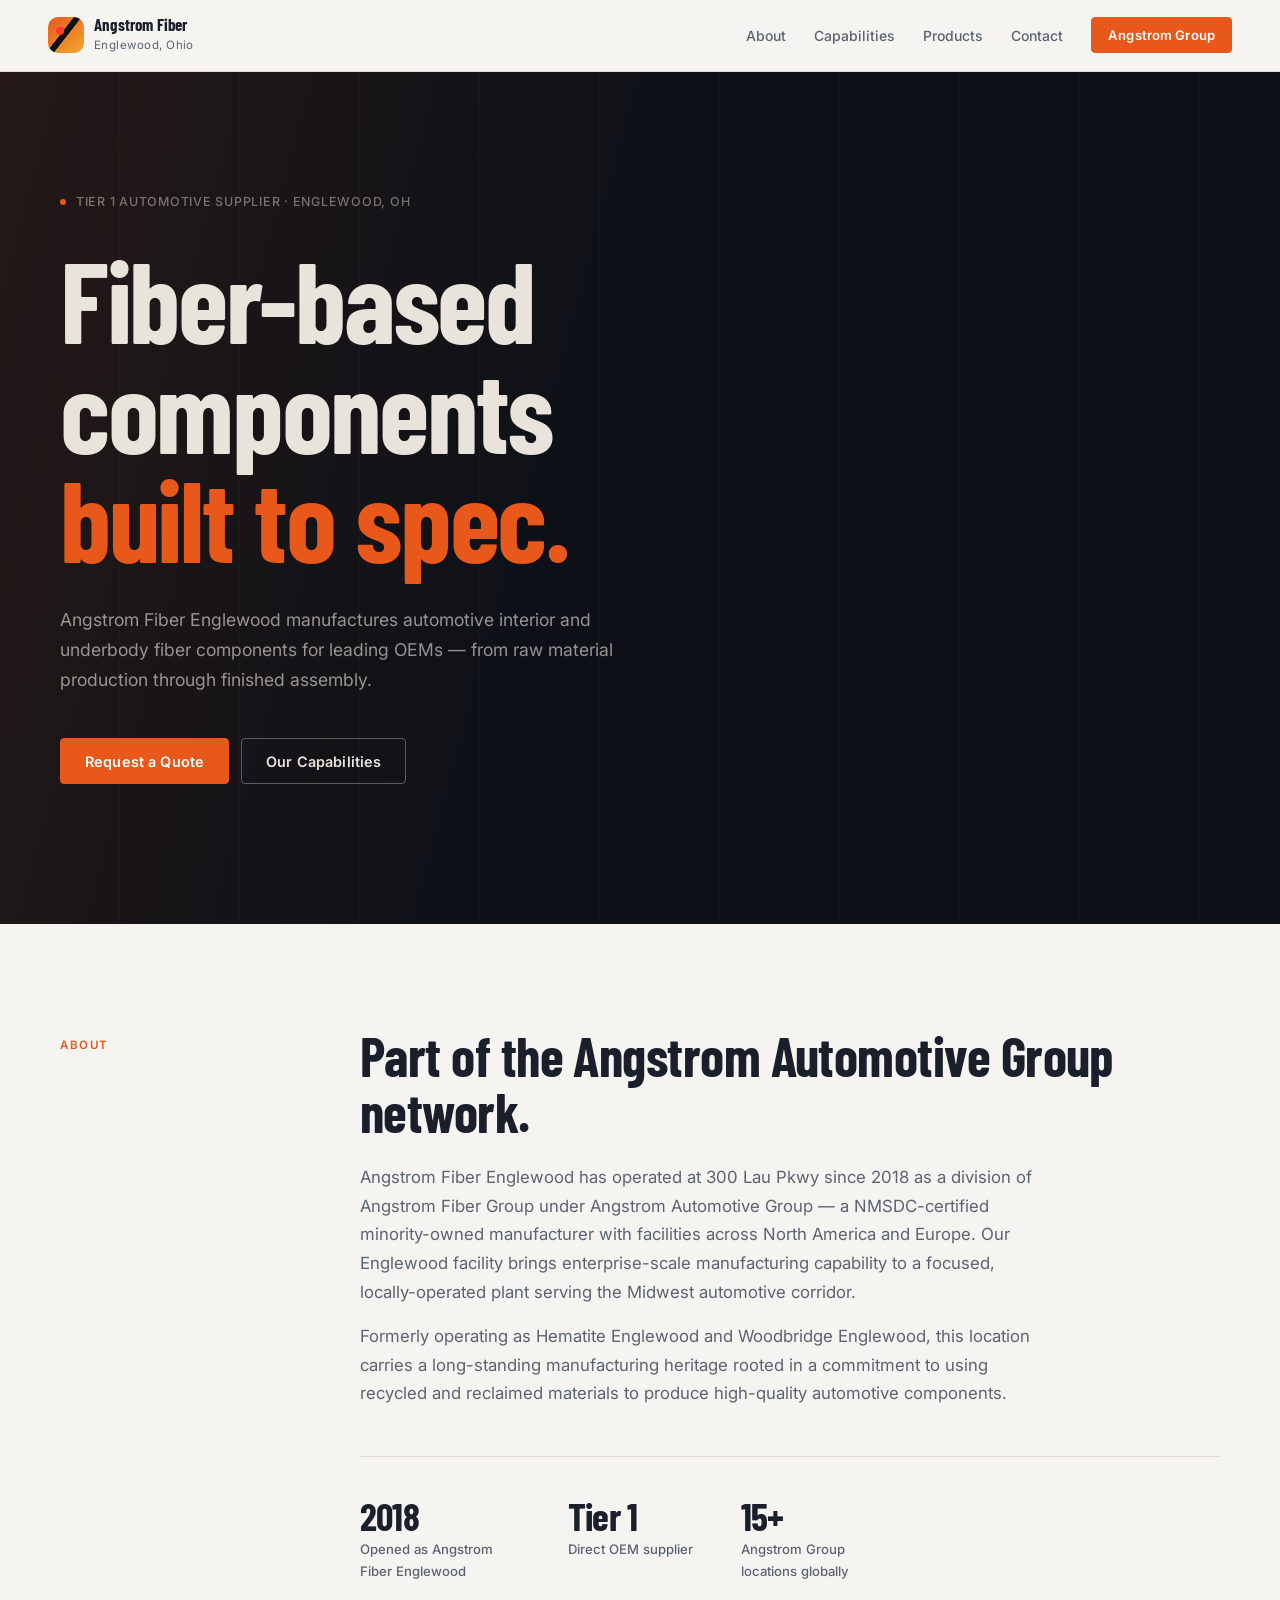
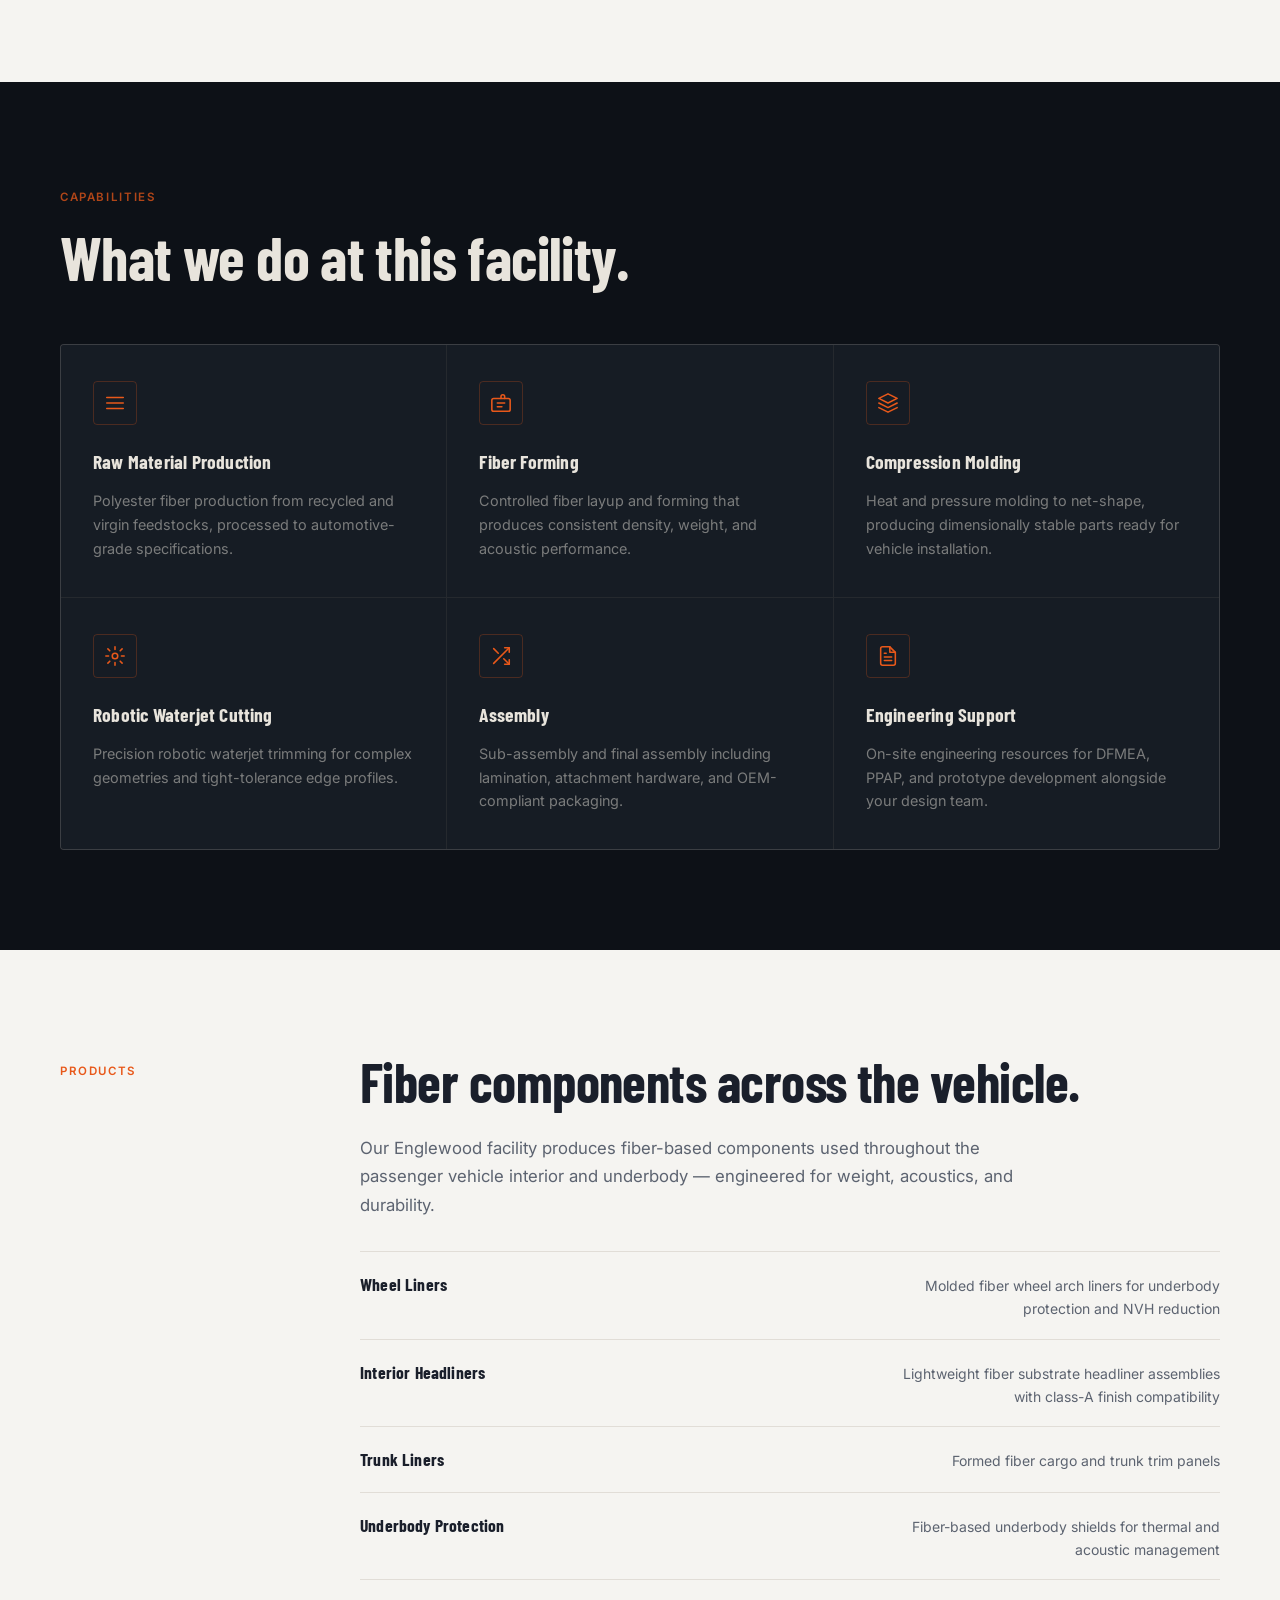
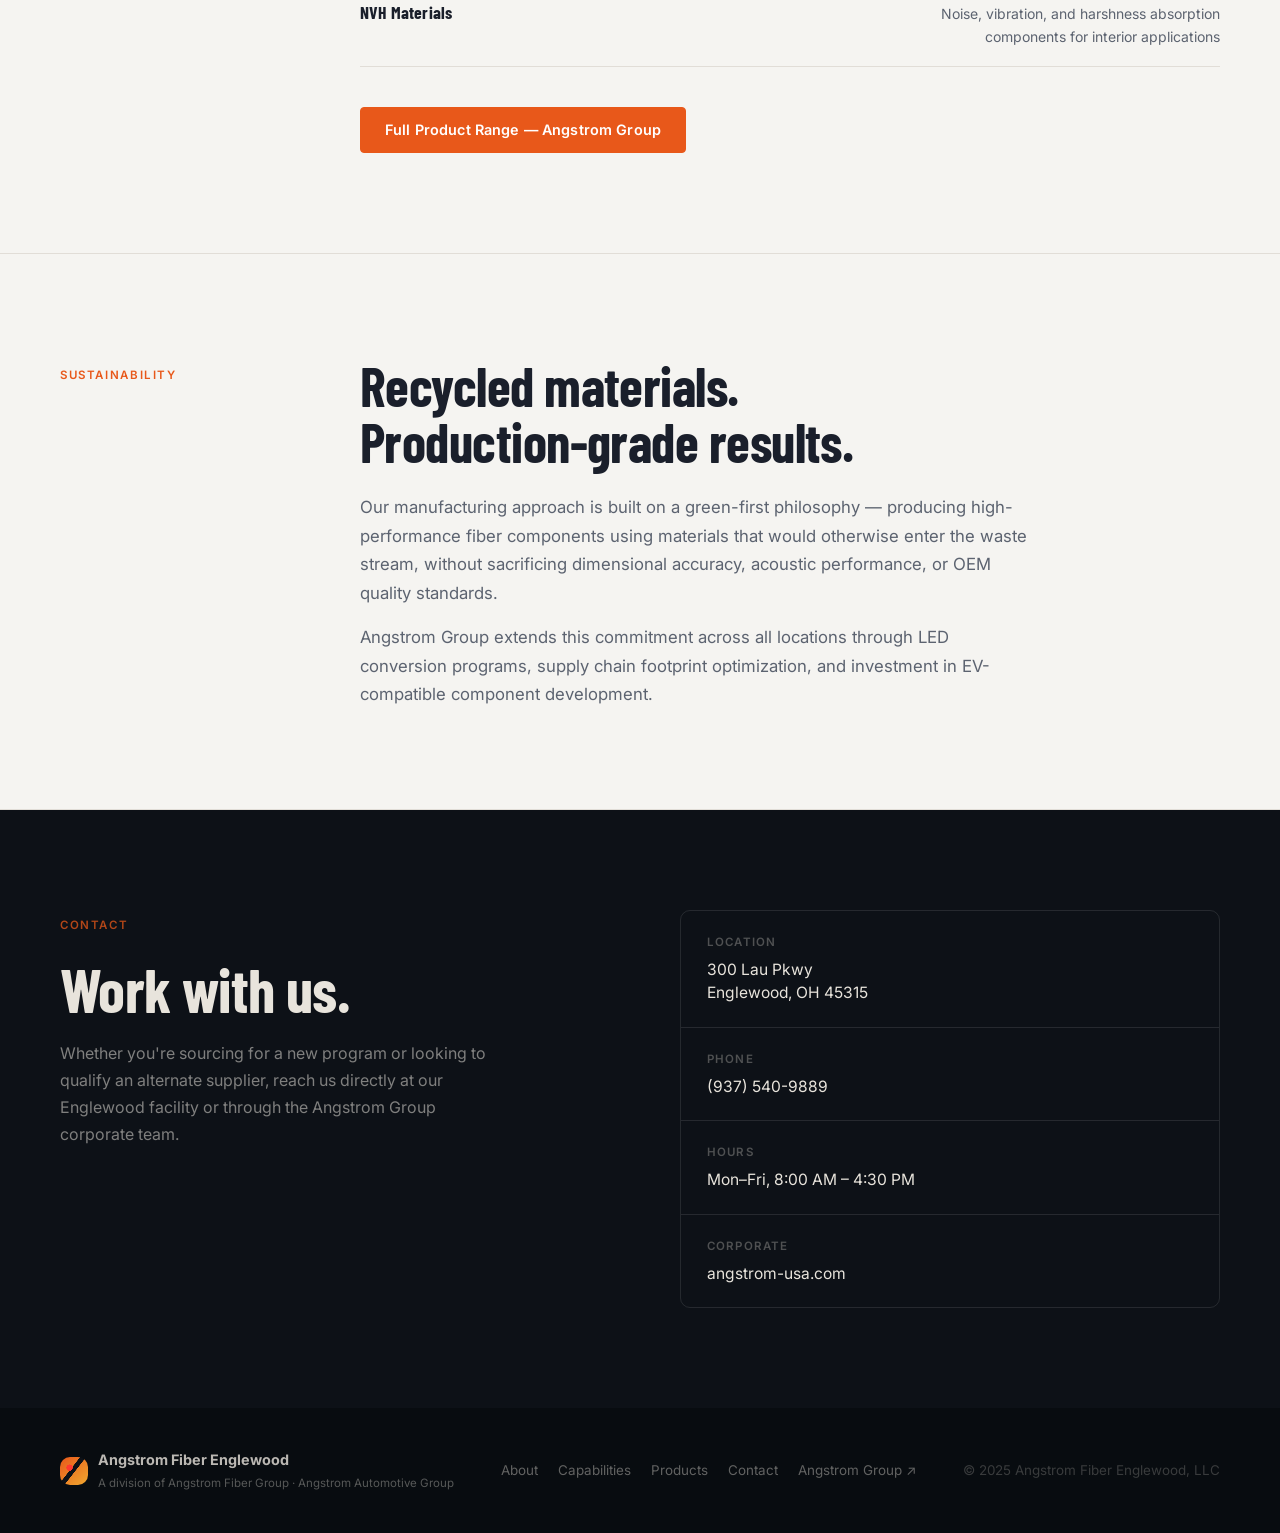
==== index.html @ e408c15c "Init" ====
<!doctype html>
<html lang="en">
<head>
  <meta charset="utf-8">
  <meta name="viewport" content="width=device-width, initial-scale=1">
  <title>Angstrom Fiber Englewood — Tier 1 Automotive Supplier</title>
  <meta name="description" content="Angstrom Fiber Englewood manufactures fiber-based automotive components — wheel liners, headliners, underbody protection, and NVH materials — from our facility in Englewood, Ohio.">
  <link rel="preconnect" href="https://fonts.googleapis.com">
  <link rel="preconnect" href="https://fonts.gstatic.com" crossorigin>
  <link href="https://fonts.googleapis.com/css2?family=Barlow+Condensed:wght@500;700&family=Inter:wght@400;500;600&display=swap" rel="stylesheet">
  <link rel="stylesheet" href="assets/css/styles.css">
  <script defer src="assets/js/main.js"></script>
</head>
<body data-page="home">

  <header class="site-header">
    <a class="brand" href="/" aria-label="Angstrom Fiber Englewood home">
      <span class="brand-mark" aria-hidden="true"></span>
      <span>
        <strong>Angstrom Fiber</strong>
        <small>Englewood, Ohio</small>
      </span>
    </a>
    <button class="nav-toggle" type="button" data-nav-toggle aria-label="Open navigation" aria-expanded="false">
      <span></span><span></span><span></span>
    </button>
    <nav class="site-nav" data-nav>
      <a href="#about">About</a>
      <a href="#capabilities">Capabilities</a>
      <a href="#products">Products</a>
      <a href="#contact">Contact</a>
      <a class="button button-small" href="https://angstrom-usa.com" target="_blank" rel="noopener noreferrer">Angstrom Group</a>
    </nav>
  </header>

  <main>

    <!-- HERO -->
    <section class="hero">
      <div class="container hero-inner">
        <div class="hero-label">
          <span class="rule-dot"></span>
          <span>Tier 1 Automotive Supplier · Englewood, OH</span>
        </div>
        <h1>Fiber-based<br>components<br><em>built to spec.</em></h1>
        <p class="hero-sub">Angstrom Fiber Englewood manufactures automotive interior and underbody fiber components for leading OEMs — from raw material production through finished assembly.</p>
        <div class="hero-actions">
          <a class="button" href="#contact">Request a Quote</a>
          <a class="button button-outline" href="#capabilities">Our Capabilities</a>
        </div>
      </div>
      <div class="hero-stripe" aria-hidden="true"></div>
    </section>

    <!-- ABOUT -->
    <section id="about" class="section">
      <div class="container split">
        <div class="split-label">
          <span class="eyebrow">About</span>
        </div>
        <div class="split-body">
          <h2>Part of the Angstrom Automotive Group network.</h2>
          <p>Angstrom Fiber Englewood has operated at 300 Lau Pkwy since 2018 as a division of Angstrom Fiber Group under Angstrom Automotive Group — a NMSDC-certified minority-owned manufacturer with facilities across North America and Europe. Our Englewood facility brings enterprise-scale manufacturing capability to a focused, locally-operated plant serving the Midwest automotive corridor.</p>
          <p>Formerly operating as Hematite Englewood and Woodbridge Englewood, this location carries a long-standing manufacturing heritage rooted in a commitment to using recycled and reclaimed materials to produce high-quality automotive components.</p>
          <div class="stat-row">
            <div class="stat">
              <strong>2018</strong>
              <span>Opened as Angstrom Fiber Englewood</span>
            </div>
            <div class="stat">
              <strong>Tier 1</strong>
              <span>Direct OEM supplier</span>
            </div>
            <div class="stat">
              <strong>15+</strong>
              <span>Angstrom Group locations globally</span>
            </div>
          </div>
        </div>
      </div>
    </section>

    <!-- CAPABILITIES -->
    <section id="capabilities" class="section section-dark">
      <div class="container">
        <div class="section-head">
          <span class="eyebrow eyebrow-light">Capabilities</span>
          <h2>What we do at this facility.</h2>
        </div>
        <div class="cap-grid">
          <article class="cap-card">
            <div class="cap-icon" aria-hidden="true">
              <svg width="22" height="22" viewBox="0 0 24 24" fill="none" stroke="currentColor" stroke-width="1.7" stroke-linecap="round" stroke-linejoin="round"><path d="M3 6h18M3 12h18M3 18h18"/></svg>
            </div>
            <h3>Raw Material Production</h3>
            <p>Polyester fiber production from recycled and virgin feedstocks, processed to automotive-grade specifications.</p>
          </article>
          <article class="cap-card">
            <div class="cap-icon" aria-hidden="true">
              <svg width="22" height="22" viewBox="0 0 24 24" fill="none" stroke="currentColor" stroke-width="1.7" stroke-linecap="round" stroke-linejoin="round"><rect x="2" y="7" width="20" height="14" rx="2"/><path d="M16 7V5a2 2 0 0 0-4 0v2M8 12h8M8 16h5"/></svg>
            </div>
            <h3>Fiber Forming</h3>
            <p>Controlled fiber layup and forming that produces consistent density, weight, and acoustic performance.</p>
          </article>
          <article class="cap-card">
            <div class="cap-icon" aria-hidden="true">
              <svg width="22" height="22" viewBox="0 0 24 24" fill="none" stroke="currentColor" stroke-width="1.7" stroke-linecap="round" stroke-linejoin="round"><path d="M12 2L2 7l10 5 10-5-10-5zM2 17l10 5 10-5M2 12l10 5 10-5"/></svg>
            </div>
            <h3>Compression Molding</h3>
            <p>Heat and pressure molding to net-shape, producing dimensionally stable parts ready for vehicle installation.</p>
          </article>
          <article class="cap-card">
            <div class="cap-icon" aria-hidden="true">
              <svg width="22" height="22" viewBox="0 0 24 24" fill="none" stroke="currentColor" stroke-width="1.7" stroke-linecap="round" stroke-linejoin="round"><circle cx="12" cy="12" r="3"/><path d="M12 2v3M12 19v3M4.22 4.22l2.12 2.12M17.66 17.66l2.12 2.12M2 12h3M19 12h3M4.22 19.78l2.12-2.12M17.66 6.34l2.12-2.12"/></svg>
            </div>
            <h3>Robotic Waterjet Cutting</h3>
            <p>Precision robotic waterjet trimming for complex geometries and tight-tolerance edge profiles.</p>
          </article>
          <article class="cap-card">
            <div class="cap-icon" aria-hidden="true">
              <svg width="22" height="22" viewBox="0 0 24 24" fill="none" stroke="currentColor" stroke-width="1.7" stroke-linecap="round" stroke-linejoin="round"><polyline points="16 3 21 3 21 8"/><line x1="4" y1="20" x2="21" y2="3"/><polyline points="21 16 21 21 16 21"/><line x1="15" y1="15" x2="21" y2="21"/><line x1="4" y1="4" x2="9" y2="9"/></svg>
            </div>
            <h3>Assembly</h3>
            <p>Sub-assembly and final assembly including lamination, attachment hardware, and OEM-compliant packaging.</p>
          </article>
          <article class="cap-card">
            <div class="cap-icon" aria-hidden="true">
              <svg width="22" height="22" viewBox="0 0 24 24" fill="none" stroke="currentColor" stroke-width="1.7" stroke-linecap="round" stroke-linejoin="round"><path d="M14 2H6a2 2 0 0 0-2 2v16a2 2 0 0 0 2 2h12a2 2 0 0 0 2-2V8z"/><polyline points="14 2 14 8 20 8"/><line x1="16" y1="13" x2="8" y2="13"/><line x1="16" y1="17" x2="8" y2="17"/><polyline points="10 9 9 9 8 9"/></svg>
            </div>
            <h3>Engineering Support</h3>
            <p>On-site engineering resources for DFMEA, PPAP, and prototype development alongside your design team.</p>
          </article>
        </div>
      </div>
    </section>

    <!-- PRODUCTS -->
    <section id="products" class="section">
      <div class="container split">
        <div class="split-label">
          <span class="eyebrow">Products</span>
        </div>
        <div class="split-body">
          <h2>Fiber components across the vehicle.</h2>
          <p>Our Englewood facility produces fiber-based components used throughout the passenger vehicle interior and underbody — engineered for weight, acoustics, and durability.</p>
          <ul class="product-list">
            <li>
              <span class="product-name">Wheel Liners</span>
              <span class="product-desc">Molded fiber wheel arch liners for underbody protection and NVH reduction</span>
            </li>
            <li>
              <span class="product-name">Interior Headliners</span>
              <span class="product-desc">Lightweight fiber substrate headliner assemblies with class-A finish compatibility</span>
            </li>
            <li>
              <span class="product-name">Trunk Liners</span>
              <span class="product-desc">Formed fiber cargo and trunk trim panels</span>
            </li>
            <li>
              <span class="product-name">Underbody Protection</span>
              <span class="product-desc">Fiber-based underbody shields for thermal and acoustic management</span>
            </li>
            <li>
              <span class="product-name">NVH Materials</span>
              <span class="product-desc">Noise, vibration, and harshness absorption components for interior applications</span>
            </li>
          </ul>
          <a class="button" href="https://angstrom-usa.com/products/" target="_blank" rel="noopener noreferrer">Full Product Range — Angstrom Group</a>
        </div>
      </div>
    </section>

    <!-- SUSTAINABILITY -->
    <section class="section section-ruled">
      <div class="container split">
        <div class="split-label">
          <span class="eyebrow">Sustainability</span>
        </div>
        <div class="split-body">
          <h2>Recycled materials.<br>Production-grade results.</h2>
          <p>Our manufacturing approach is built on a green-first philosophy — producing high-performance fiber components using materials that would otherwise enter the waste stream, without sacrificing dimensional accuracy, acoustic performance, or OEM quality standards.</p>
          <p>Angstrom Group extends this commitment across all locations through LED conversion programs, supply chain footprint optimization, and investment in EV-compatible component development.</p>
        </div>
      </div>
    </section>

    <!-- CONTACT -->
    <section id="contact" class="section section-dark">
      <div class="container contact-block">
        <div class="contact-copy">
          <span class="eyebrow eyebrow-light">Contact</span>
          <h2>Work with us.</h2>
          <p>Whether you're sourcing for a new program or looking to qualify an alternate supplier, reach us directly at our Englewood facility or through the Angstrom Group corporate team.</p>
        </div>
        <div class="contact-details">
          <div class="contact-item">
            <span class="contact-label">Location</span>
            <a href="https://maps.google.com/?q=300+Lau+Pkwy+Englewood+OH+45315" target="_blank" rel="noopener noreferrer">
              300 Lau Pkwy<br>Englewood, OH 45315
            </a>
          </div>
          <div class="contact-item">
            <span class="contact-label">Phone</span>
            <a href="tel:+19375409889">(937) 540-9889</a>
          </div>
          <div class="contact-item">
            <span class="contact-label">Hours</span>
            <span>Mon–Fri, 8:00 AM – 4:30 PM</span>
          </div>
          <div class="contact-item">
            <span class="contact-label">Corporate</span>
            <a href="https://angstrom-usa.com" target="_blank" rel="noopener noreferrer">angstrom-usa.com</a>
          </div>
        </div>
      </div>
    </section>

  </main>

  <footer class="site-footer">
    <div class="container footer-inner">
      <div class="footer-brand">
        <span class="brand-mark brand-mark-sm" aria-hidden="true"></span>
        <div>
          <strong>Angstrom Fiber Englewood</strong>
          <span>A division of Angstrom Fiber Group · Angstrom Automotive Group</span>
        </div>
      </div>
      <div class="footer-links">
        <a href="#about">About</a>
        <a href="#capabilities">Capabilities</a>
        <a href="#products">Products</a>
        <a href="#contact">Contact</a>
        <a href="https://angstrom-usa.com" target="_blank" rel="noopener noreferrer">Angstrom Group ↗</a>
      </div>
      <p class="footer-copy">&copy; 2025 Angstrom Fiber Englewood, LLC</p>
    </div>
  </footer>

</body>
</html>
---- assets/css/styles.css ----
/* ─── Tokens ─────────────────────────────────────────── */
:root {
  --bg:          #f5f4f1;
  --surface:     #ffffff;
  --surface-soft:#f0eeea;
  --dark:        #0d1117;
  --dark-2:      #161c24;
  --text:        #1a1f2b;
  --muted:       #5c6370;
  --line:        #e1ddd7;
  --line-dark:   rgba(255,255,255,.1);
  --accent:      #e8581a;
  --accent-dim:  rgba(232,88,26,.15);
  --success:     #18a058;
  --radius:      4px;
  --radius-md:   10px;
  --radius-lg:   18px;
  --container:   1160px;
  --shadow:      0 20px 60px rgba(0,0,0,.1);
  --shadow-soft: 0 8px 30px rgba(0,0,0,.07);
  --font-display:'Barlow Condensed', ui-sans-serif, sans-serif;
  --font-body:   'Inter', ui-sans-serif, system-ui, sans-serif;
}

/* ─── Reset ──────────────────────────────────────────── */
*, *::before, *::after { box-sizing: border-box; }
html { scroll-behavior: smooth; }
body {
  margin: 0;
  background: var(--bg);
  color: var(--text);
  font-family: var(--font-body);
  font-size: 1rem;
  line-height: 1.65;
  -webkit-font-smoothing: antialiased;
}
a { color: inherit; text-decoration: none; }
p { margin: 0; }
h1, h2, h3, h4 { margin: 0; }
ul { margin: 0; padding: 0; list-style: none; }
img { display: block; max-width: 100%; }
button, input { font: inherit; }

/* ─── Container ──────────────────────────────────────── */
.container {
  width: min(var(--container), calc(100% - 48px));
  margin: 0 auto;
}

/* ─── Brand mark ─────────────────────────────────────── */
.brand-mark {
  flex-shrink: 0;
  width: 36px;
  height: 36px;
  border-radius: var(--radius-md);
  background:
    radial-gradient(circle at 34% 38%, #ff3a2e 0 12%, transparent 13%),
    linear-gradient(128deg, transparent 0 40%, #0d1117 41% 52%, transparent 53%),
    linear-gradient(140deg, #e8581a, #f0a830);
}
.brand-mark-sm {
  width: 28px;
  height: 28px;
}

/* ─── Header ─────────────────────────────────────────── */
.site-header {
  position: sticky;
  top: 0;
  z-index: 100;
  display: flex;
  align-items: center;
  justify-content: space-between;
  gap: 24px;
  padding: 16px clamp(20px, 4vw, 48px);
  background: rgba(245, 244, 241, .93);
  border-bottom: 1px solid var(--line);
  backdrop-filter: blur(16px);
}

.brand {
  display: inline-flex;
  align-items: center;
  gap: 10px;
}
.brand strong {
  display: block;
  font-family: var(--font-display);
  font-size: 1.05rem;
  font-weight: 700;
  letter-spacing: .01em;
  line-height: 1;
}
.brand small {
  display: block;
  color: var(--muted);
  font-size: .72rem;
  letter-spacing: .04em;
  margin-top: 3px;
}

.site-nav {
  display: flex;
  align-items: center;
  gap: 28px;
  font-size: .875rem;
  font-weight: 500;
  color: var(--muted);
}
.site-nav a:not(.button):hover { color: var(--text); }

.nav-toggle {
  display: none;
  width: 40px;
  height: 40px;
  padding: 0;
  border: 1px solid var(--line);
  border-radius: var(--radius-md);
  background: transparent;
  cursor: pointer;
}
.nav-toggle span {
  display: block;
  width: 16px;
  height: 1.5px;
  margin: 3.5px auto;
  background: var(--text);
  border-radius: 2px;
}

/* ─── Buttons ────────────────────────────────────────── */
.button {
  display: inline-flex;
  align-items: center;
  justify-content: center;
  height: 46px;
  padding: 0 24px;
  border: 1.5px solid var(--accent);
  border-radius: var(--radius);
  background: var(--accent);
  color: #fff;
  font-family: var(--font-body);
  font-size: .9rem;
  font-weight: 600;
  letter-spacing: .01em;
  cursor: pointer;
  transition: background .15s, border-color .15s, transform .12s;
  white-space: nowrap;
}
.button:hover {
  background: #c94910;
  border-color: #c94910;
  transform: translateY(-1px);
}

/* Outline variant — for use on DARK backgrounds */
.button-outline {
  background: transparent;
  color: #e8e4dc;
  border-color: rgba(232,228,220,.35);
}
.button-outline:hover {
  background: rgba(255,255,255,.08);
  border-color: rgba(232,228,220,.6);
  transform: translateY(-1px);
}

/* Secondary — for use on LIGHT backgrounds */
.button-secondary {
  background: var(--surface);
  color: var(--text);
  border-color: var(--line);
}
.button-secondary:hover {
  background: var(--surface-soft);
  border-color: #ccc;
  transform: translateY(-1px);
}

.button-small {
  height: 36px;
  padding: 0 16px;
  font-size: .82rem;
}

/* ─── Eyebrow ────────────────────────────────────────── */
.eyebrow {
  display: inline-block;
  margin-bottom: 16px;
  color: var(--accent);
  font-size: .72rem;
  font-weight: 600;
  letter-spacing: .14em;
  text-transform: uppercase;
}
.eyebrow-light { color: rgba(232,88,26,.75); }

/* ─── Section baseline ───────────────────────────────── */
.section {
  padding: 100px 0;
}
.section-dark {
  background: var(--dark);
  color: #e8e4dc;
}
.section-soft {
  background: var(--surface);
}
.section-ruled {
  border-top: 1px solid var(--line);
  border-bottom: 1px solid var(--line);
}

/* ─── Section headings ───────────────────────────────── */
.section-head {
  max-width: 680px;
  margin-bottom: 56px;
}
.section-head h2 {
  font-family: var(--font-display);
  font-size: clamp(2.4rem, 5vw, 3.8rem);
  font-weight: 700;
  line-height: 1.0;
  letter-spacing: -.01em;
  color: #e8e4dc;
  margin-top: 4px;
}

/* ─── Split layout ───────────────────────────────────── */
.split {
  display: grid;
  grid-template-columns: 220px 1fr;
  gap: 0 80px;
  align-items: start;
}
.split-label { padding-top: 6px; }
.split-body h2 {
  font-family: var(--font-display);
  font-size: clamp(2.2rem, 4.5vw, 3.4rem);
  font-weight: 700;
  line-height: 1.02;
  letter-spacing: -.01em;
  margin-bottom: 24px;
  margin-top: 4px;
}
.split-body p {
  color: var(--muted);
  font-size: 1.05rem;
  line-height: 1.7;
  max-width: 680px;
}
.split-body p + p { margin-top: 16px; }

/* ─── Hero ───────────────────────────────────────────── */
.hero {
  position: relative;
  background: var(--dark);
  color: #e8e4dc;
  overflow: hidden;
  padding: 120px 0 140px;
}
.hero-stripe {
  position: absolute;
  inset: 0;
  background:
    linear-gradient(105deg, rgba(232,88,26,.11) 0%, transparent 45%),
    repeating-linear-gradient(
      90deg,
      transparent 0,
      transparent 119px,
      rgba(255,255,255,.022) 119px,
      rgba(255,255,255,.022) 120px
    );
  pointer-events: none;
}
.hero-inner {
  position: relative;
  z-index: 1;
}
.hero-label {
  display: flex;
  align-items: center;
  gap: 10px;
  color: rgba(232,228,220,.45);
  font-size: .78rem;
  font-weight: 500;
  letter-spacing: .06em;
  text-transform: uppercase;
  margin-bottom: 32px;
}
.rule-dot {
  width: 6px;
  height: 6px;
  border-radius: 50%;
  background: var(--accent);
  flex-shrink: 0;
}
.hero h1 {
  font-family: var(--font-display);
  font-size: clamp(3.8rem, 9vw, 8rem);
  font-weight: 700;
  line-height: .95;
  letter-spacing: -.02em;
  max-width: 820px;
}
.hero h1 em {
  font-style: normal;
  color: var(--accent);
}
.hero-sub {
  margin-top: 32px;
  max-width: 560px;
  color: rgba(232,228,220,.62);
  font-size: 1.1rem;
  line-height: 1.7;
}
.hero-actions {
  display: flex;
  flex-wrap: wrap;
  gap: 12px;
  margin-top: 44px;
}

/* ─── VPN page hero variant ──────────────────────────── */
.vpn-hero {
  background: var(--dark) !important;
}
/* Legacy hero-grid for vpn page */
.hero-grid {
  display: grid;
  grid-template-columns: minmax(0, 1.1fr) minmax(280px, .65fr);
  gap: 44px;
  align-items: center;
}
.hero-copy { max-width: 680px; }
.hero-text {
  max-width: 560px;
  margin-top: 20px;
  color: rgba(232,228,220,.6);
  font-size: 1.05rem;
  line-height: 1.7;
}
.hero-copy h1 {
  font-family: var(--font-display);
  font-size: clamp(2.4rem, 5vw, 4rem);
  font-weight: 700;
  line-height: 1.0;
  letter-spacing: -.02em;
}
.glass-card, .hero-card {
  padding: 30px;
  border: 1px solid rgba(255,255,255,.12);
  border-radius: var(--radius-lg);
  background: rgba(22,28,36,.85);
  box-shadow: var(--shadow);
  backdrop-filter: blur(20px);
}
.hero-card h2 {
  font-family: var(--font-display);
  font-size: 2rem;
  font-weight: 700;
  margin-top: 18px;
}
.hero-card p {
  margin-top: 12px;
  color: rgba(232,228,220,.55);
}
.status-row {
  display: flex;
  align-items: center;
  gap: 10px;
  color: rgba(232,228,220,.6);
  font-size: .85rem;
  font-weight: 500;
}
.status-dot {
  width: 8px; height: 8px;
  border-radius: 50%;
  background: var(--success);
  box-shadow: 0 0 0 5px rgba(24,160,88,.18);
}

/* ─── Stats ──────────────────────────────────────────── */
.stat-row {
  display: flex;
  gap: 48px;
  margin-top: 48px;
  padding-top: 40px;
  border-top: 1px solid var(--line);
  flex-wrap: wrap;
}
.stat strong {
  display: block;
  font-family: var(--font-display);
  font-size: 2.4rem;
  font-weight: 700;
  letter-spacing: -.02em;
  line-height: 1;
  color: var(--text);
}
.stat span {
  display: block;
  margin-top: 4px;
  color: var(--muted);
  font-size: .82rem;
  font-weight: 500;
  max-width: 160px;
}

/* ─── Capabilities grid ──────────────────────────────── */
.cap-grid {
  display: grid;
  grid-template-columns: repeat(3, 1fr);
  gap: 1px;
  background: var(--line-dark);
  border: 1px solid var(--line-dark);
  border-radius: var(--radius);
  overflow: hidden;
}
.cap-card {
  padding: 36px 32px;
  background: var(--dark-2);
  transition: background .15s;
}
.cap-card:hover { background: #1d2530; }
.cap-icon {
  width: 44px; height: 44px;
  display: flex;
  align-items: center;
  justify-content: center;
  color: var(--accent);
  margin-bottom: 20px;
  border: 1px solid rgba(232,88,26,.25);
  border-radius: var(--radius);
}
.cap-card h3 {
  font-family: var(--font-display);
  font-size: 1.22rem;
  font-weight: 700;
  letter-spacing: .01em;
  color: #e8e4dc;
  margin-bottom: 12px;
}
.cap-card p {
  color: rgba(232,228,220,.48);
  font-size: .9rem;
  line-height: 1.65;
}

/* ─── Product list ───────────────────────────────────── */
.product-list {
  margin: 32px 0 40px;
  border-top: 1px solid var(--line);
}
.product-list li {
  display: flex;
  align-items: baseline;
  justify-content: space-between;
  gap: 24px;
  padding: 18px 0;
  border-bottom: 1px solid var(--line);
}
.product-name {
  font-family: var(--font-display);
  font-size: 1.1rem;
  font-weight: 700;
  letter-spacing: .01em;
  flex-shrink: 0;
}
.product-desc {
  color: var(--muted);
  font-size: .875rem;
  text-align: right;
  max-width: 340px;
}

/* ─── Contact block ──────────────────────────────────── */
.contact-block {
  display: grid;
  grid-template-columns: 1fr 1fr;
  gap: 80px;
  align-items: start;
}
.contact-copy h2 {
  font-family: var(--font-display);
  font-size: clamp(2.4rem, 5vw, 3.8rem);
  font-weight: 700;
  line-height: 1.0;
  letter-spacing: -.01em;
  color: #e8e4dc;
  margin: 8px 0 20px;
}
.contact-copy p {
  color: rgba(232,228,220,.52);
  font-size: 1rem;
  line-height: 1.7;
  max-width: 440px;
}
.contact-details {
  border: 1px solid var(--line-dark);
  border-radius: var(--radius-md);
  overflow: hidden;
  align-self: center;
}
.contact-item {
  padding: 22px 26px;
  border-bottom: 1px solid var(--line-dark);
  display: flex;
  flex-direction: column;
  gap: 6px;
}
.contact-item:last-child { border-bottom: 0; }
.contact-label {
  font-size: .72rem;
  font-weight: 600;
  letter-spacing: .1em;
  text-transform: uppercase;
  color: rgba(232,228,220,.3);
}
.contact-item a,
.contact-item span:not(.contact-label) {
  color: #e8e4dc;
  font-size: .975rem;
  line-height: 1.5;
}
.contact-item a:hover { color: var(--accent); }

/* ─── VPN / Guide styles ─────────────────────────────── */
.section-heading {
  max-width: 680px;
  margin-bottom: 44px;
}
.section-heading h2 {
  font-family: var(--font-display);
  font-size: clamp(2rem, 4vw, 3rem);
  font-weight: 700;
  letter-spacing: -.01em;
  margin-top: 4px;
}
.section-heading p:last-child {
  margin-top: 12px;
  color: var(--muted);
  font-size: 1rem;
}

.copy-box {
  display: flex;
  align-items: center;
  justify-content: space-between;
  gap: 12px;
  padding: 12px 16px;
  border: 1px solid var(--line);
  border-radius: var(--radius-md);
  background: var(--surface-soft);
}
.copy-box code {
  color: var(--text);
  font-size: 1.1rem;
  font-weight: 700;
  font-family: monospace;
}
.copy-box button {
  min-width: 68px;
  height: 34px;
  padding: 0 12px;
  border: 0;
  border-radius: var(--radius);
  background: var(--dark);
  color: #fff;
  font-weight: 600;
  font-size: .82rem;
  cursor: pointer;
}
.inline-copy { max-width: 340px; margin: 14px 0; }

.check-list { display: grid; gap: 10px; margin-top: 20px; }
.check-list span {
  position: relative;
  padding-left: 22px;
  color: rgba(232,228,220,.6);
  font-size: .9rem;
}
.check-list span::before {
  content: "";
  position: absolute;
  left: 0; top: .42em;
  width: 10px; height: 10px;
  border-radius: 50%;
  background: var(--success);
}

.steps-grid { display: grid; gap: 16px; }
.steps-grid.compact { grid-template-columns: repeat(4, 1fr); }
.step-card {
  padding: 24px;
  border: 1px solid var(--line);
  border-radius: var(--radius-md);
  background: var(--surface);
  box-shadow: var(--shadow-soft);
}
.step-card span {
  display: inline-flex;
  align-items: center;
  justify-content: center;
  width: 32px; height: 32px;
  margin-bottom: 14px;
  border-radius: var(--radius);
  background: var(--accent);
  color: #fff;
  font-weight: 700;
  font-size: .9rem;
}
.step-card p { color: var(--muted); font-size: .9rem; margin-top: 0; }
.step-card p strong { color: var(--text); }

.guide-layout, .faq-layout {
  display: grid;
  grid-template-columns: 300px minmax(0, 1fr);
  gap: 56px;
  align-items: start;
}
.guide-sidebar {
  position: sticky;
  top: 110px;
}
.guide-sidebar h2 {
  font-family: var(--font-display);
  font-size: 2rem;
  font-weight: 700;
  letter-spacing: -.01em;
  margin: 4px 0 12px;
}
.guide-sidebar p { color: var(--muted); font-size: .95rem; }
.guide-steps { display: grid; gap: 16px; }

.instruction {
  display: grid;
  grid-template-columns: 56px 1fr;
  gap: 20px;
  padding: 26px;
  border: 1px solid var(--line);
  border-radius: var(--radius-md);
  background: var(--surface);
  box-shadow: var(--shadow-soft);
}
.instruction > span {
  display: inline-flex;
  align-items: center;
  justify-content: center;
  width: 48px; height: 48px;
  border-radius: var(--radius-md);
  background: var(--surface-soft);
  color: var(--accent);
  font-weight: 700;
  font-size: .95rem;
  flex-shrink: 0;
}
.instruction h3 {
  font-size: 1rem;
  font-weight: 600;
  margin-bottom: 8px;
}
.instruction p { color: var(--muted); font-size: .9rem; margin-top: 8px; }
.text-link { color: var(--accent); font-weight: 600; }
.text-link:hover { text-decoration: underline; }

.notice-grid {
  display: grid;
  grid-template-columns: repeat(3, 1fr);
  gap: 20px;
}
.notice-card {
  padding: 26px;
  border: 1px solid var(--line);
  border-radius: var(--radius-md);
  background: var(--surface);
  box-shadow: var(--shadow-soft);
}
.notice-card h3 { font-size: 1rem; font-weight: 600; margin-bottom: 10px; }
.notice-card p { color: var(--muted); font-size: .9rem; }

.faq-layout > div:first-child h2 {
  font-family: var(--font-display);
  font-size: 2rem;
  font-weight: 700;
  letter-spacing: -.01em;
  margin: 4px 0 0;
}
.faq-list { display: grid; gap: 10px; }
details {
  border: 1px solid var(--line);
  border-radius: var(--radius-md);
  background: var(--surface);
  box-shadow: var(--shadow-soft);
}
summary {
  padding: 18px 22px;
  cursor: pointer;
  font-weight: 600;
  font-size: .95rem;
  list-style: none;
}
summary::-webkit-details-marker { display: none; }
details p { padding: 0 22px 20px; color: var(--muted); font-size: .9rem; }

.cta-section { padding-top: 0; }
.cta-card {
  display: flex;
  align-items: center;
  justify-content: space-between;
  gap: 28px;
  padding: 44px;
  border-radius: var(--radius-md);
  background: linear-gradient(135deg, var(--dark-2), #1a2535);
  border: 1px solid var(--line-dark);
  color: #e8e4dc;
}
.cta-card h2 {
  font-family: var(--font-display);
  font-size: 2rem;
  font-weight: 700;
  letter-spacing: -.01em;
  margin: 6px 0 10px;
}
.cta-card p:not(.eyebrow) {
  color: rgba(232,228,220,.55);
  font-size: .95rem;
  max-width: 540px;
}

/* ─── 404 page ───────────────────────────────────────── */
.not-found {
  min-height: 70vh;
  display: grid;
  place-items: center;
  text-align: center;
  padding: 60px 0;
}
.not-found-card {
  max-width: 560px;
  padding: 48px;
  border: 1px solid var(--line);
  border-radius: var(--radius-md);
  background: var(--surface);
  box-shadow: var(--shadow);
}
.not-found-card h1 {
  font-family: var(--font-display);
  font-size: 3rem;
  font-weight: 700;
  letter-spacing: -.01em;
  margin: 8px 0 16px;
}
.not-found-card p {
  color: var(--muted);
  margin-bottom: 28px;
}

/* ─── Footer ─────────────────────────────────────────── */
.site-footer {
  padding: 40px 0;
  background: #080c10;
  color: rgba(232,228,220,.4);
  font-size: .84rem;
}
/* Legacy footer-grid for vpn page compat */
.footer-grid {
  display: flex;
  align-items: center;
  justify-content: space-between;
  gap: 24px;
  flex-wrap: wrap;
}
.footer-grid > div:last-child {
  display: flex;
  flex-wrap: wrap;
  gap: 18px;
}
.footer-grid strong { color: rgba(232,228,220,.75); font-size: .9rem; }
.footer-grid p, .footer-grid a { color: rgba(232,228,220,.4); font-size: .84rem; }
.footer-grid a:hover { color: rgba(232,228,220,.8); }

.footer-inner {
  display: flex;
  align-items: center;
  justify-content: space-between;
  gap: 24px;
  flex-wrap: wrap;
}
.footer-brand {
  display: flex;
  align-items: center;
  gap: 10px;
}
.footer-brand strong {
  display: block;
  color: rgba(232,228,220,.8);
  font-size: .9rem;
}
.footer-brand span {
  display: block;
  color: rgba(232,228,220,.35);
  font-size: .72rem;
  margin-top: 2px;
}
.footer-links {
  display: flex;
  flex-wrap: wrap;
  gap: 20px;
}
.footer-links a:hover { color: rgba(232,228,220,.8); }
.footer-copy { color: rgba(232,228,220,.22); }

/* ─── Responsive ─────────────────────────────────────── */
@media (max-width: 960px) {
  .site-header { align-items: flex-start; }
  .nav-toggle { display: block; }
  .site-nav {
    position: absolute;
    left: 20px; right: 20px; top: 72px;
    display: none;
    flex-direction: column;
    align-items: stretch;
    gap: 0;
    padding: 12px;
    border: 1px solid var(--line);
    border-radius: var(--radius-md);
    background: var(--surface);
    box-shadow: var(--shadow);
  }
  .site-nav.is-open { display: flex; }
  .site-nav a { padding: 11px 12px; color: var(--text); }
  .split { grid-template-columns: 1fr; gap: 0; }
  .split-label { margin-bottom: 8px; }
  .contact-block { grid-template-columns: 1fr; gap: 48px; }
  .cap-grid { grid-template-columns: 1fr 1fr; }
  .stat-row { gap: 32px; }
  .hero-grid { grid-template-columns: 1fr; }
  .guide-layout, .faq-layout { grid-template-columns: 1fr; gap: 32px; }
  .guide-sidebar { position: static; }
  .steps-grid.compact { grid-template-columns: repeat(2, 1fr); }
  .notice-grid { grid-template-columns: 1fr 1fr; }
  .cta-card { flex-direction: column; align-items: flex-start; }
  .footer-grid { flex-direction: column; align-items: flex-start; }
}

@media (max-width: 640px) {
  .container { width: min(100% - 32px, var(--container)); }
  .section { padding: 72px 0; }
  .hero { padding: 88px 0 100px; }
  .cap-grid { grid-template-columns: 1fr; }
  .notice-grid { grid-template-columns: 1fr; }
  .steps-grid.compact { grid-template-columns: 1fr; }
  .product-list li { flex-direction: column; gap: 4px; }
  .product-desc { text-align: left; }
  .hero-actions { flex-direction: column; }
  .hero-actions .button { width: 100%; text-align: center; }
  .footer-inner { flex-direction: column; align-items: flex-start; gap: 28px; }
  .stat-row { flex-direction: column; gap: 24px; }
  .instruction { grid-template-columns: 1fr; }
  .cta-card { padding: 28px; }
  .not-found-card { padding: 28px; }
}

@media (prefers-reduced-motion: reduce) {
  html { scroll-behavior: auto; }
  .button { transition: none; }
}
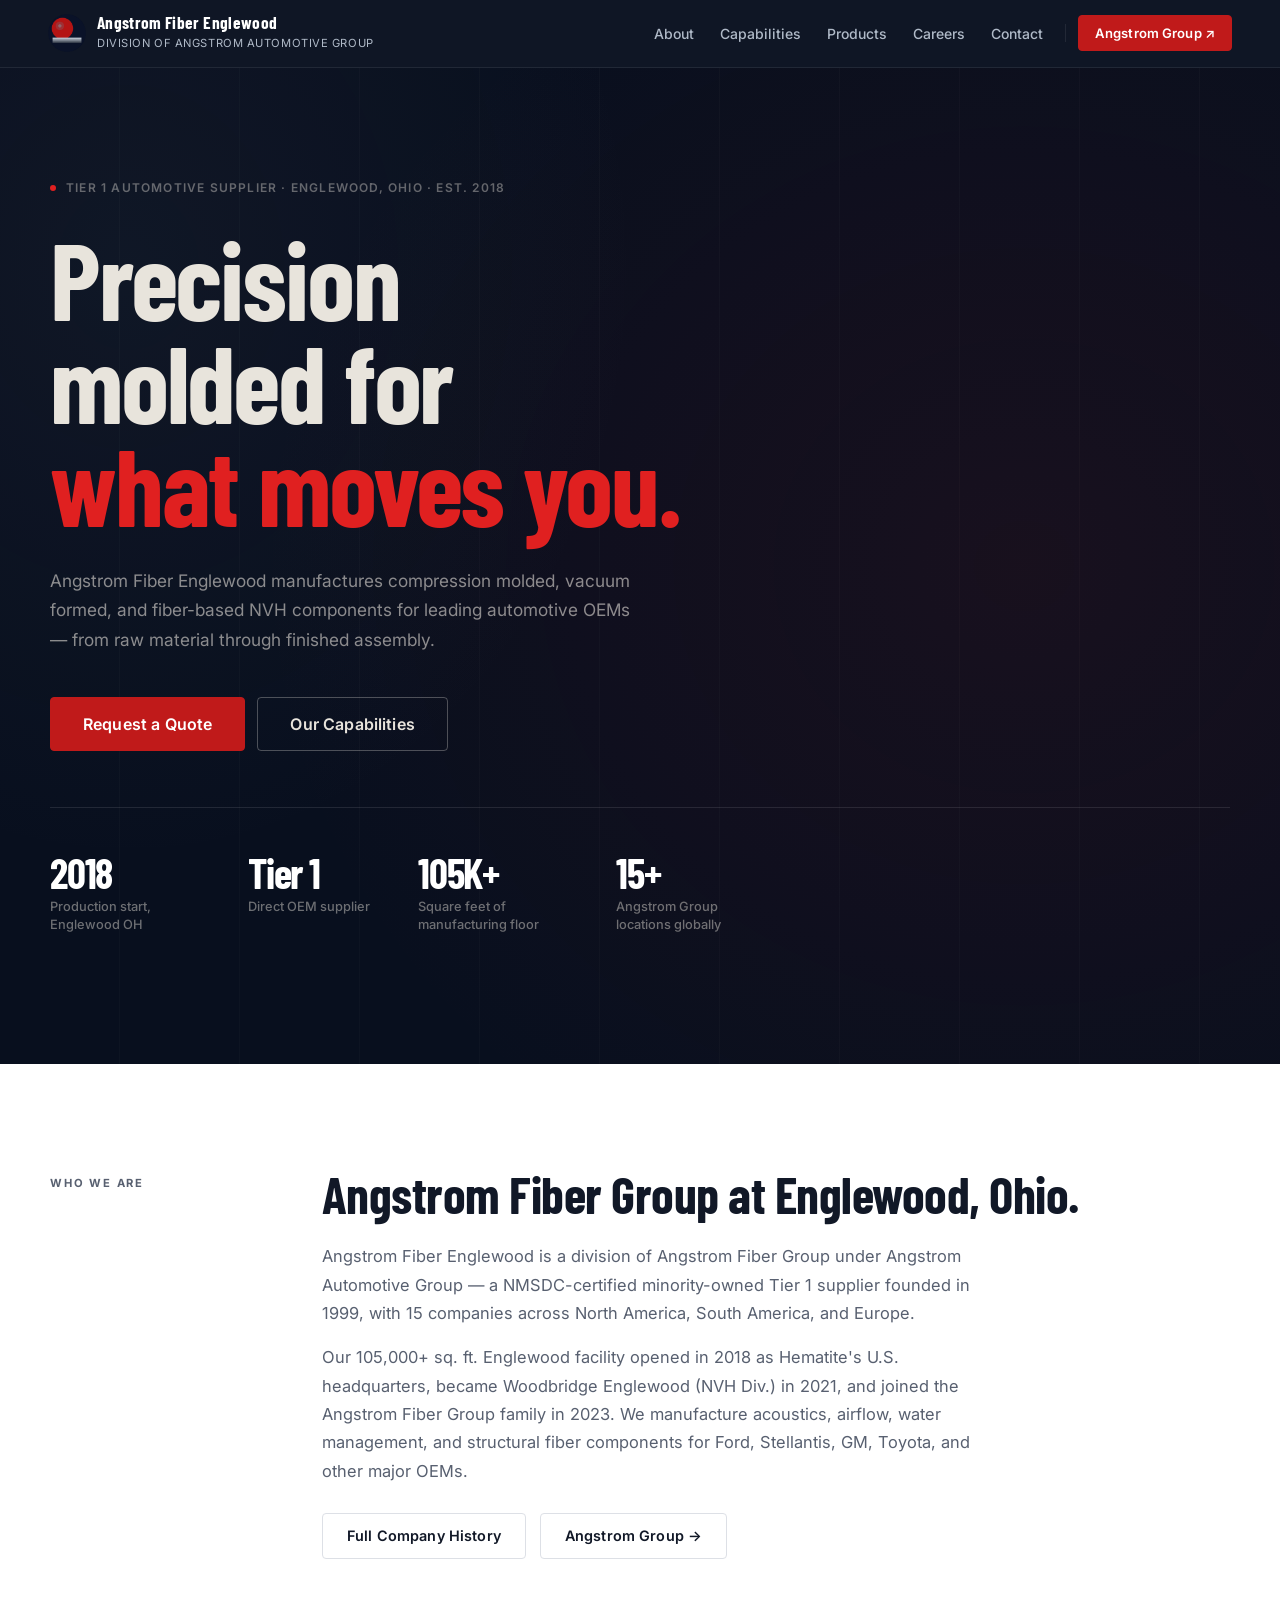
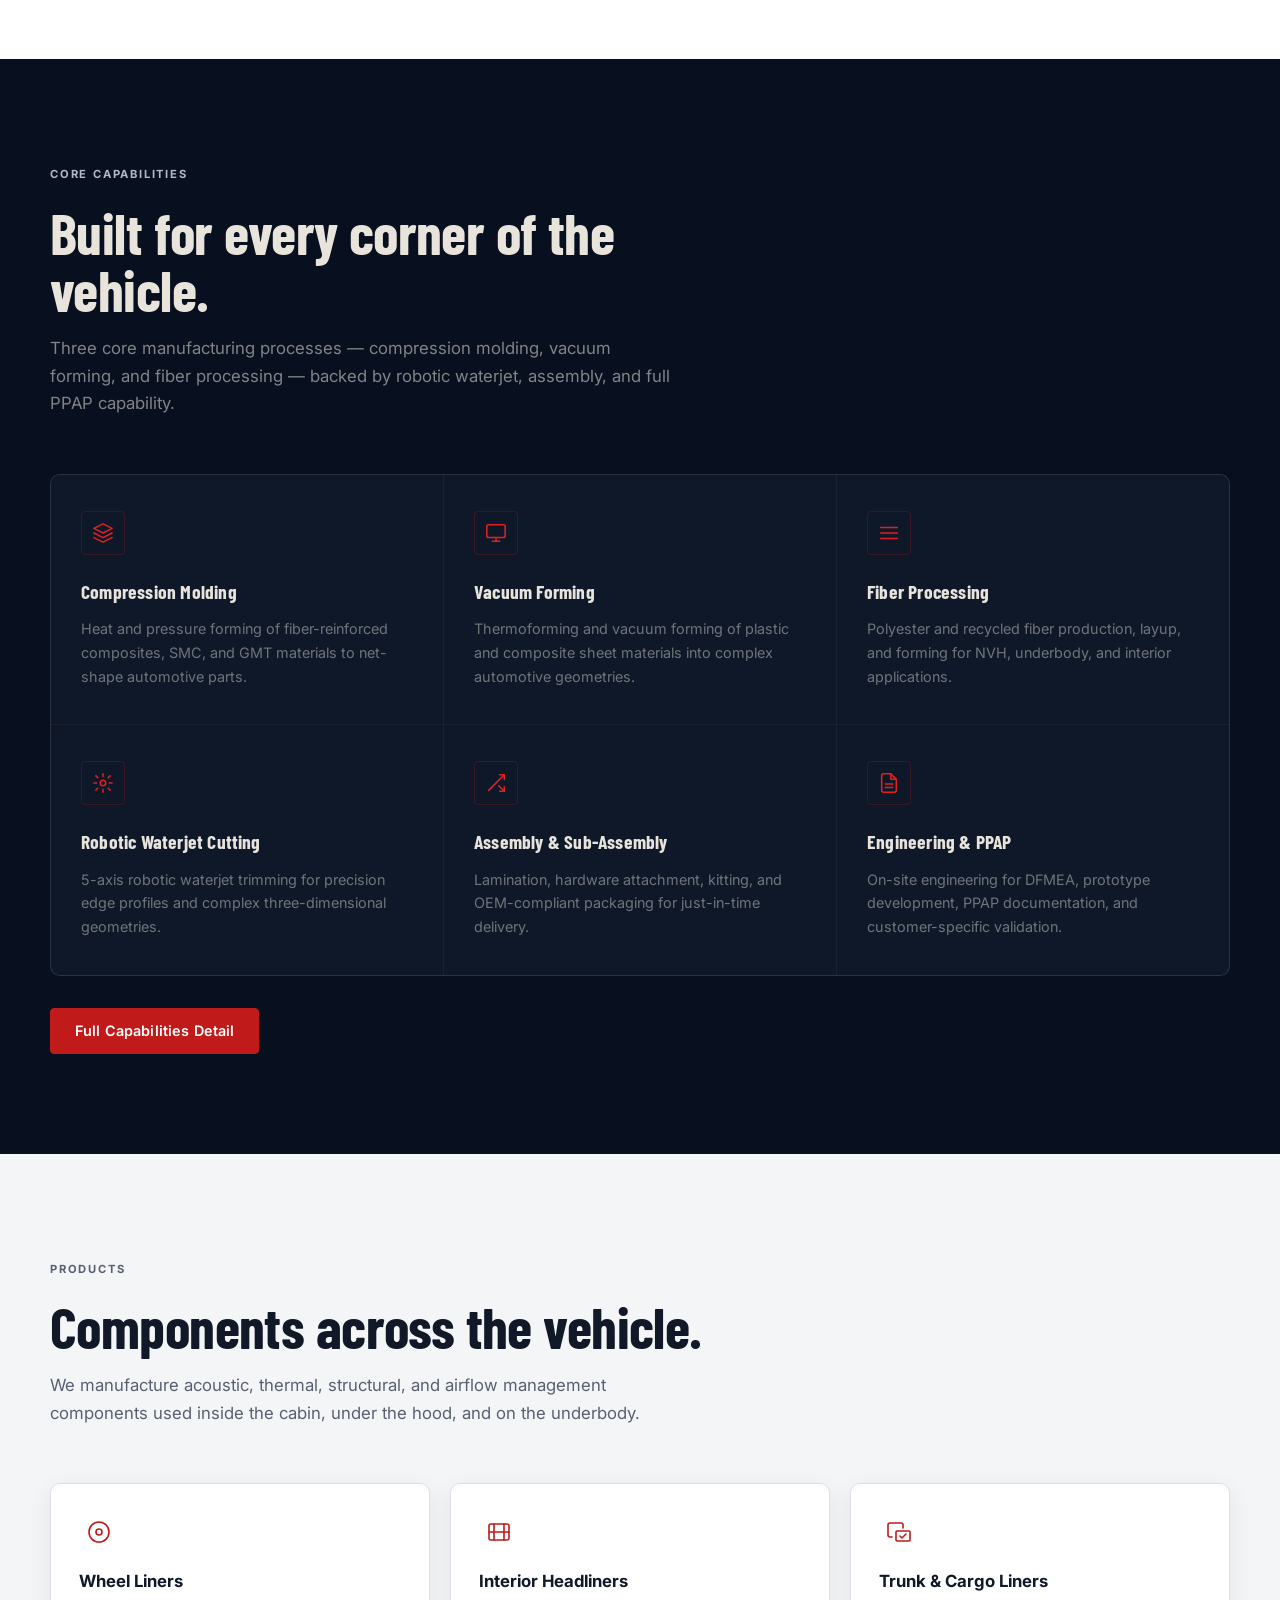
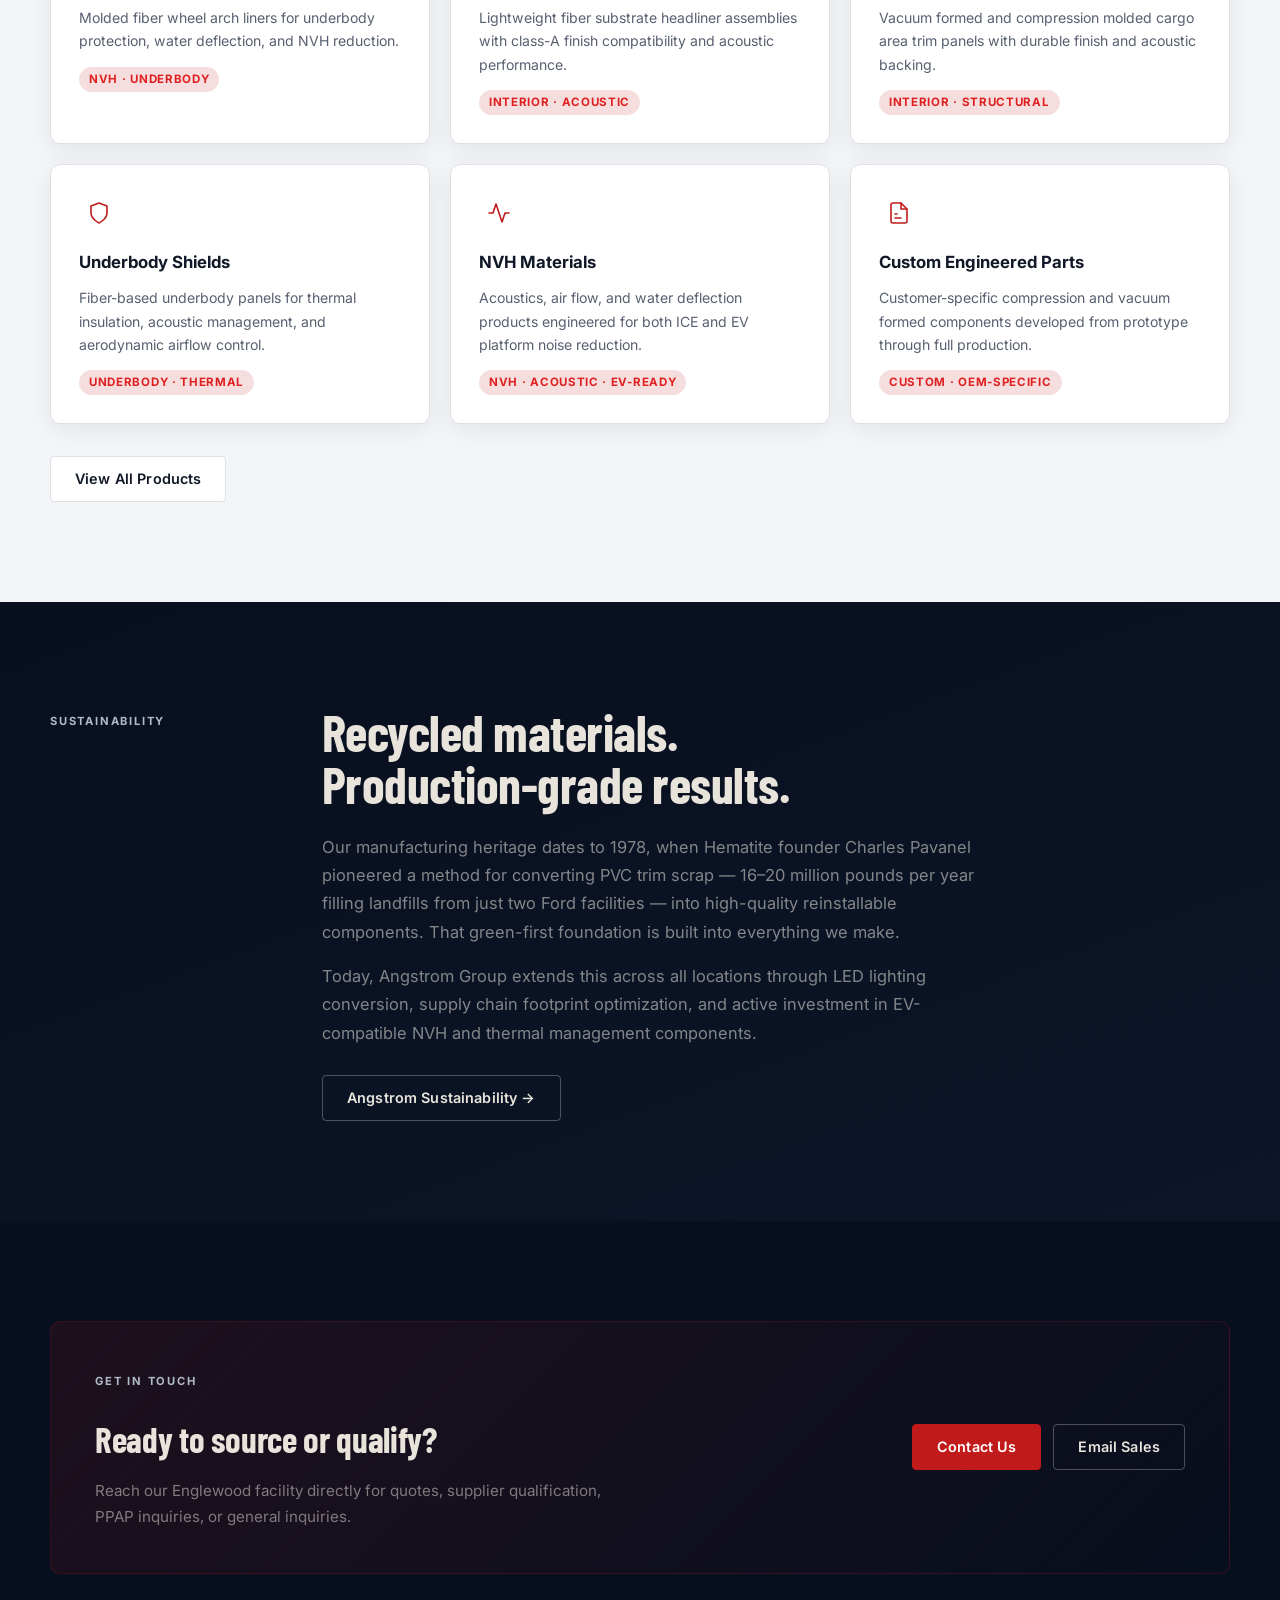
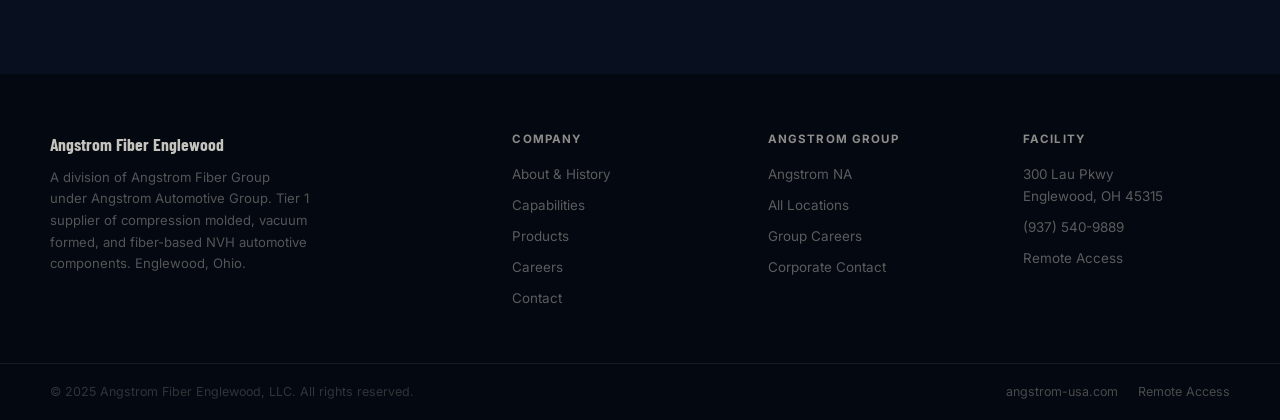
==== commit 3ee08762: "Init" ====
--- a/index.html
+++ b/index.html
@@ -3,237 +3,256 @@
 <head>
   <meta charset="utf-8">
   <meta name="viewport" content="width=device-width, initial-scale=1">
-  <title>Angstrom Fiber Englewood — Tier 1 Automotive Supplier</title>
-  <meta name="description" content="Angstrom Fiber Englewood manufactures fiber-based automotive components — wheel liners, headliners, underbody protection, and NVH materials — from our facility in Englewood, Ohio.">
+  <title>Angstrom Fiber Englewood — Tier 1 Automotive Supplier | Englewood, Ohio</title>
+  <meta name="description" content="Angstrom Fiber Englewood is a Tier 1 automotive supplier specializing in compression molding, vacuum forming, and NVH fiber components. Located in Englewood, Ohio. Division of Angstrom Automotive Group.">
+  <link rel="icon" href="/favicon.ico" sizes="any">
+  <link rel="icon" href="/assets/icons/favicon-32.png" type="image/png">
+  <link rel="apple-touch-icon" href="/assets/icons/favicon-180.png">
   <link rel="preconnect" href="https://fonts.googleapis.com">
   <link rel="preconnect" href="https://fonts.gstatic.com" crossorigin>
   <link href="https://fonts.googleapis.com/css2?family=Barlow+Condensed:wght@500;700&family=Inter:wght@400;500;600&display=swap" rel="stylesheet">
-  <link rel="stylesheet" href="assets/css/styles.css">
-  <script defer src="assets/js/main.js"></script>
+  <link rel="stylesheet" href="/assets/css/styles.css">
+  <script defer src="/assets/js/main.js"></script>
 </head>
 <body data-page="home">
 
   <header class="site-header">
     <a class="brand" href="/" aria-label="Angstrom Fiber Englewood home">
-      <span class="brand-mark" aria-hidden="true"></span>
-      <span>
-        <strong>Angstrom Fiber</strong>
-        <small>Englewood, Ohio</small>
+      <img class="logo-img" src="/assets/img/angstrom-logo.png" alt="Angstrom logo">
+      <span class="brand-text">
+        <strong>Angstrom Fiber Englewood</strong>
+        <small>Division of Angstrom Automotive Group</small>
       </span>
     </a>
     <button class="nav-toggle" type="button" data-nav-toggle aria-label="Open navigation" aria-expanded="false">
       <span></span><span></span><span></span>
     </button>
     <nav class="site-nav" data-nav>
-      <a href="#about">About</a>
-      <a href="#capabilities">Capabilities</a>
-      <a href="#products">Products</a>
-      <a href="#contact">Contact</a>
-      <a class="button button-small" href="https://angstrom-usa.com" target="_blank" rel="noopener noreferrer">Angstrom Group</a>
+      <a href="/about/">About</a>
+      <a href="/capabilities/">Capabilities</a>
+      <a href="/products/">Products</a>
+      <a href="/careers/">Careers</a>
+      <a href="/contact/">Contact</a>
+      <span class="nav-divider"></span>
+      <a class="button button-small" href="https://angstrom-usa.com" target="_blank" rel="noopener noreferrer">Angstrom Group ↗</a>
     </nav>
   </header>
 
   <main>
-
     <!-- HERO -->
     <section class="hero">
+      <div class="hero-bg" aria-hidden="true"></div>
       <div class="container hero-inner">
-        <div class="hero-label">
-          <span class="rule-dot"></span>
-          <span>Tier 1 Automotive Supplier · Englewood, OH</span>
-        </div>
-        <h1>Fiber-based<br>components<br><em>built to spec.</em></h1>
-        <p class="hero-sub">Angstrom Fiber Englewood manufactures automotive interior and underbody fiber components for leading OEMs — from raw material production through finished assembly.</p>
-        <div class="hero-actions">
-          <a class="button" href="#contact">Request a Quote</a>
-          <a class="button button-outline" href="#capabilities">Our Capabilities</a>
-        </div>
-      </div>
-      <div class="hero-stripe" aria-hidden="true"></div>
-    </section>
-
-    <!-- ABOUT -->
-    <section id="about" class="section">
+        <div class="hero-kicker">
+          <span class="kicker-dot"></span>
+          <span>Tier 1 Automotive Supplier · Englewood, Ohio · Est. 2018</span>
+        </div>
+        <h1>Precision<br>molded for<br><em>what moves you.</em></h1>
+        <p class="hero-sub">Angstrom Fiber Englewood manufactures compression molded, vacuum formed, and fiber-based NVH components for leading automotive OEMs — from raw material through finished assembly.</p>
+        <div class="hero-ctas">
+          <a class="button button-lg" href="/contact/">Request a Quote</a>
+          <a class="button button-outline button-lg" href="/capabilities/">Our Capabilities</a>
+        </div>
+        <div class="stat-row">
+          <div class="stat"><strong>2018</strong><span>Production start, Englewood OH</span></div>
+          <div class="stat"><strong>Tier 1</strong><span>Direct OEM supplier</span></div>
+          <div class="stat"><strong>105K+</strong><span>Square feet of manufacturing floor</span></div>
+          <div class="stat"><strong>15+</strong><span>Angstrom Group locations globally</span></div>
+        </div>
+      </div>
+    </section>
+
+    <!-- ABOUT STRIP -->
+    <section class="section section-soft">
       <div class="container split">
-        <div class="split-label">
-          <span class="eyebrow">About</span>
-        </div>
+        <div class="split-label"><span class="eyebrow eyebrow-muted">Who We Are</span></div>
         <div class="split-body">
-          <h2>Part of the Angstrom Automotive Group network.</h2>
-          <p>Angstrom Fiber Englewood has operated at 300 Lau Pkwy since 2018 as a division of Angstrom Fiber Group under Angstrom Automotive Group — a NMSDC-certified minority-owned manufacturer with facilities across North America and Europe. Our Englewood facility brings enterprise-scale manufacturing capability to a focused, locally-operated plant serving the Midwest automotive corridor.</p>
-          <p>Formerly operating as Hematite Englewood and Woodbridge Englewood, this location carries a long-standing manufacturing heritage rooted in a commitment to using recycled and reclaimed materials to produce high-quality automotive components.</p>
-          <div class="stat-row">
-            <div class="stat">
-              <strong>2018</strong>
-              <span>Opened as Angstrom Fiber Englewood</span>
-            </div>
-            <div class="stat">
-              <strong>Tier 1</strong>
-              <span>Direct OEM supplier</span>
-            </div>
-            <div class="stat">
-              <strong>15+</strong>
-              <span>Angstrom Group locations globally</span>
-            </div>
-          </div>
-        </div>
-      </div>
-    </section>
-
-    <!-- CAPABILITIES -->
-    <section id="capabilities" class="section section-dark">
+          <h2>Angstrom Fiber Group at Englewood, Ohio.</h2>
+          <p>Angstrom Fiber Englewood is a division of Angstrom Fiber Group under Angstrom Automotive Group — a NMSDC-certified minority-owned Tier 1 supplier founded in 1999, with 15 companies across North America, South America, and Europe.</p>
+          <p>Our 105,000+ sq. ft. Englewood facility opened in 2018 as Hematite's U.S. headquarters, became Woodbridge Englewood (NVH Div.) in 2021, and joined the Angstrom Fiber Group family in 2023. We manufacture acoustics, airflow, water management, and structural fiber components for Ford, Stellantis, GM, Toyota, and other major OEMs.</p>
+          <div style="margin-top:28px; display:flex; gap:14px; flex-wrap:wrap;">
+            <a class="button button-light" href="/about/">Full Company History</a>
+            <a class="button button-light" href="https://angstrom-usa.com" target="_blank" rel="noopener noreferrer">Angstrom Group →</a>
+          </div>
+        </div>
+      </div>
+    </section>
+
+    <!-- CAPABILITIES PREVIEW -->
+    <section class="section section-dark">
+      <div class="container">
+        <div class="section-head light">
+          <span class="eyebrow eyebrow-steel">Core Capabilities</span>
+          <h2>Built for every corner of the vehicle.</h2>
+          <p>Three core manufacturing processes — compression molding, vacuum forming, and fiber processing — backed by robotic waterjet, assembly, and full PPAP capability.</p>
+        </div>
+        <div class="cap-grid">
+          <article class="cap-card">
+            <div class="cap-icon" aria-hidden="true">
+              <svg width="22" height="22" viewBox="0 0 24 24" fill="none" stroke="currentColor" stroke-width="1.7" stroke-linecap="round" stroke-linejoin="round"><path d="M12 2L2 7l10 5 10-5-10-5z"/><path d="M2 17l10 5 10-5"/><path d="M2 12l10 5 10-5"/></svg>
+            </div>
+            <h3>Compression Molding</h3>
+            <p>Heat and pressure forming of fiber-reinforced composites, SMC, and GMT materials to net-shape automotive parts.</p>
+          </article>
+          <article class="cap-card">
+            <div class="cap-icon" aria-hidden="true">
+              <svg width="22" height="22" viewBox="0 0 24 24" fill="none" stroke="currentColor" stroke-width="1.7" stroke-linecap="round" stroke-linejoin="round"><rect x="2" y="3" width="20" height="14" rx="2"/><path d="M8 21h8M12 17v4"/></svg>
+            </div>
+            <h3>Vacuum Forming</h3>
+            <p>Thermoforming and vacuum forming of plastic and composite sheet materials into complex automotive geometries.</p>
+          </article>
+          <article class="cap-card">
+            <div class="cap-icon" aria-hidden="true">
+              <svg width="22" height="22" viewBox="0 0 24 24" fill="none" stroke="currentColor" stroke-width="1.7" stroke-linecap="round" stroke-linejoin="round"><path d="M3 6h18M3 12h18M3 18h18"/></svg>
+            </div>
+            <h3>Fiber Processing</h3>
+            <p>Polyester and recycled fiber production, layup, and forming for NVH, underbody, and interior applications.</p>
+          </article>
+          <article class="cap-card">
+            <div class="cap-icon" aria-hidden="true">
+              <svg width="22" height="22" viewBox="0 0 24 24" fill="none" stroke="currentColor" stroke-width="1.7" stroke-linecap="round" stroke-linejoin="round"><circle cx="12" cy="12" r="3"/><path d="M12 2v3M12 19v3M4.22 4.22l2.12 2.12M17.66 17.66l2.12 2.12M2 12h3M19 12h3M4.22 19.78l2.12-2.12M17.66 6.34l2.12-2.12"/></svg>
+            </div>
+            <h3>Robotic Waterjet Cutting</h3>
+            <p>5-axis robotic waterjet trimming for precision edge profiles and complex three-dimensional geometries.</p>
+          </article>
+          <article class="cap-card">
+            <div class="cap-icon" aria-hidden="true">
+              <svg width="22" height="22" viewBox="0 0 24 24" fill="none" stroke="currentColor" stroke-width="1.7" stroke-linecap="round" stroke-linejoin="round"><polyline points="16 3 21 3 21 8"/><line x1="4" y1="20" x2="21" y2="3"/><polyline points="21 16 21 21 16 21"/><line x1="15" y1="15" x2="21" y2="21"/></svg>
+            </div>
+            <h3>Assembly & Sub-Assembly</h3>
+            <p>Lamination, hardware attachment, kitting, and OEM-compliant packaging for just-in-time delivery.</p>
+          </article>
+          <article class="cap-card">
+            <div class="cap-icon" aria-hidden="true">
+              <svg width="22" height="22" viewBox="0 0 24 24" fill="none" stroke="currentColor" stroke-width="1.7" stroke-linecap="round" stroke-linejoin="round"><path d="M14 2H6a2 2 0 0 0-2 2v16a2 2 0 0 0 2 2h12a2 2 0 0 0 2-2V8z"/><polyline points="14 2 14 8 20 8"/><line x1="16" y1="13" x2="8" y2="13"/><line x1="16" y1="17" x2="8" y2="17"/></svg>
+            </div>
+            <h3>Engineering & PPAP</h3>
+            <p>On-site engineering for DFMEA, prototype development, PPAP documentation, and customer-specific validation.</p>
+          </article>
+        </div>
+        <div style="margin-top:32px;">
+          <a class="button" href="/capabilities/">Full Capabilities Detail</a>
+        </div>
+      </div>
+    </section>
+
+    <!-- PRODUCTS PREVIEW -->
+    <section class="section">
       <div class="container">
         <div class="section-head">
-          <span class="eyebrow eyebrow-light">Capabilities</span>
-          <h2>What we do at this facility.</h2>
-        </div>
-        <div class="cap-grid">
-          <article class="cap-card">
-            <div class="cap-icon" aria-hidden="true">
-              <svg width="22" height="22" viewBox="0 0 24 24" fill="none" stroke="currentColor" stroke-width="1.7" stroke-linecap="round" stroke-linejoin="round"><path d="M3 6h18M3 12h18M3 18h18"/></svg>
-            </div>
-            <h3>Raw Material Production</h3>
-            <p>Polyester fiber production from recycled and virgin feedstocks, processed to automotive-grade specifications.</p>
-          </article>
-          <article class="cap-card">
-            <div class="cap-icon" aria-hidden="true">
-              <svg width="22" height="22" viewBox="0 0 24 24" fill="none" stroke="currentColor" stroke-width="1.7" stroke-linecap="round" stroke-linejoin="round"><rect x="2" y="7" width="20" height="14" rx="2"/><path d="M16 7V5a2 2 0 0 0-4 0v2M8 12h8M8 16h5"/></svg>
-            </div>
-            <h3>Fiber Forming</h3>
-            <p>Controlled fiber layup and forming that produces consistent density, weight, and acoustic performance.</p>
-          </article>
-          <article class="cap-card">
-            <div class="cap-icon" aria-hidden="true">
-              <svg width="22" height="22" viewBox="0 0 24 24" fill="none" stroke="currentColor" stroke-width="1.7" stroke-linecap="round" stroke-linejoin="round"><path d="M12 2L2 7l10 5 10-5-10-5zM2 17l10 5 10-5M2 12l10 5 10-5"/></svg>
-            </div>
-            <h3>Compression Molding</h3>
-            <p>Heat and pressure molding to net-shape, producing dimensionally stable parts ready for vehicle installation.</p>
-          </article>
-          <article class="cap-card">
-            <div class="cap-icon" aria-hidden="true">
-              <svg width="22" height="22" viewBox="0 0 24 24" fill="none" stroke="currentColor" stroke-width="1.7" stroke-linecap="round" stroke-linejoin="round"><circle cx="12" cy="12" r="3"/><path d="M12 2v3M12 19v3M4.22 4.22l2.12 2.12M17.66 17.66l2.12 2.12M2 12h3M19 12h3M4.22 19.78l2.12-2.12M17.66 6.34l2.12-2.12"/></svg>
-            </div>
-            <h3>Robotic Waterjet Cutting</h3>
-            <p>Precision robotic waterjet trimming for complex geometries and tight-tolerance edge profiles.</p>
-          </article>
-          <article class="cap-card">
-            <div class="cap-icon" aria-hidden="true">
-              <svg width="22" height="22" viewBox="0 0 24 24" fill="none" stroke="currentColor" stroke-width="1.7" stroke-linecap="round" stroke-linejoin="round"><polyline points="16 3 21 3 21 8"/><line x1="4" y1="20" x2="21" y2="3"/><polyline points="21 16 21 21 16 21"/><line x1="15" y1="15" x2="21" y2="21"/><line x1="4" y1="4" x2="9" y2="9"/></svg>
-            </div>
-            <h3>Assembly</h3>
-            <p>Sub-assembly and final assembly including lamination, attachment hardware, and OEM-compliant packaging.</p>
-          </article>
-          <article class="cap-card">
-            <div class="cap-icon" aria-hidden="true">
-              <svg width="22" height="22" viewBox="0 0 24 24" fill="none" stroke="currentColor" stroke-width="1.7" stroke-linecap="round" stroke-linejoin="round"><path d="M14 2H6a2 2 0 0 0-2 2v16a2 2 0 0 0 2 2h12a2 2 0 0 0 2-2V8z"/><polyline points="14 2 14 8 20 8"/><line x1="16" y1="13" x2="8" y2="13"/><line x1="16" y1="17" x2="8" y2="17"/><polyline points="10 9 9 9 8 9"/></svg>
-            </div>
-            <h3>Engineering Support</h3>
-            <p>On-site engineering resources for DFMEA, PPAP, and prototype development alongside your design team.</p>
-          </article>
-        </div>
-      </div>
-    </section>
-
-    <!-- PRODUCTS -->
-    <section id="products" class="section">
+          <span class="eyebrow eyebrow-muted">Products</span>
+          <h2>Components across the vehicle.</h2>
+          <p>We manufacture acoustic, thermal, structural, and airflow management components used inside the cabin, under the hood, and on the underbody.</p>
+        </div>
+        <div class="product-grid">
+          <div class="product-card">
+            <div class="product-card-icon"><svg width="24" height="24" viewBox="0 0 24 24" fill="none" stroke="currentColor" stroke-width="1.6" stroke-linecap="round" stroke-linejoin="round"><circle cx="12" cy="12" r="10"/><circle cx="12" cy="12" r="3"/></svg></div>
+            <h3>Wheel Liners</h3>
+            <p>Molded fiber wheel arch liners for underbody protection, water deflection, and NVH reduction.</p>
+            <span class="product-tag">NVH · Underbody</span>
+          </div>
+          <div class="product-card">
+            <div class="product-card-icon"><svg width="24" height="24" viewBox="0 0 24 24" fill="none" stroke="currentColor" stroke-width="1.6" stroke-linecap="round" stroke-linejoin="round"><rect x="2" y="4" width="20" height="16" rx="2"/><path d="M7 4v16M17 4v16M2 12h20"/></svg></div>
+            <h3>Interior Headliners</h3>
+            <p>Lightweight fiber substrate headliner assemblies with class-A finish compatibility and acoustic performance.</p>
+            <span class="product-tag">Interior · Acoustic</span>
+          </div>
+          <div class="product-card">
+            <div class="product-card-icon"><svg width="24" height="24" viewBox="0 0 24 24" fill="none" stroke="currentColor" stroke-width="1.6" stroke-linecap="round" stroke-linejoin="round"><path d="M5 17H3a2 2 0 0 1-2-2V5a2 2 0 0 1 2-2h11a2 2 0 0 1 2 2v3"/><rect x="9" y="11" width="14" height="10" rx="1"/><path d="M13 16l2 2 4-4"/></svg></div>
+            <h3>Trunk & Cargo Liners</h3>
+            <p>Vacuum formed and compression molded cargo area trim panels with durable finish and acoustic backing.</p>
+            <span class="product-tag">Interior · Structural</span>
+          </div>
+          <div class="product-card">
+            <div class="product-card-icon"><svg width="24" height="24" viewBox="0 0 24 24" fill="none" stroke="currentColor" stroke-width="1.6" stroke-linecap="round" stroke-linejoin="round"><path d="M12 22s8-4 8-10V5l-8-3-8 3v7c0 6 8 10 8 10z"/></svg></div>
+            <h3>Underbody Shields</h3>
+            <p>Fiber-based underbody panels for thermal insulation, acoustic management, and aerodynamic airflow control.</p>
+            <span class="product-tag">Underbody · Thermal</span>
+          </div>
+          <div class="product-card">
+            <div class="product-card-icon"><svg width="24" height="24" viewBox="0 0 24 24" fill="none" stroke="currentColor" stroke-width="1.6" stroke-linecap="round" stroke-linejoin="round"><polyline points="22 12 18 12 15 21 9 3 6 12 2 12"/></svg></div>
+            <h3>NVH Materials</h3>
+            <p>Acoustics, air flow, and water deflection products engineered for both ICE and EV platform noise reduction.</p>
+            <span class="product-tag">NVH · Acoustic · EV-ready</span>
+          </div>
+          <div class="product-card">
+            <div class="product-card-icon"><svg width="24" height="24" viewBox="0 0 24 24" fill="none" stroke="currentColor" stroke-width="1.6" stroke-linecap="round" stroke-linejoin="round"><path d="M14 2H6a2 2 0 0 0-2 2v16a2 2 0 0 0 2 2h12a2 2 0 0 0 2-2V8z"/><path d="M14 2v6h6"/><path d="M8 13h2M8 17h6"/></svg></div>
+            <h3>Custom Engineered Parts</h3>
+            <p>Customer-specific compression and vacuum formed components developed from prototype through full production.</p>
+            <span class="product-tag">Custom · OEM-specific</span>
+          </div>
+        </div>
+        <div style="margin-top:32px;"><a class="button button-light" href="/products/">View All Products</a></div>
+      </div>
+    </section>
+
+    <!-- SUSTAINABILITY -->
+    <section class="section section-navy">
       <div class="container split">
-        <div class="split-label">
-          <span class="eyebrow">Products</span>
-        </div>
+        <div class="split-label"><span class="eyebrow eyebrow-steel">Sustainability</span></div>
         <div class="split-body">
-          <h2>Fiber components across the vehicle.</h2>
-          <p>Our Englewood facility produces fiber-based components used throughout the passenger vehicle interior and underbody — engineered for weight, acoustics, and durability.</p>
-          <ul class="product-list">
-            <li>
-              <span class="product-name">Wheel Liners</span>
-              <span class="product-desc">Molded fiber wheel arch liners for underbody protection and NVH reduction</span>
-            </li>
-            <li>
-              <span class="product-name">Interior Headliners</span>
-              <span class="product-desc">Lightweight fiber substrate headliner assemblies with class-A finish compatibility</span>
-            </li>
-            <li>
-              <span class="product-name">Trunk Liners</span>
-              <span class="product-desc">Formed fiber cargo and trunk trim panels</span>
-            </li>
-            <li>
-              <span class="product-name">Underbody Protection</span>
-              <span class="product-desc">Fiber-based underbody shields for thermal and acoustic management</span>
-            </li>
-            <li>
-              <span class="product-name">NVH Materials</span>
-              <span class="product-desc">Noise, vibration, and harshness absorption components for interior applications</span>
-            </li>
-          </ul>
-          <a class="button" href="https://angstrom-usa.com/products/" target="_blank" rel="noopener noreferrer">Full Product Range — Angstrom Group</a>
-        </div>
-      </div>
-    </section>
-
-    <!-- SUSTAINABILITY -->
-    <section class="section section-ruled">
-      <div class="container split">
-        <div class="split-label">
-          <span class="eyebrow">Sustainability</span>
-        </div>
-        <div class="split-body">
-          <h2>Recycled materials.<br>Production-grade results.</h2>
-          <p>Our manufacturing approach is built on a green-first philosophy — producing high-performance fiber components using materials that would otherwise enter the waste stream, without sacrificing dimensional accuracy, acoustic performance, or OEM quality standards.</p>
-          <p>Angstrom Group extends this commitment across all locations through LED conversion programs, supply chain footprint optimization, and investment in EV-compatible component development.</p>
-        </div>
-      </div>
-    </section>
-
-    <!-- CONTACT -->
-    <section id="contact" class="section section-dark">
-      <div class="container contact-block">
-        <div class="contact-copy">
-          <span class="eyebrow eyebrow-light">Contact</span>
-          <h2>Work with us.</h2>
-          <p>Whether you're sourcing for a new program or looking to qualify an alternate supplier, reach us directly at our Englewood facility or through the Angstrom Group corporate team.</p>
-        </div>
-        <div class="contact-details">
-          <div class="contact-item">
-            <span class="contact-label">Location</span>
-            <a href="https://maps.google.com/?q=300+Lau+Pkwy+Englewood+OH+45315" target="_blank" rel="noopener noreferrer">
-              300 Lau Pkwy<br>Englewood, OH 45315
-            </a>
-          </div>
-          <div class="contact-item">
-            <span class="contact-label">Phone</span>
-            <a href="tel:+19375409889">(937) 540-9889</a>
-          </div>
-          <div class="contact-item">
-            <span class="contact-label">Hours</span>
-            <span>Mon–Fri, 8:00 AM – 4:30 PM</span>
-          </div>
-          <div class="contact-item">
-            <span class="contact-label">Corporate</span>
-            <a href="https://angstrom-usa.com" target="_blank" rel="noopener noreferrer">angstrom-usa.com</a>
-          </div>
-        </div>
-      </div>
-    </section>
-
+          <h2 style="color:#e8e4dc;">Recycled materials.<br>Production-grade results.</h2>
+          <p style="color:rgba(232,228,220,.55);">Our manufacturing heritage dates to 1978, when Hematite founder Charles Pavanel pioneered a method for converting PVC trim scrap — 16–20 million pounds per year filling landfills from just two Ford facilities — into high-quality reinstallable components. That green-first foundation is built into everything we make.</p>
+          <p style="color:rgba(232,228,220,.55);">Today, Angstrom Group extends this across all locations through LED lighting conversion, supply chain footprint optimization, and active investment in EV-compatible NVH and thermal management components.</p>
+          <div style="margin-top:28px;"><a class="button button-outline" href="https://angstrom-usa.com" target="_blank" rel="noopener noreferrer">Angstrom Sustainability →</a></div>
+        </div>
+      </div>
+    </section>
+
+    <!-- CONTACT CTA -->
+    <section class="section section-dark">
+      <div class="container">
+        <div class="cta-card">
+          <div>
+            <p class="eyebrow eyebrow-steel">Get in Touch</p>
+            <h2>Ready to source or qualify?</h2>
+            <p>Reach our Englewood facility directly for quotes, supplier qualification, PPAP inquiries, or general inquiries.</p>
+          </div>
+          <div style="display:flex;gap:12px;flex-wrap:wrap;flex-shrink:0;">
+            <a class="button" href="/contact/">Contact Us</a>
+            <a class="button button-outline" href="mailto:sales@angstrom-usa.com">Email Sales</a>
+          </div>
+        </div>
+      </div>
+    </section>
   </main>
 
   <footer class="site-footer">
-    <div class="container footer-inner">
-      <div class="footer-brand">
-        <span class="brand-mark brand-mark-sm" aria-hidden="true"></span>
-        <div>
+    <div class="footer-top">
+      <div class="container footer-grid">
+        <div class="footer-brand">
           <strong>Angstrom Fiber Englewood</strong>
-          <span>A division of Angstrom Fiber Group · Angstrom Automotive Group</span>
-        </div>
-      </div>
-      <div class="footer-links">
-        <a href="#about">About</a>
-        <a href="#capabilities">Capabilities</a>
-        <a href="#products">Products</a>
-        <a href="#contact">Contact</a>
-        <a href="https://angstrom-usa.com" target="_blank" rel="noopener noreferrer">Angstrom Group ↗</a>
-      </div>
-      <p class="footer-copy">&copy; 2025 Angstrom Fiber Englewood, LLC</p>
+          <p>A division of Angstrom Fiber Group under Angstrom Automotive Group. Tier 1 supplier of compression molded, vacuum formed, and fiber-based NVH automotive components. Englewood, Ohio.</p>
+        </div>
+        <div class="footer-col">
+          <h4>Company</h4>
+          <a href="/about/">About & History</a>
+          <a href="/capabilities/">Capabilities</a>
+          <a href="/products/">Products</a>
+          <a href="/careers/">Careers</a>
+          <a href="/contact/">Contact</a>
+        </div>
+        <div class="footer-col">
+          <h4>Angstrom Group</h4>
+          <a href="https://angstrom-usa.com" target="_blank" rel="noopener noreferrer">Angstrom NA</a>
+          <a href="https://angstrom-usa.com/locations/" target="_blank" rel="noopener noreferrer">All Locations</a>
+          <a href="https://angstrom-usa.com/careers/" target="_blank" rel="noopener noreferrer">Group Careers</a>
+          <a href="https://angstrom-usa.com/contact/" target="_blank" rel="noopener noreferrer">Corporate Contact</a>
+        </div>
+        <div class="footer-col">
+          <h4>Facility</h4>
+          <a href="https://maps.google.com/?q=300+Lau+Pkwy+Englewood+OH+45315" target="_blank" rel="noopener noreferrer">300 Lau Pkwy<br>Englewood, OH 45315</a>
+          <a href="tel:+19375409889">(937) 540-9889</a>
+          <a href="/vpn/">Remote Access</a>
+        </div>
+      </div>
+    </div>
+    <div class="container footer-bottom">
+      <span>&copy; 2025 Angstrom Fiber Englewood, LLC. All rights reserved.</span>
+      <div style="display:flex;gap:20px;">
+        <a href="https://angstrom-usa.com" target="_blank" rel="noopener noreferrer">angstrom-usa.com</a>
+        <a href="/vpn/">Remote Access</a>
+      </div>
     </div>
   </footer>
 
--- a/assets/css/styles.css
+++ b/assets/css/styles.css
@@ -1,23 +1,28 @@
 /* ─── Tokens ─────────────────────────────────────────── */
 :root {
-  --bg:          #f5f4f1;
+  /* Navy + Red + Steel palette matching the Angstrom logo */
+  --bg:          #f4f5f7;
   --surface:     #ffffff;
-  --surface-soft:#f0eeea;
-  --dark:        #0d1117;
-  --dark-2:      #161c24;
-  --text:        #1a1f2b;
-  --muted:       #5c6370;
-  --line:        #e1ddd7;
-  --line-dark:   rgba(255,255,255,.1);
-  --accent:      #e8581a;
-  --accent-dim:  rgba(232,88,26,.15);
+  --surface-soft:#eef0f3;
+  --dark:        #080f1e;        /* deep navy */
+  --dark-2:      #0e1829;        /* navy card bg */
+  --dark-3:      #162035;        /* slightly lighter */
+  --text:        #111827;
+  --muted:       #586070;
+  --line:        #dde0e6;
+  --line-dark:   rgba(255,255,255,.08);
+  --red:         #c01a1a;        /* sphere red */
+  --red-bright:  #e02020;
+  --red-dim:     rgba(192,26,26,.14);
+  --steel:       #7a8494;        /* metallic bar */
+  --steel-light: #b0bac8;
   --success:     #18a058;
   --radius:      4px;
   --radius-md:   10px;
   --radius-lg:   18px;
-  --container:   1160px;
-  --shadow:      0 20px 60px rgba(0,0,0,.1);
-  --shadow-soft: 0 8px 30px rgba(0,0,0,.07);
+  --container:   1180px;
+  --shadow:      0 20px 60px rgba(0,0,0,.12);
+  --shadow-soft: 0 6px 24px rgba(0,0,0,.07);
   --font-display:'Barlow Condensed', ui-sans-serif, sans-serif;
   --font-body:   'Inter', ui-sans-serif, system-ui, sans-serif;
 }
@@ -36,31 +41,23 @@
 }
 a { color: inherit; text-decoration: none; }
 p { margin: 0; }
-h1, h2, h3, h4 { margin: 0; }
+h1,h2,h3,h4 { margin: 0; }
 ul { margin: 0; padding: 0; list-style: none; }
 img { display: block; max-width: 100%; }
-button, input { font: inherit; }
-
-/* ─── Container ──────────────────────────────────────── */
+button, input, textarea { font: inherit; }
+
 .container {
   width: min(var(--container), calc(100% - 48px));
   margin: 0 auto;
 }
 
-/* ─── Brand mark ─────────────────────────────────────── */
-.brand-mark {
+/* ─── Logo img ───────────────────────────────────────── */
+.logo-img {
+  width: 38px;
+  height: 38px;
+  border-radius: 8px;
+  object-fit: contain;
   flex-shrink: 0;
-  width: 36px;
-  height: 36px;
-  border-radius: var(--radius-md);
-  background:
-    radial-gradient(circle at 34% 38%, #ff3a2e 0 12%, transparent 13%),
-    linear-gradient(128deg, transparent 0 40%, #0d1117 41% 52%, transparent 53%),
-    linear-gradient(140deg, #e8581a, #f0a830);
-}
-.brand-mark-sm {
-  width: 28px;
-  height: 28px;
 }
 
 /* ─── Header ─────────────────────────────────────────── */
@@ -72,49 +69,64 @@
   align-items: center;
   justify-content: space-between;
   gap: 24px;
-  padding: 16px clamp(20px, 4vw, 48px);
-  background: rgba(245, 244, 241, .93);
-  border-bottom: 1px solid var(--line);
+  padding: 14px clamp(20px, 4vw, 48px);
+  background: rgba(8,15,30,.97);
+  border-bottom: 1px solid var(--line-dark);
   backdrop-filter: blur(16px);
 }
 
 .brand {
   display: inline-flex;
   align-items: center;
-  gap: 10px;
-}
-.brand strong {
+  gap: 11px;
+  flex-shrink: 0;
+}
+.brand-text strong {
   display: block;
   font-family: var(--font-display);
-  font-size: 1.05rem;
-  font-weight: 700;
-  letter-spacing: .01em;
+  font-size: 1.08rem;
+  font-weight: 700;
+  letter-spacing: .02em;
   line-height: 1;
-}
-.brand small {
+  color: #fff;
+}
+.brand-text small {
   display: block;
-  color: var(--muted);
-  font-size: .72rem;
-  letter-spacing: .04em;
+  color: var(--steel-light);
+  font-size: .7rem;
+  letter-spacing: .05em;
   margin-top: 3px;
+  text-transform: uppercase;
 }
 
 .site-nav {
   display: flex;
   align-items: center;
-  gap: 28px;
+  gap: 6px;
   font-size: .875rem;
   font-weight: 500;
-  color: var(--muted);
-}
-.site-nav a:not(.button):hover { color: var(--text); }
+}
+.site-nav a:not(.button) {
+  padding: 6px 10px;
+  color: var(--steel-light);
+  border-radius: var(--radius);
+  transition: color .15s;
+}
+.site-nav a:not(.button):hover,
+.site-nav a.active { color: #fff; }
+.site-nav .nav-divider {
+  width: 1px;
+  height: 18px;
+  background: var(--line-dark);
+  margin: 0 6px;
+}
 
 .nav-toggle {
   display: none;
   width: 40px;
   height: 40px;
   padding: 0;
-  border: 1px solid var(--line);
+  border: 1px solid var(--line-dark);
   border-radius: var(--radius-md);
   background: transparent;
   cursor: pointer;
@@ -124,7 +136,7 @@
   width: 16px;
   height: 1.5px;
   margin: 3.5px auto;
-  background: var(--text);
+  background: #fff;
   border-radius: 2px;
 }
 
@@ -135,11 +147,10 @@
   justify-content: center;
   height: 46px;
   padding: 0 24px;
-  border: 1.5px solid var(--accent);
+  border: 1.5px solid var(--red);
   border-radius: var(--radius);
-  background: var(--accent);
+  background: var(--red);
   color: #fff;
-  font-family: var(--font-body);
   font-size: .9rem;
   font-weight: 600;
   letter-spacing: .01em;
@@ -147,265 +158,169 @@
   transition: background .15s, border-color .15s, transform .12s;
   white-space: nowrap;
 }
-.button:hover {
-  background: #c94910;
-  border-color: #c94910;
-  transform: translateY(-1px);
-}
-
-/* Outline variant — for use on DARK backgrounds */
+.button:hover { background: #a01515; border-color: #a01515; transform: translateY(-1px); }
 .button-outline {
   background: transparent;
   color: #e8e4dc;
-  border-color: rgba(232,228,220,.35);
-}
-.button-outline:hover {
-  background: rgba(255,255,255,.08);
-  border-color: rgba(232,228,220,.6);
-  transform: translateY(-1px);
-}
-
-/* Secondary — for use on LIGHT backgrounds */
-.button-secondary {
+  border-color: rgba(232,228,220,.3);
+}
+.button-outline:hover { background: rgba(255,255,255,.07); border-color: rgba(255,255,255,.5); }
+.button-steel {
+  background: var(--steel);
+  border-color: var(--steel);
+  color: #fff;
+}
+.button-steel:hover { background: #6a7484; border-color: #6a7484; }
+.button-light {
   background: var(--surface);
   color: var(--text);
   border-color: var(--line);
 }
-.button-secondary:hover {
-  background: var(--surface-soft);
-  border-color: #ccc;
-  transform: translateY(-1px);
-}
-
-.button-small {
-  height: 36px;
-  padding: 0 16px;
-  font-size: .82rem;
-}
+.button-light:hover { background: var(--surface-soft); }
+.button-small { height: 36px; padding: 0 16px; font-size: .82rem; }
+.button-lg { height: 54px; padding: 0 32px; font-size: 1rem; }
 
 /* ─── Eyebrow ────────────────────────────────────────── */
 .eyebrow {
   display: inline-block;
-  margin-bottom: 16px;
-  color: var(--accent);
-  font-size: .72rem;
-  font-weight: 600;
-  letter-spacing: .14em;
+  margin-bottom: 14px;
+  color: var(--red-bright);
+  font-size: .7rem;
+  font-weight: 700;
+  letter-spacing: .16em;
   text-transform: uppercase;
 }
-.eyebrow-light { color: rgba(232,88,26,.75); }
-
-/* ─── Section baseline ───────────────────────────────── */
-.section {
-  padding: 100px 0;
-}
-.section-dark {
-  background: var(--dark);
+.eyebrow-steel { color: var(--steel-light); }
+.eyebrow-muted { color: var(--muted); }
+
+/* ─── Sections ───────────────────────────────────────── */
+.section { padding: 100px 0; }
+.section-dark { background: var(--dark); color: #e8e4dc; }
+.section-dark-2 { background: var(--dark-2); color: #e8e4dc; }
+.section-soft { background: var(--surface); }
+.section-navy {
+  background: linear-gradient(160deg, var(--dark) 0%, #0c1628 100%);
   color: #e8e4dc;
 }
-.section-soft {
-  background: var(--surface);
-}
-.section-ruled {
-  border-top: 1px solid var(--line);
-  border-bottom: 1px solid var(--line);
-}
-
-/* ─── Section headings ───────────────────────────────── */
-.section-head {
-  max-width: 680px;
-  margin-bottom: 56px;
-}
+.section-ruled { border-top: 1px solid var(--line); border-bottom: 1px solid var(--line); }
+
+/* ─── Section head ───────────────────────────────────── */
+.section-head { max-width: 720px; margin-bottom: 56px; }
 .section-head h2 {
   font-family: var(--font-display);
-  font-size: clamp(2.4rem, 5vw, 3.8rem);
+  font-size: clamp(2.2rem, 4.5vw, 3.6rem);
   font-weight: 700;
   line-height: 1.0;
   letter-spacing: -.01em;
-  color: #e8e4dc;
-  margin-top: 4px;
-}
+  margin-top: 6px;
+}
+.section-head.light h2 { color: #e8e4dc; }
+.section-head p {
+  margin-top: 16px;
+  font-size: 1.05rem;
+  color: var(--muted);
+  max-width: 620px;
+}
+.section-head.light p { color: rgba(232,228,220,.55); }
 
 /* ─── Split layout ───────────────────────────────────── */
-.split {
-  display: grid;
-  grid-template-columns: 220px 1fr;
-  gap: 0 80px;
-  align-items: start;
-}
-.split-label { padding-top: 6px; }
+.split { display: grid; grid-template-columns: 200px 1fr; gap: 0 72px; align-items: start; }
+.split-label { padding-top: 4px; }
 .split-body h2 {
   font-family: var(--font-display);
-  font-size: clamp(2.2rem, 4.5vw, 3.4rem);
+  font-size: clamp(2rem, 4vw, 3.2rem);
   font-weight: 700;
   line-height: 1.02;
   letter-spacing: -.01em;
-  margin-bottom: 24px;
+  margin-bottom: 22px;
   margin-top: 4px;
 }
-.split-body p {
-  color: var(--muted);
-  font-size: 1.05rem;
-  line-height: 1.7;
-  max-width: 680px;
-}
+.split-body p { color: var(--muted); font-size: 1.03rem; line-height: 1.72; max-width: 680px; }
 .split-body p + p { margin-top: 16px; }
 
-/* ─── Hero ───────────────────────────────────────────── */
+/* ─── HERO ───────────────────────────────────────────── */
 .hero {
   position: relative;
   background: var(--dark);
   color: #e8e4dc;
   overflow: hidden;
-  padding: 120px 0 140px;
-}
-.hero-stripe {
+  padding: 110px 0 130px;
+}
+.hero-bg {
   position: absolute;
   inset: 0;
   background:
-    linear-gradient(105deg, rgba(232,88,26,.11) 0%, transparent 45%),
-    repeating-linear-gradient(
-      90deg,
-      transparent 0,
-      transparent 119px,
-      rgba(255,255,255,.022) 119px,
-      rgba(255,255,255,.022) 120px
-    );
+    radial-gradient(ellipse 60% 70% at 80% 50%, rgba(192,26,26,.09), transparent),
+    radial-gradient(ellipse 40% 60% at 10% 20%, rgba(122,132,148,.07), transparent),
+    repeating-linear-gradient(90deg, transparent 0, transparent 119px, rgba(255,255,255,.018) 119px, rgba(255,255,255,.018) 120px);
   pointer-events: none;
 }
-.hero-inner {
-  position: relative;
-  z-index: 1;
-}
-.hero-label {
+.hero-inner { position: relative; z-index: 1; }
+.hero-kicker {
   display: flex;
   align-items: center;
   gap: 10px;
-  color: rgba(232,228,220,.45);
-  font-size: .78rem;
-  font-weight: 500;
-  letter-spacing: .06em;
+  color: rgba(232,228,220,.4);
+  font-size: .75rem;
+  font-weight: 600;
+  letter-spacing: .1em;
   text-transform: uppercase;
-  margin-bottom: 32px;
-}
-.rule-dot {
-  width: 6px;
-  height: 6px;
-  border-radius: 50%;
-  background: var(--accent);
-  flex-shrink: 0;
-}
+  margin-bottom: 28px;
+}
+.kicker-dot { width: 6px; height: 6px; border-radius: 50%; background: var(--red-bright); flex-shrink: 0; }
 .hero h1 {
   font-family: var(--font-display);
-  font-size: clamp(3.8rem, 9vw, 8rem);
+  font-size: clamp(3.6rem, 8.5vw, 7.5rem);
   font-weight: 700;
   line-height: .95;
   letter-spacing: -.02em;
-  max-width: 820px;
-}
-.hero h1 em {
-  font-style: normal;
-  color: var(--accent);
-}
+  max-width: 900px;
+}
+.hero h1 em { font-style: normal; color: var(--red-bright); }
 .hero-sub {
-  margin-top: 32px;
-  max-width: 560px;
-  color: rgba(232,228,220,.62);
-  font-size: 1.1rem;
-  line-height: 1.7;
-}
-.hero-actions {
-  display: flex;
-  flex-wrap: wrap;
-  gap: 12px;
-  margin-top: 44px;
-}
-
-/* ─── VPN page hero variant ──────────────────────────── */
-.vpn-hero {
-  background: var(--dark) !important;
-}
-/* Legacy hero-grid for vpn page */
-.hero-grid {
-  display: grid;
-  grid-template-columns: minmax(0, 1.1fr) minmax(280px, .65fr);
-  gap: 44px;
-  align-items: center;
-}
-.hero-copy { max-width: 680px; }
-.hero-text {
-  max-width: 560px;
-  margin-top: 20px;
-  color: rgba(232,228,220,.6);
-  font-size: 1.05rem;
-  line-height: 1.7;
-}
-.hero-copy h1 {
-  font-family: var(--font-display);
-  font-size: clamp(2.4rem, 5vw, 4rem);
-  font-weight: 700;
-  line-height: 1.0;
-  letter-spacing: -.02em;
-}
-.glass-card, .hero-card {
-  padding: 30px;
-  border: 1px solid rgba(255,255,255,.12);
-  border-radius: var(--radius-lg);
-  background: rgba(22,28,36,.85);
-  box-shadow: var(--shadow);
-  backdrop-filter: blur(20px);
-}
-.hero-card h2 {
-  font-family: var(--font-display);
-  font-size: 2rem;
-  font-weight: 700;
-  margin-top: 18px;
-}
-.hero-card p {
-  margin-top: 12px;
-  color: rgba(232,228,220,.55);
-}
-.status-row {
-  display: flex;
-  align-items: center;
-  gap: 10px;
-  color: rgba(232,228,220,.6);
-  font-size: .85rem;
-  font-weight: 500;
-}
-.status-dot {
-  width: 8px; height: 8px;
-  border-radius: 50%;
-  background: var(--success);
-  box-shadow: 0 0 0 5px rgba(24,160,88,.18);
-}
+  margin-top: 30px;
+  max-width: 580px;
+  color: rgba(232,228,220,.58);
+  font-size: 1.08rem;
+  line-height: 1.72;
+}
+.hero-ctas { display: flex; flex-wrap: wrap; gap: 12px; margin-top: 42px; }
 
 /* ─── Stats ──────────────────────────────────────────── */
-.stat-row {
-  display: flex;
-  gap: 48px;
-  margin-top: 48px;
-  padding-top: 40px;
-  border-top: 1px solid var(--line);
-  flex-wrap: wrap;
-}
+.stat-row { display: flex; gap: 48px; flex-wrap: wrap; margin-top: 56px; padding-top: 44px; border-top: 1px solid rgba(255,255,255,.1); }
 .stat strong {
   display: block;
   font-family: var(--font-display);
-  font-size: 2.4rem;
-  font-weight: 700;
-  letter-spacing: -.02em;
+  font-size: 2.6rem;
+  font-weight: 700;
+  letter-spacing: -.03em;
   line-height: 1;
-  color: var(--text);
-}
-.stat span {
-  display: block;
-  margin-top: 4px;
-  color: var(--muted);
-  font-size: .82rem;
-  font-weight: 500;
-  max-width: 160px;
-}
+  color: #fff;
+}
+.stat span { display: block; margin-top: 5px; color: rgba(232,228,220,.45); font-size: .8rem; font-weight: 500; max-width: 150px; line-height: 1.4; }
+
+/* ─── Timeline / History ─────────────────────────────── */
+.timeline { display: grid; gap: 0; border-left: 2px solid var(--line-dark); margin-left: 16px; }
+.timeline-item { position: relative; padding: 0 0 36px 32px; }
+.timeline-item:last-child { padding-bottom: 0; }
+.timeline-dot {
+  position: absolute;
+  left: -9px; top: 5px;
+  width: 16px; height: 16px;
+  border-radius: 50%;
+  background: var(--red);
+  border: 2px solid var(--dark);
+  box-shadow: 0 0 0 3px rgba(192,26,26,.3);
+}
+.timeline-year {
+  font-family: var(--font-display);
+  font-size: 1.3rem;
+  font-weight: 700;
+  color: #fff;
+  letter-spacing: .02em;
+  margin-bottom: 6px;
+}
+.timeline-item p { color: rgba(232,228,220,.55); font-size: .92rem; line-height: 1.6; }
 
 /* ─── Capabilities grid ──────────────────────────────── */
 .cap-grid {
@@ -414,454 +329,313 @@
   gap: 1px;
   background: var(--line-dark);
   border: 1px solid var(--line-dark);
-  border-radius: var(--radius);
+  border-radius: var(--radius-md);
   overflow: hidden;
 }
-.cap-card {
-  padding: 36px 32px;
-  background: var(--dark-2);
-  transition: background .15s;
-}
-.cap-card:hover { background: #1d2530; }
+.cap-card { padding: 36px 30px; background: var(--dark-2); transition: background .15s; }
+.cap-card:hover { background: var(--dark-3); }
 .cap-icon {
   width: 44px; height: 44px;
-  display: flex;
-  align-items: center;
-  justify-content: center;
-  color: var(--accent);
+  display: flex; align-items: center; justify-content: center;
+  color: var(--red-bright);
   margin-bottom: 20px;
-  border: 1px solid rgba(232,88,26,.25);
+  border: 1px solid rgba(192,26,26,.25);
   border-radius: var(--radius);
 }
 .cap-card h3 {
   font-family: var(--font-display);
-  font-size: 1.22rem;
-  font-weight: 700;
+  font-size: 1.22rem; font-weight: 700;
   letter-spacing: .01em;
   color: #e8e4dc;
-  margin-bottom: 12px;
-}
-.cap-card p {
-  color: rgba(232,228,220,.48);
-  font-size: .9rem;
-  line-height: 1.65;
-}
-
-/* ─── Product list ───────────────────────────────────── */
-.product-list {
-  margin: 32px 0 40px;
-  border-top: 1px solid var(--line);
-}
-.product-list li {
-  display: flex;
-  align-items: baseline;
-  justify-content: space-between;
-  gap: 24px;
-  padding: 18px 0;
-  border-bottom: 1px solid var(--line);
-}
-.product-name {
-  font-family: var(--font-display);
-  font-size: 1.1rem;
-  font-weight: 700;
-  letter-spacing: .01em;
-  flex-shrink: 0;
-}
-.product-desc {
-  color: var(--muted);
-  font-size: .875rem;
-  text-align: right;
-  max-width: 340px;
-}
-
-/* ─── Contact block ──────────────────────────────────── */
-.contact-block {
-  display: grid;
-  grid-template-columns: 1fr 1fr;
-  gap: 80px;
-  align-items: start;
-}
-.contact-copy h2 {
-  font-family: var(--font-display);
-  font-size: clamp(2.4rem, 5vw, 3.8rem);
-  font-weight: 700;
-  line-height: 1.0;
-  letter-spacing: -.01em;
-  color: #e8e4dc;
-  margin: 8px 0 20px;
-}
-.contact-copy p {
-  color: rgba(232,228,220,.52);
-  font-size: 1rem;
-  line-height: 1.7;
-  max-width: 440px;
-}
-.contact-details {
-  border: 1px solid var(--line-dark);
-  border-radius: var(--radius-md);
-  overflow: hidden;
-  align-self: center;
-}
-.contact-item {
-  padding: 22px 26px;
-  border-bottom: 1px solid var(--line-dark);
-  display: flex;
-  flex-direction: column;
-  gap: 6px;
-}
-.contact-item:last-child { border-bottom: 0; }
-.contact-label {
-  font-size: .72rem;
-  font-weight: 600;
-  letter-spacing: .1em;
-  text-transform: uppercase;
-  color: rgba(232,228,220,.3);
-}
-.contact-item a,
-.contact-item span:not(.contact-label) {
-  color: #e8e4dc;
-  font-size: .975rem;
-  line-height: 1.5;
-}
-.contact-item a:hover { color: var(--accent); }
-
-/* ─── VPN / Guide styles ─────────────────────────────── */
-.section-heading {
-  max-width: 680px;
-  margin-bottom: 44px;
-}
-.section-heading h2 {
-  font-family: var(--font-display);
-  font-size: clamp(2rem, 4vw, 3rem);
-  font-weight: 700;
-  letter-spacing: -.01em;
-  margin-top: 4px;
-}
-.section-heading p:last-child {
-  margin-top: 12px;
-  color: var(--muted);
-  font-size: 1rem;
-}
-
-.copy-box {
-  display: flex;
-  align-items: center;
-  justify-content: space-between;
-  gap: 12px;
-  padding: 12px 16px;
-  border: 1px solid var(--line);
-  border-radius: var(--radius-md);
-  background: var(--surface-soft);
-}
-.copy-box code {
-  color: var(--text);
-  font-size: 1.1rem;
-  font-weight: 700;
-  font-family: monospace;
-}
-.copy-box button {
-  min-width: 68px;
-  height: 34px;
-  padding: 0 12px;
-  border: 0;
-  border-radius: var(--radius);
-  background: var(--dark);
-  color: #fff;
-  font-weight: 600;
-  font-size: .82rem;
-  cursor: pointer;
-}
-.inline-copy { max-width: 340px; margin: 14px 0; }
-
-.check-list { display: grid; gap: 10px; margin-top: 20px; }
-.check-list span {
-  position: relative;
-  padding-left: 22px;
-  color: rgba(232,228,220,.6);
-  font-size: .9rem;
-}
-.check-list span::before {
-  content: "";
-  position: absolute;
-  left: 0; top: .42em;
-  width: 10px; height: 10px;
-  border-radius: 50%;
-  background: var(--success);
-}
-
-.steps-grid { display: grid; gap: 16px; }
-.steps-grid.compact { grid-template-columns: repeat(4, 1fr); }
-.step-card {
-  padding: 24px;
+  margin-bottom: 10px;
+}
+.cap-card p { color: rgba(232,228,220,.45); font-size: .9rem; line-height: 1.65; }
+
+/* ─── Process steps ──────────────────────────────────── */
+.process-grid { display: grid; grid-template-columns: repeat(4,1fr); gap: 1px; background: var(--line); }
+.process-step { padding: 32px 24px; background: var(--surface); }
+.process-num {
+  font-family: var(--font-display);
+  font-size: 3rem; font-weight: 700;
+  color: var(--red-dim);
+  line-height: 1;
+  margin-bottom: 14px;
+  /* Outlined number */
+  -webkit-text-stroke: 2px var(--red);
+  color: transparent;
+}
+.process-step h3 { font-size: 1rem; font-weight: 600; margin-bottom: 8px; }
+.process-step p { color: var(--muted); font-size: .88rem; line-height: 1.6; }
+
+/* ─── Product cards ──────────────────────────────────── */
+.product-grid { display: grid; grid-template-columns: repeat(3,1fr); gap: 20px; }
+.product-card {
+  padding: 28px;
   border: 1px solid var(--line);
   border-radius: var(--radius-md);
   background: var(--surface);
   box-shadow: var(--shadow-soft);
-}
-.step-card span {
-  display: inline-flex;
-  align-items: center;
-  justify-content: center;
-  width: 32px; height: 32px;
-  margin-bottom: 14px;
-  border-radius: var(--radius);
-  background: var(--accent);
-  color: #fff;
-  font-weight: 700;
-  font-size: .9rem;
-}
-.step-card p { color: var(--muted); font-size: .9rem; margin-top: 0; }
-.step-card p strong { color: var(--text); }
-
-.guide-layout, .faq-layout {
-  display: grid;
-  grid-template-columns: 300px minmax(0, 1fr);
-  gap: 56px;
-  align-items: start;
-}
-.guide-sidebar {
-  position: sticky;
-  top: 110px;
-}
-.guide-sidebar h2 {
-  font-family: var(--font-display);
-  font-size: 2rem;
-  font-weight: 700;
-  letter-spacing: -.01em;
-  margin: 4px 0 12px;
-}
-.guide-sidebar p { color: var(--muted); font-size: .95rem; }
-.guide-steps { display: grid; gap: 16px; }
-
-.instruction {
-  display: grid;
-  grid-template-columns: 56px 1fr;
-  gap: 20px;
-  padding: 26px;
+  transition: border-color .15s, box-shadow .15s;
+}
+.product-card:hover { border-color: var(--red); box-shadow: 0 8px 32px rgba(192,26,26,.1); }
+.product-card-icon {
+  width: 40px; height: 40px;
+  display: flex; align-items: center; justify-content: center;
+  color: var(--red);
+  margin-bottom: 16px;
+}
+.product-card h3 { font-size: 1.05rem; font-weight: 700; margin-bottom: 10px; }
+.product-card p { color: var(--muted); font-size: .88rem; line-height: 1.65; }
+.product-tag {
+  display: inline-block;
+  margin-top: 14px;
+  padding: 3px 10px;
+  border-radius: 999px;
+  background: var(--red-dim);
+  color: var(--red-bright);
+  font-size: .72rem;
+  font-weight: 700;
+  letter-spacing: .06em;
+  text-transform: uppercase;
+}
+
+/* ─── Info cards (light bg) ──────────────────────────── */
+.info-grid { display: grid; grid-template-columns: repeat(3,1fr); gap: 20px; }
+.info-card {
+  padding: 28px;
   border: 1px solid var(--line);
   border-radius: var(--radius-md);
   background: var(--surface);
   box-shadow: var(--shadow-soft);
 }
-.instruction > span {
-  display: inline-flex;
-  align-items: center;
-  justify-content: center;
-  width: 48px; height: 48px;
+.info-card h3 { font-size: 1rem; font-weight: 700; margin-bottom: 10px; }
+.info-card p { color: var(--muted); font-size: .9rem; line-height: 1.65; }
+
+/* ─── Highlight band ─────────────────────────────────── */
+.highlight-band {
+  display: grid;
+  grid-template-columns: repeat(4,1fr);
+  gap: 1px;
+  background: rgba(255,255,255,.06);
+  border: 1px solid var(--line-dark);
   border-radius: var(--radius-md);
-  background: var(--surface-soft);
-  color: var(--accent);
-  font-weight: 700;
-  font-size: .95rem;
-  flex-shrink: 0;
-}
-.instruction h3 {
-  font-size: 1rem;
-  font-weight: 600;
-  margin-bottom: 8px;
-}
-.instruction p { color: var(--muted); font-size: .9rem; margin-top: 8px; }
-.text-link { color: var(--accent); font-weight: 600; }
-.text-link:hover { text-decoration: underline; }
-
-.notice-grid {
-  display: grid;
-  grid-template-columns: repeat(3, 1fr);
-  gap: 20px;
-}
-.notice-card {
-  padding: 26px;
+  overflow: hidden;
+  margin-top: 56px;
+}
+.highlight-item { padding: 28px 24px; background: var(--dark-2); }
+.highlight-item strong {
+  display: block;
+  font-family: var(--font-display);
+  font-size: 1.8rem;
+  font-weight: 700;
+  color: #fff;
+  letter-spacing: -.02em;
+}
+.highlight-item span { display: block; margin-top: 4px; color: rgba(232,228,220,.45); font-size: .82rem; }
+
+/* ─── Locations list ─────────────────────────────────── */
+.locations-grid { display: grid; grid-template-columns: repeat(2,1fr); gap: 16px; }
+.location-card {
+  padding: 22px 24px;
+  border: 1px solid var(--line-dark);
+  border-radius: var(--radius-md);
+  background: var(--dark-3);
+  display: flex;
+  flex-direction: column;
+  gap: 6px;
+}
+.location-card.featured { border-color: rgba(192,26,26,.4); background: rgba(192,26,26,.07); }
+.location-badge {
+  display: inline-block;
+  padding: 2px 8px;
+  border-radius: 999px;
+  background: var(--red);
+  color: #fff;
+  font-size: .65rem;
+  font-weight: 700;
+  letter-spacing: .08em;
+  text-transform: uppercase;
+  width: fit-content;
+}
+.location-name { font-weight: 700; color: #e8e4dc; font-size: .95rem; }
+.location-addr { color: rgba(232,228,220,.45); font-size: .82rem; line-height: 1.5; }
+
+/* ─── Contact block ──────────────────────────────────── */
+.contact-grid { display: grid; grid-template-columns: 1fr 1fr; gap: 80px; align-items: start; }
+.contact-form-card {
+  background: var(--surface);
+  border: 1px solid var(--line);
+  border-radius: var(--radius-lg);
+  padding: 36px;
+  box-shadow: var(--shadow);
+}
+.contact-form-card h3 { font-size: 1.3rem; font-weight: 700; margin-bottom: 24px; }
+.form-row { display: grid; grid-template-columns: 1fr 1fr; gap: 14px; }
+.form-group { display: flex; flex-direction: column; gap: 6px; margin-bottom: 14px; }
+.form-group label { font-size: .8rem; font-weight: 600; color: var(--muted); letter-spacing: .04em; text-transform: uppercase; }
+.form-group input,
+.form-group textarea,
+.form-group select {
+  padding: 10px 14px;
   border: 1px solid var(--line);
   border-radius: var(--radius-md);
-  background: var(--surface);
-  box-shadow: var(--shadow-soft);
-}
+  background: var(--bg);
+  color: var(--text);
+  font-size: .92rem;
+  transition: border-color .15s;
+  outline: none;
+}
+.form-group input:focus,
+.form-group textarea:focus,
+.form-group select:focus { border-color: var(--red); }
+.form-group textarea { resize: vertical; min-height: 100px; }
+.contact-details-col { display: flex; flex-direction: column; gap: 0; }
+.contact-details-col h2 {
+  font-family: var(--font-display);
+  font-size: clamp(2rem, 4vw, 3rem);
+  font-weight: 700;
+  line-height: 1;
+  letter-spacing: -.01em;
+  margin-bottom: 16px;
+}
+.contact-details-col > p { color: var(--muted); font-size: 1rem; margin-bottom: 36px; }
+.contact-items { display: flex; flex-direction: column; gap: 0; border: 1px solid var(--line); border-radius: var(--radius-md); overflow: hidden; }
+.contact-item { padding: 20px 22px; border-bottom: 1px solid var(--line); }
+.contact-item:last-child { border-bottom: 0; }
+.contact-item-label { font-size: .7rem; font-weight: 700; letter-spacing: .1em; text-transform: uppercase; color: var(--muted); margin-bottom: 5px; }
+.contact-item-value { font-size: .95rem; color: var(--text); line-height: 1.5; }
+.contact-item-value a { color: var(--red); }
+.contact-item-value a:hover { text-decoration: underline; }
+
+/* ─── VPN / Guide styles ─────────────────────────────── */
+.section-heading { max-width: 680px; margin-bottom: 44px; }
+.section-heading h2 { font-family: var(--font-display); font-size: clamp(2rem, 4vw, 3rem); font-weight: 700; letter-spacing: -.01em; margin-top: 4px; }
+.section-heading p:last-child { margin-top: 12px; color: var(--muted); font-size: 1rem; }
+.copy-box { display: flex; align-items: center; justify-content: space-between; gap: 12px; padding: 12px 16px; border: 1px solid var(--line); border-radius: var(--radius-md); background: var(--surface-soft); }
+.copy-box code { color: var(--text); font-size: 1.1rem; font-weight: 700; font-family: monospace; }
+.copy-box button { min-width: 68px; height: 34px; padding: 0 12px; border: 0; border-radius: var(--radius); background: var(--dark); color: #fff; font-weight: 600; font-size: .82rem; cursor: pointer; }
+.inline-copy { max-width: 340px; margin: 14px 0; }
+.check-list { display: grid; gap: 10px; margin-top: 20px; }
+.check-list span { position: relative; padding-left: 22px; color: rgba(232,228,220,.6); font-size: .9rem; }
+.check-list span::before { content: ""; position: absolute; left: 0; top: .42em; width: 10px; height: 10px; border-radius: 50%; background: var(--success); }
+.steps-grid { display: grid; gap: 16px; }
+.steps-grid.compact { grid-template-columns: repeat(4,1fr); }
+.step-card { padding: 24px; border: 1px solid var(--line); border-radius: var(--radius-md); background: var(--surface); box-shadow: var(--shadow-soft); }
+.step-card span { display: inline-flex; align-items: center; justify-content: center; width: 32px; height: 32px; margin-bottom: 14px; border-radius: var(--radius); background: var(--red); color: #fff; font-weight: 700; font-size: .9rem; }
+.step-card p { color: var(--muted); font-size: .9rem; margin-top: 0; }
+.step-card p strong { color: var(--text); }
+.guide-layout, .faq-layout { display: grid; grid-template-columns: 280px minmax(0,1fr); gap: 56px; align-items: start; }
+.guide-sidebar { position: sticky; top: 110px; }
+.guide-sidebar h2 { font-family: var(--font-display); font-size: 2rem; font-weight: 700; letter-spacing: -.01em; margin: 4px 0 12px; }
+.guide-sidebar p { color: var(--muted); font-size: .95rem; }
+.guide-steps { display: grid; gap: 16px; }
+.instruction { display: grid; grid-template-columns: 56px 1fr; gap: 20px; padding: 26px; border: 1px solid var(--line); border-radius: var(--radius-md); background: var(--surface); box-shadow: var(--shadow-soft); }
+.instruction > span { display: inline-flex; align-items: center; justify-content: center; width: 48px; height: 48px; border-radius: var(--radius-md); background: var(--surface-soft); color: var(--red); font-weight: 700; font-size: .95rem; flex-shrink: 0; }
+.instruction h3 { font-size: 1rem; font-weight: 600; margin-bottom: 8px; }
+.instruction p { color: var(--muted); font-size: .9rem; margin-top: 8px; }
+.text-link { color: var(--red); font-weight: 600; }
+.text-link:hover { text-decoration: underline; }
+.notice-grid { display: grid; grid-template-columns: repeat(3,1fr); gap: 20px; }
+.notice-card { padding: 26px; border: 1px solid var(--line); border-radius: var(--radius-md); background: var(--surface); box-shadow: var(--shadow-soft); }
 .notice-card h3 { font-size: 1rem; font-weight: 600; margin-bottom: 10px; }
 .notice-card p { color: var(--muted); font-size: .9rem; }
-
-.faq-layout > div:first-child h2 {
-  font-family: var(--font-display);
-  font-size: 2rem;
-  font-weight: 700;
-  letter-spacing: -.01em;
-  margin: 4px 0 0;
-}
+.faq-layout > div:first-child h2 { font-family: var(--font-display); font-size: 2rem; font-weight: 700; letter-spacing: -.01em; margin: 4px 0 0; }
 .faq-list { display: grid; gap: 10px; }
-details {
-  border: 1px solid var(--line);
-  border-radius: var(--radius-md);
-  background: var(--surface);
-  box-shadow: var(--shadow-soft);
-}
-summary {
-  padding: 18px 22px;
-  cursor: pointer;
-  font-weight: 600;
-  font-size: .95rem;
-  list-style: none;
-}
+details { border: 1px solid var(--line); border-radius: var(--radius-md); background: var(--surface); box-shadow: var(--shadow-soft); }
+summary { padding: 18px 22px; cursor: pointer; font-weight: 600; font-size: .95rem; list-style: none; }
 summary::-webkit-details-marker { display: none; }
 details p { padding: 0 22px 20px; color: var(--muted); font-size: .9rem; }
 
-.cta-section { padding-top: 0; }
-.cta-card {
-  display: flex;
-  align-items: center;
-  justify-content: space-between;
-  gap: 28px;
-  padding: 44px;
-  border-radius: var(--radius-md);
-  background: linear-gradient(135deg, var(--dark-2), #1a2535);
-  border: 1px solid var(--line-dark);
-  color: #e8e4dc;
-}
-.cta-card h2 {
-  font-family: var(--font-display);
-  font-size: 2rem;
-  font-weight: 700;
-  letter-spacing: -.01em;
-  margin: 6px 0 10px;
-}
-.cta-card p:not(.eyebrow) {
-  color: rgba(232,228,220,.55);
-  font-size: .95rem;
-  max-width: 540px;
-}
-
-/* ─── 404 page ───────────────────────────────────────── */
-.not-found {
-  min-height: 70vh;
-  display: grid;
-  place-items: center;
-  text-align: center;
-  padding: 60px 0;
-}
-.not-found-card {
-  max-width: 560px;
-  padding: 48px;
-  border: 1px solid var(--line);
-  border-radius: var(--radius-md);
-  background: var(--surface);
-  box-shadow: var(--shadow);
-}
-.not-found-card h1 {
-  font-family: var(--font-display);
-  font-size: 3rem;
-  font-weight: 700;
-  letter-spacing: -.01em;
-  margin: 8px 0 16px;
-}
-.not-found-card p {
-  color: var(--muted);
-  margin-bottom: 28px;
-}
+/* ─── Hero-card (VPN) ────────────────────────────────── */
+.hero-grid { display: grid; grid-template-columns: minmax(0,1.1fr) minmax(280px,.6fr); gap: 44px; align-items: center; }
+.hero-copy { max-width: 680px; }
+.hero-copy h1 { font-family: var(--font-display); font-size: clamp(2.4rem,5vw,4rem); font-weight: 700; line-height: 1.0; letter-spacing: -.02em; }
+.hero-text { max-width: 560px; margin-top: 20px; color: rgba(232,228,220,.58); font-size: 1.05rem; line-height: 1.7; }
+.hero-card { padding: 30px; border: 1px solid rgba(255,255,255,.1); border-radius: var(--radius-lg); background: rgba(14,24,41,.9); box-shadow: var(--shadow); backdrop-filter: blur(20px); }
+.hero-card .eyebrow { margin-top: 18px; }
+.status-row { display: flex; align-items: center; gap: 10px; color: rgba(232,228,220,.55); font-size: .85rem; }
+.status-dot { width: 8px; height: 8px; border-radius: 50%; background: var(--success); box-shadow: 0 0 0 5px rgba(24,160,88,.2); }
+.hero-actions { display: flex; flex-wrap: wrap; gap: 12px; margin-top: 36px; }
+
+/* ─── CTA card ───────────────────────────────────────── */
+.cta-card { display: flex; align-items: center; justify-content: space-between; gap: 28px; padding: 44px; border-radius: var(--radius-md); background: linear-gradient(135deg, rgba(192,26,26,.12), rgba(8,15,30,.8)); border: 1px solid rgba(192,26,26,.2); }
+.cta-card h2 { font-family: var(--font-display); font-size: 2.2rem; font-weight: 700; letter-spacing: -.01em; margin: 6px 0 10px; color: #e8e4dc; }
+.cta-card p:not(.eyebrow) { color: rgba(232,228,220,.5); font-size: .95rem; max-width: 540px; }
+
+/* ─── 404 ────────────────────────────────────────────── */
+.not-found { min-height: 70vh; display: grid; place-items: center; text-align: center; padding: 60px 0; }
+.not-found-card { max-width: 560px; padding: 48px; border: 1px solid var(--line); border-radius: var(--radius-md); background: var(--surface); box-shadow: var(--shadow); }
+.not-found-card h1 { font-family: var(--font-display); font-size: 3rem; font-weight: 700; letter-spacing: -.01em; margin: 8px 0 16px; }
+.not-found-card p { color: var(--muted); margin-bottom: 28px; }
+
+/* ─── Page hero (inner pages) ────────────────────────── */
+.page-hero { padding: 72px 0 80px; background: var(--dark); color: #e8e4dc; border-bottom: 1px solid var(--line-dark); }
+.page-hero h1 { font-family: var(--font-display); font-size: clamp(2.8rem,6vw,5.2rem); font-weight: 700; line-height: .96; letter-spacing: -.02em; margin-top: 10px; max-width: 800px; }
+.page-hero p { margin-top: 20px; color: rgba(232,228,220,.55); font-size: 1.05rem; max-width: 580px; line-height: 1.7; }
 
 /* ─── Footer ─────────────────────────────────────────── */
-.site-footer {
-  padding: 40px 0;
-  background: #080c10;
-  color: rgba(232,228,220,.4);
-  font-size: .84rem;
-}
-/* Legacy footer-grid for vpn page compat */
-.footer-grid {
-  display: flex;
-  align-items: center;
-  justify-content: space-between;
-  gap: 24px;
-  flex-wrap: wrap;
-}
-.footer-grid > div:last-child {
-  display: flex;
-  flex-wrap: wrap;
-  gap: 18px;
-}
-.footer-grid strong { color: rgba(232,228,220,.75); font-size: .9rem; }
-.footer-grid p, .footer-grid a { color: rgba(232,228,220,.4); font-size: .84rem; }
-.footer-grid a:hover { color: rgba(232,228,220,.8); }
-
-.footer-inner {
-  display: flex;
-  align-items: center;
-  justify-content: space-between;
-  gap: 24px;
-  flex-wrap: wrap;
-}
-.footer-brand {
-  display: flex;
-  align-items: center;
-  gap: 10px;
-}
-.footer-brand strong {
-  display: block;
-  color: rgba(232,228,220,.8);
-  font-size: .9rem;
-}
-.footer-brand span {
-  display: block;
-  color: rgba(232,228,220,.35);
-  font-size: .72rem;
-  margin-top: 2px;
-}
-.footer-links {
-  display: flex;
-  flex-wrap: wrap;
-  gap: 20px;
-}
-.footer-links a:hover { color: rgba(232,228,220,.8); }
-.footer-copy { color: rgba(232,228,220,.22); }
+.site-footer { padding: 0; background: #040810; color: rgba(232,228,220,.4); font-size: .84rem; }
+.footer-top { padding: 56px 0 44px; border-bottom: 1px solid var(--line-dark); }
+.footer-grid { display: grid; grid-template-columns: 2fr 1fr 1fr 1fr; gap: 48px; }
+.footer-brand strong { display: block; color: rgba(232,228,220,.85); font-family: var(--font-display); font-size: 1.1rem; font-weight: 700; margin-bottom: 8px; }
+.footer-brand p { color: rgba(232,228,220,.35); font-size: .82rem; line-height: 1.65; max-width: 260px; }
+.footer-col h4 { color: rgba(232,228,220,.6); font-size: .72rem; font-weight: 700; letter-spacing: .1em; text-transform: uppercase; margin-bottom: 14px; }
+.footer-col a { display: block; color: rgba(232,228,220,.38); font-size: .84rem; margin-bottom: 9px; transition: color .15s; }
+.footer-col a:hover { color: rgba(232,228,220,.85); }
+.footer-bottom { padding: 18px 0; display: flex; align-items: center; justify-content: space-between; gap: 16px; flex-wrap: wrap; }
+.footer-bottom span { color: rgba(232,228,220,.2); font-size: .78rem; }
+.footer-bottom a { color: rgba(232,228,220,.3); font-size: .78rem; }
+.footer-bottom a:hover { color: rgba(232,228,220,.7); }
 
 /* ─── Responsive ─────────────────────────────────────── */
-@media (max-width: 960px) {
+@media (max-width: 1060px) {
+  .footer-grid { grid-template-columns: 1fr 1fr; }
+  .cap-grid { grid-template-columns: repeat(2,1fr); }
+  .product-grid { grid-template-columns: repeat(2,1fr); }
+  .process-grid { grid-template-columns: repeat(2,1fr); }
+  .highlight-band { grid-template-columns: repeat(2,1fr); }
+  .locations-grid { grid-template-columns: 1fr; }
+}
+@media (max-width: 900px) {
   .site-header { align-items: flex-start; }
   .nav-toggle { display: block; }
   .site-nav {
-    position: absolute;
-    left: 20px; right: 20px; top: 72px;
-    display: none;
-    flex-direction: column;
-    align-items: stretch;
-    gap: 0;
-    padding: 12px;
-    border: 1px solid var(--line);
-    border-radius: var(--radius-md);
-    background: var(--surface);
+    position: absolute; left: 20px; right: 20px; top: 70px;
+    display: none; flex-direction: column; align-items: stretch; gap: 0;
+    padding: 10px; border: 1px solid var(--line-dark);
+    border-radius: var(--radius-md); background: var(--dark-2);
     box-shadow: var(--shadow);
   }
   .site-nav.is-open { display: flex; }
-  .site-nav a { padding: 11px 12px; color: var(--text); }
+  .site-nav a:not(.button) { padding: 11px 12px; color: rgba(232,228,220,.75); border-radius: var(--radius); }
+  .site-nav a:not(.button):hover { background: rgba(255,255,255,.05); color: #fff; }
+  .site-nav .nav-divider { display: none; }
   .split { grid-template-columns: 1fr; gap: 0; }
   .split-label { margin-bottom: 8px; }
-  .contact-block { grid-template-columns: 1fr; gap: 48px; }
-  .cap-grid { grid-template-columns: 1fr 1fr; }
-  .stat-row { gap: 32px; }
+  .contact-grid { grid-template-columns: 1fr; gap: 48px; }
   .hero-grid { grid-template-columns: 1fr; }
   .guide-layout, .faq-layout { grid-template-columns: 1fr; gap: 32px; }
   .guide-sidebar { position: static; }
-  .steps-grid.compact { grid-template-columns: repeat(2, 1fr); }
+  .info-grid { grid-template-columns: 1fr 1fr; }
   .notice-grid { grid-template-columns: 1fr 1fr; }
   .cta-card { flex-direction: column; align-items: flex-start; }
-  .footer-grid { flex-direction: column; align-items: flex-start; }
-}
-
+  .footer-grid { grid-template-columns: 1fr 1fr; }
+}
 @media (max-width: 640px) {
   .container { width: min(100% - 32px, var(--container)); }
-  .section { padding: 72px 0; }
-  .hero { padding: 88px 0 100px; }
-  .cap-grid { grid-template-columns: 1fr; }
-  .notice-grid { grid-template-columns: 1fr; }
+  .section { padding: 70px 0; }
+  .hero { padding: 80px 0 96px; }
+  .cap-grid, .product-grid, .process-grid, .info-grid, .notice-grid { grid-template-columns: 1fr; }
   .steps-grid.compact { grid-template-columns: 1fr; }
-  .product-list li { flex-direction: column; gap: 4px; }
-  .product-desc { text-align: left; }
-  .hero-actions { flex-direction: column; }
-  .hero-actions .button { width: 100%; text-align: center; }
-  .footer-inner { flex-direction: column; align-items: flex-start; gap: 28px; }
+  .highlight-band { grid-template-columns: repeat(2,1fr); }
+  .hero-ctas, .hero-actions { flex-direction: column; }
+  .hero-ctas .button, .hero-actions .button { width: 100%; }
+  .form-row { grid-template-columns: 1fr; }
+  .footer-grid { grid-template-columns: 1fr; gap: 32px; }
+  .footer-bottom { flex-direction: column; align-items: flex-start; }
+  .instruction { grid-template-columns: 1fr; }
   .stat-row { flex-direction: column; gap: 24px; }
-  .instruction { grid-template-columns: 1fr; }
-  .cta-card { padding: 28px; }
-  .not-found-card { padding: 28px; }
-}
-
+}
 @media (prefers-reduced-motion: reduce) {
   html { scroll-behavior: auto; }
   .button { transition: none; }
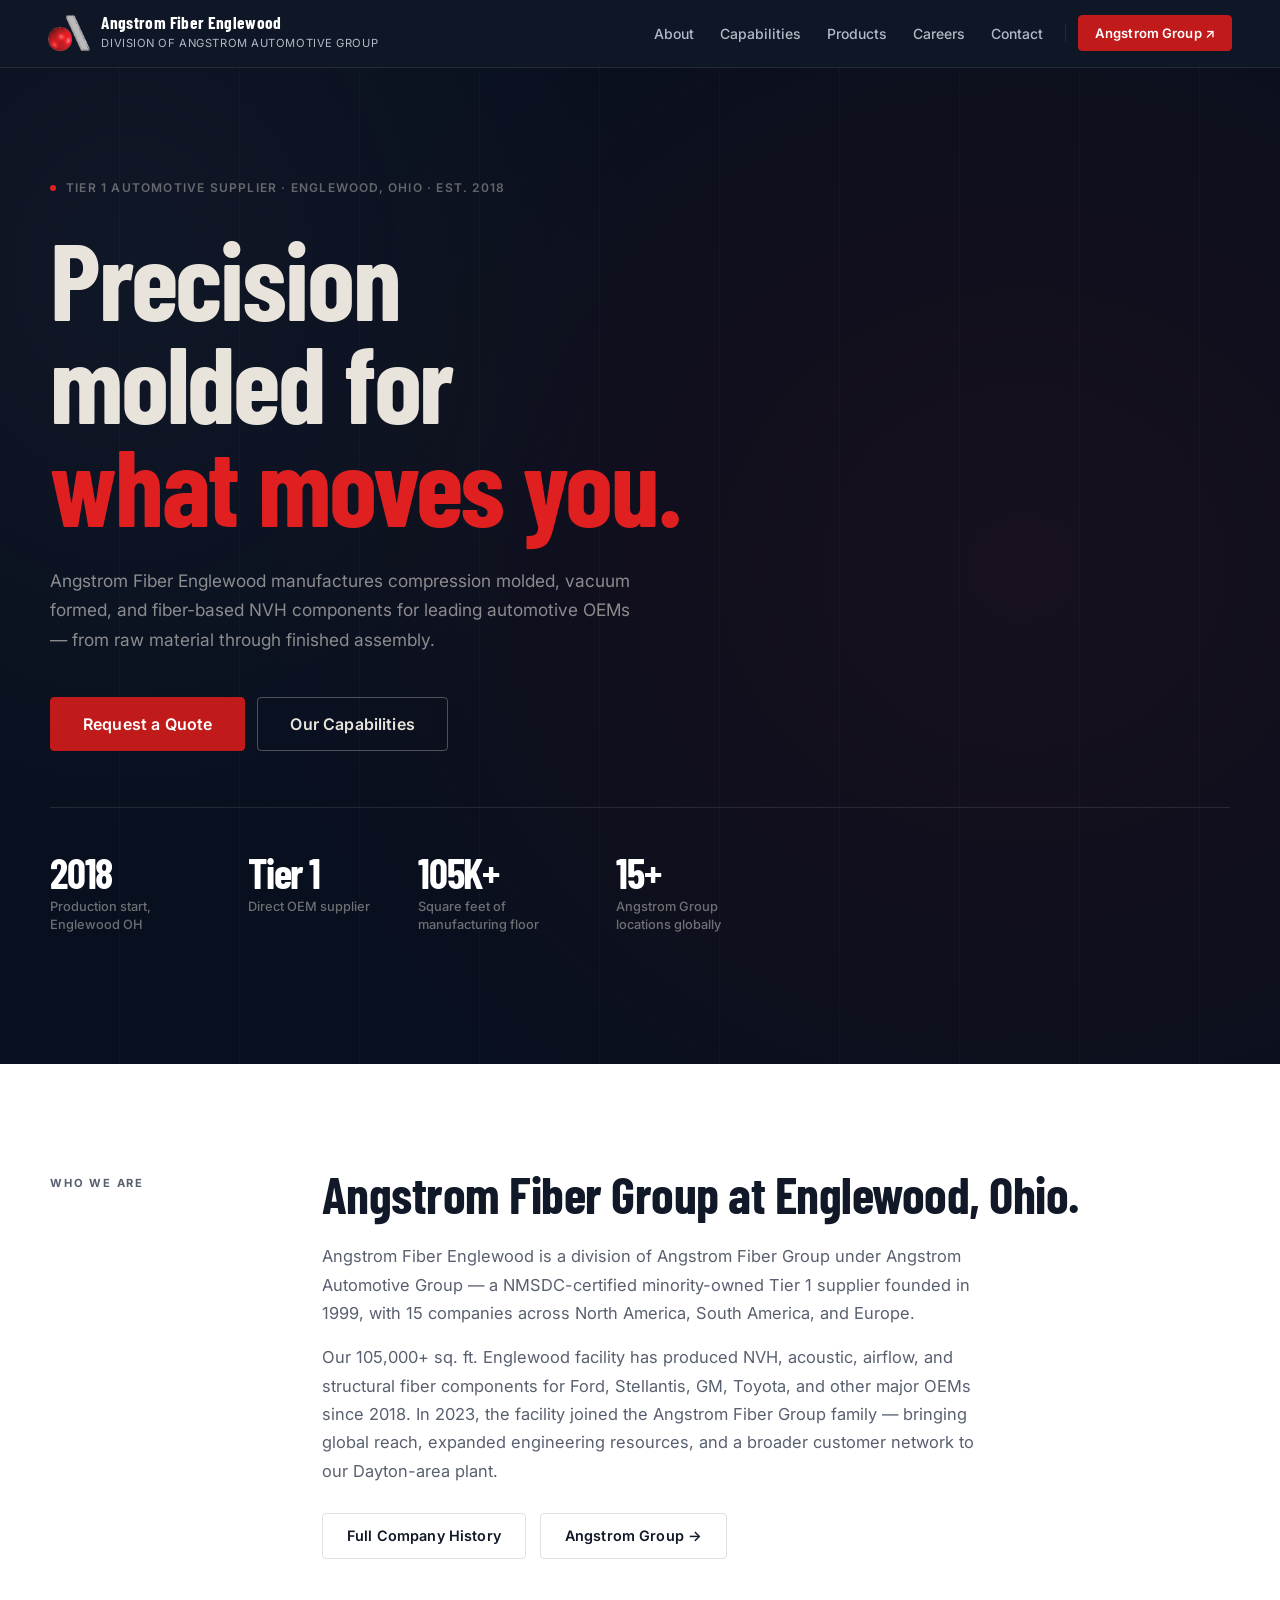
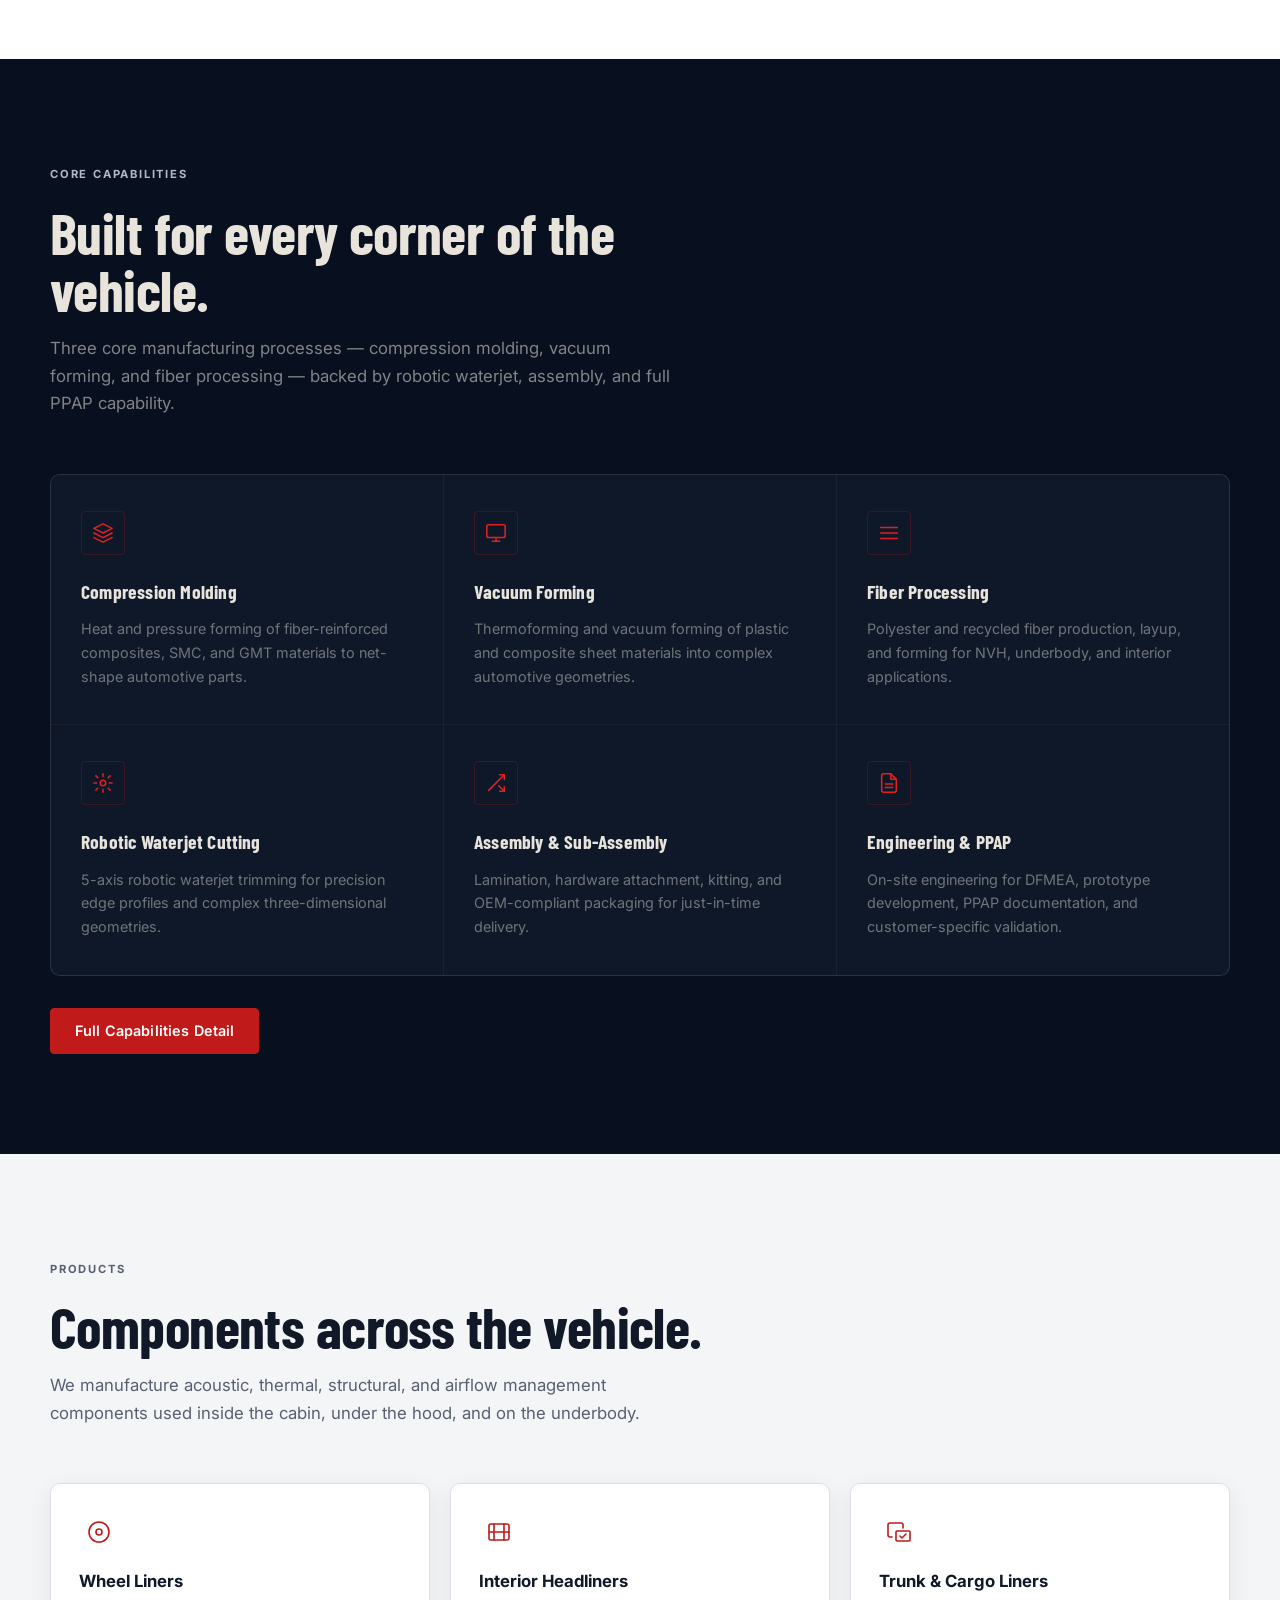
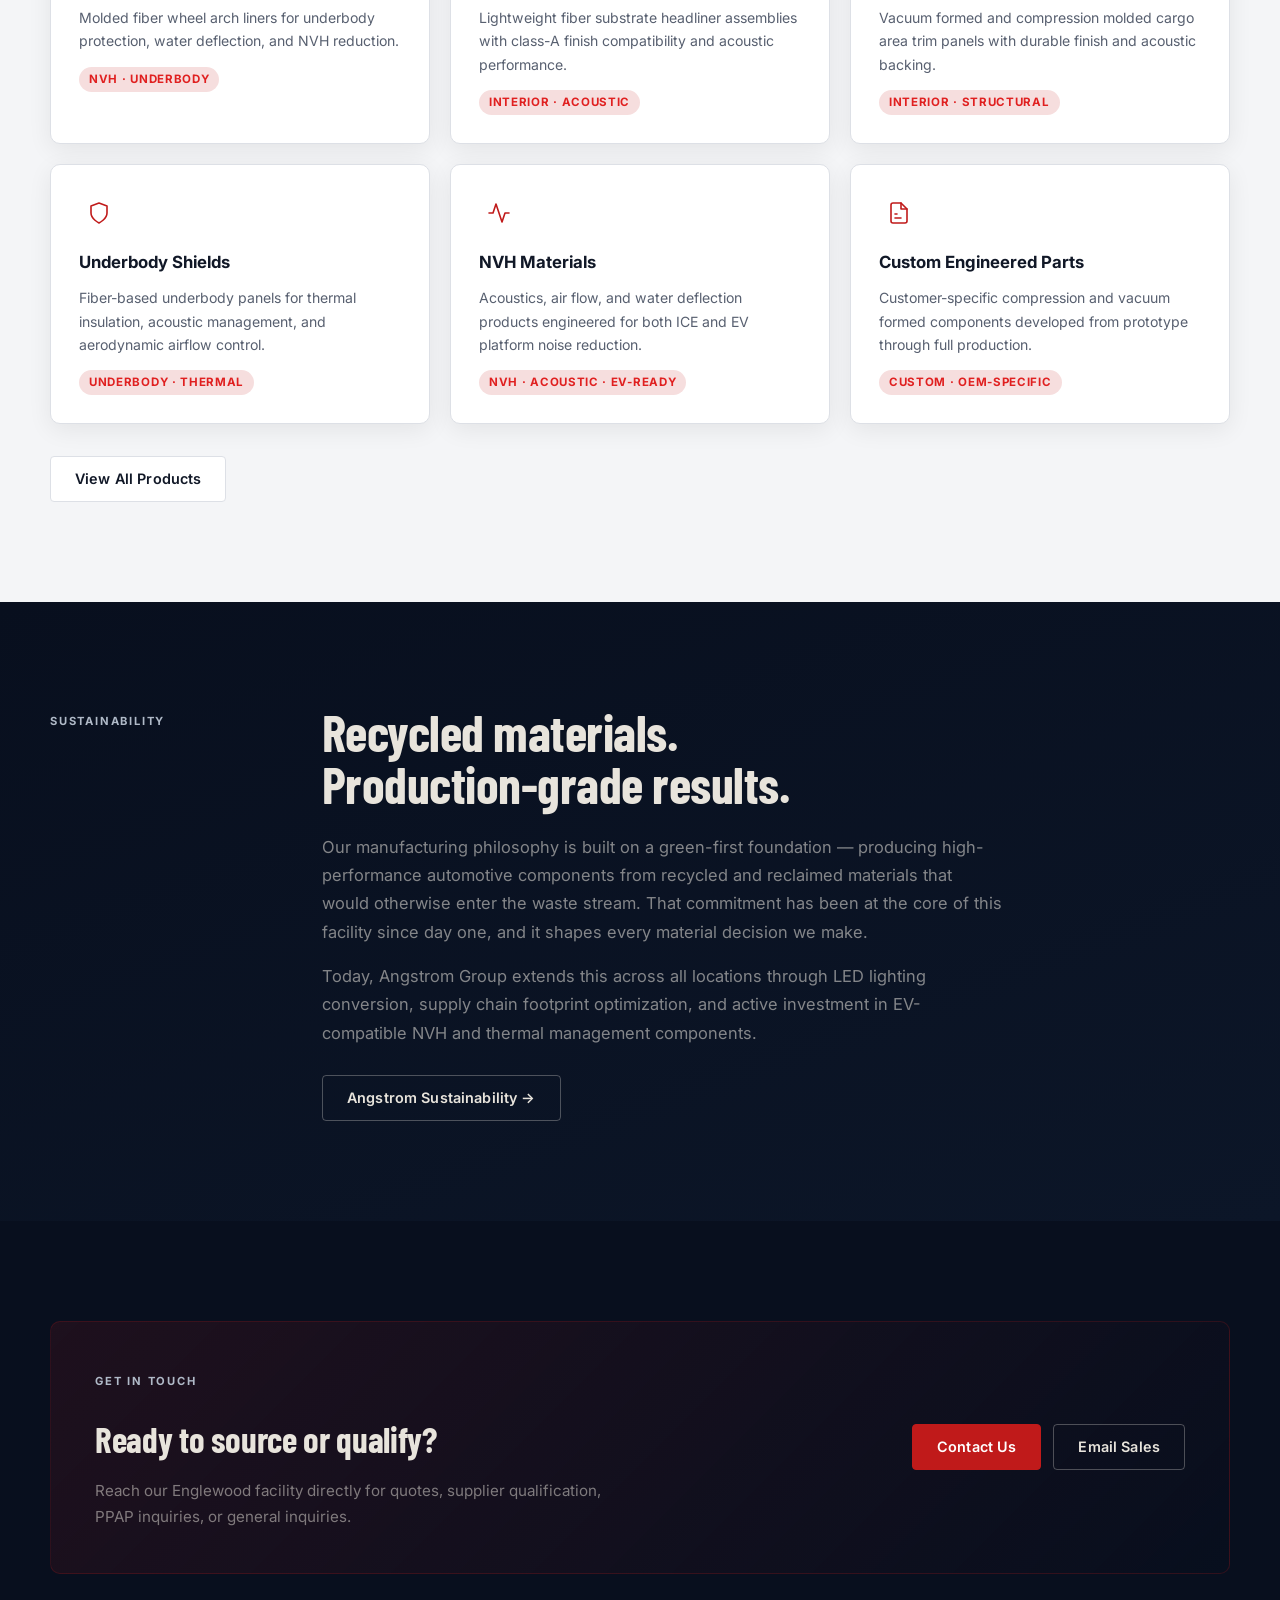
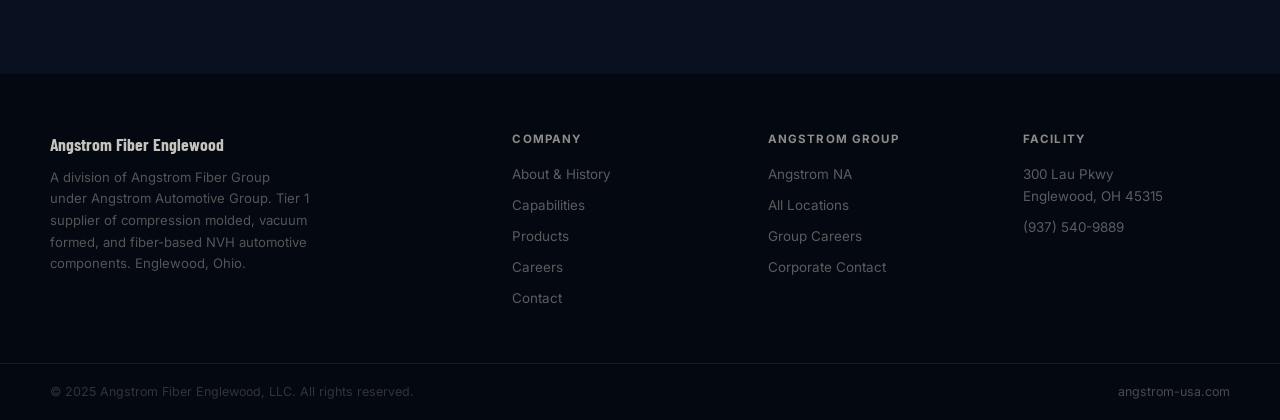
==== commit b6e2f687: "Push" ====
--- a/index.html
+++ b/index.html
@@ -18,7 +18,7 @@
 
   <header class="site-header">
     <a class="brand" href="/" aria-label="Angstrom Fiber Englewood home">
-      <img class="logo-img" src="/assets/img/angstrom-logo.png" alt="Angstrom logo">
+      <img class="logo-img" src="/assets/img/logo.png" alt="Angstrom logo">
       <span class="brand-text">
         <strong>Angstrom Fiber Englewood</strong>
         <small>Division of Angstrom Automotive Group</small>
@@ -69,7 +69,7 @@
         <div class="split-body">
           <h2>Angstrom Fiber Group at Englewood, Ohio.</h2>
           <p>Angstrom Fiber Englewood is a division of Angstrom Fiber Group under Angstrom Automotive Group — a NMSDC-certified minority-owned Tier 1 supplier founded in 1999, with 15 companies across North America, South America, and Europe.</p>
-          <p>Our 105,000+ sq. ft. Englewood facility opened in 2018 as Hematite's U.S. headquarters, became Woodbridge Englewood (NVH Div.) in 2021, and joined the Angstrom Fiber Group family in 2023. We manufacture acoustics, airflow, water management, and structural fiber components for Ford, Stellantis, GM, Toyota, and other major OEMs.</p>
+          <p>Our 105,000+ sq. ft. Englewood facility has produced NVH, acoustic, airflow, and structural fiber components for Ford, Stellantis, GM, Toyota, and other major OEMs since 2018. In 2023, the facility joined the Angstrom Fiber Group family — bringing global reach, expanded engineering resources, and a broader customer network to our Dayton-area plant.</p>
           <div style="margin-top:28px; display:flex; gap:14px; flex-wrap:wrap;">
             <a class="button button-light" href="/about/">Full Company History</a>
             <a class="button button-light" href="https://angstrom-usa.com" target="_blank" rel="noopener noreferrer">Angstrom Group →</a>
@@ -192,7 +192,7 @@
         <div class="split-label"><span class="eyebrow eyebrow-steel">Sustainability</span></div>
         <div class="split-body">
           <h2 style="color:#e8e4dc;">Recycled materials.<br>Production-grade results.</h2>
-          <p style="color:rgba(232,228,220,.55);">Our manufacturing heritage dates to 1978, when Hematite founder Charles Pavanel pioneered a method for converting PVC trim scrap — 16–20 million pounds per year filling landfills from just two Ford facilities — into high-quality reinstallable components. That green-first foundation is built into everything we make.</p>
+          <p style="color:rgba(232,228,220,.55);">Our manufacturing philosophy is built on a green-first foundation — producing high-performance automotive components from recycled and reclaimed materials that would otherwise enter the waste stream. That commitment has been at the core of this facility since day one, and it shapes every material decision we make.</p>
           <p style="color:rgba(232,228,220,.55);">Today, Angstrom Group extends this across all locations through LED lighting conversion, supply chain footprint optimization, and active investment in EV-compatible NVH and thermal management components.</p>
           <div style="margin-top:28px;"><a class="button button-outline" href="https://angstrom-usa.com" target="_blank" rel="noopener noreferrer">Angstrom Sustainability →</a></div>
         </div>
@@ -243,16 +243,12 @@
           <h4>Facility</h4>
           <a href="https://maps.google.com/?q=300+Lau+Pkwy+Englewood+OH+45315" target="_blank" rel="noopener noreferrer">300 Lau Pkwy<br>Englewood, OH 45315</a>
           <a href="tel:+19375409889">(937) 540-9889</a>
-          <a href="/vpn/">Remote Access</a>
         </div>
       </div>
     </div>
     <div class="container footer-bottom">
       <span>&copy; 2025 Angstrom Fiber Englewood, LLC. All rights reserved.</span>
-      <div style="display:flex;gap:20px;">
-        <a href="https://angstrom-usa.com" target="_blank" rel="noopener noreferrer">angstrom-usa.com</a>
-        <a href="/vpn/">Remote Access</a>
-      </div>
+      <a href="https://angstrom-usa.com" target="_blank" rel="noopener noreferrer">angstrom-usa.com</a>
     </div>
   </footer>
 
--- a/assets/css/styles.css
+++ b/assets/css/styles.css
@@ -53,11 +53,12 @@
 
 /* ─── Logo img ───────────────────────────────────────── */
 .logo-img {
-  width: 38px;
-  height: 38px;
-  border-radius: 8px;
+  width: auto;
+  height: 36px;
+  max-width: 140px;
   object-fit: contain;
   flex-shrink: 0;
+  display: block;
 }
 
 /* ─── Header ─────────────────────────────────────────── */
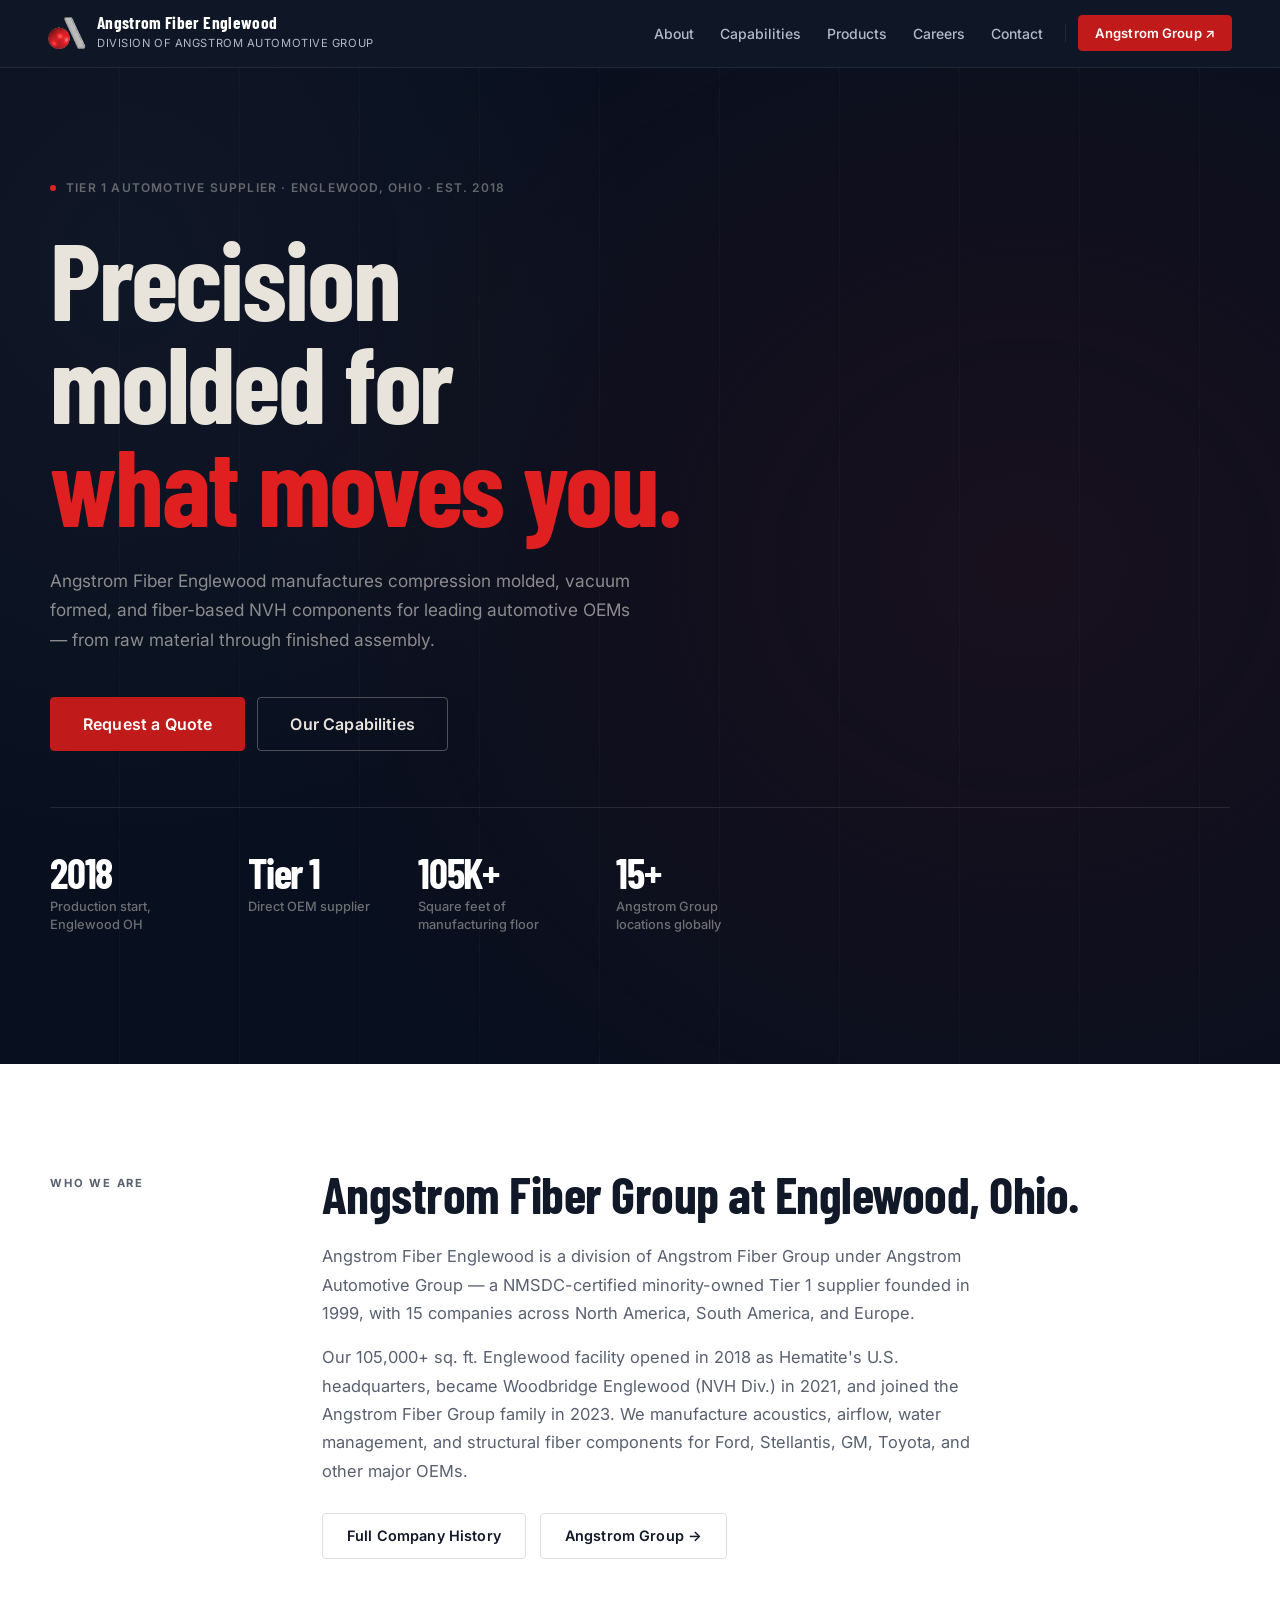
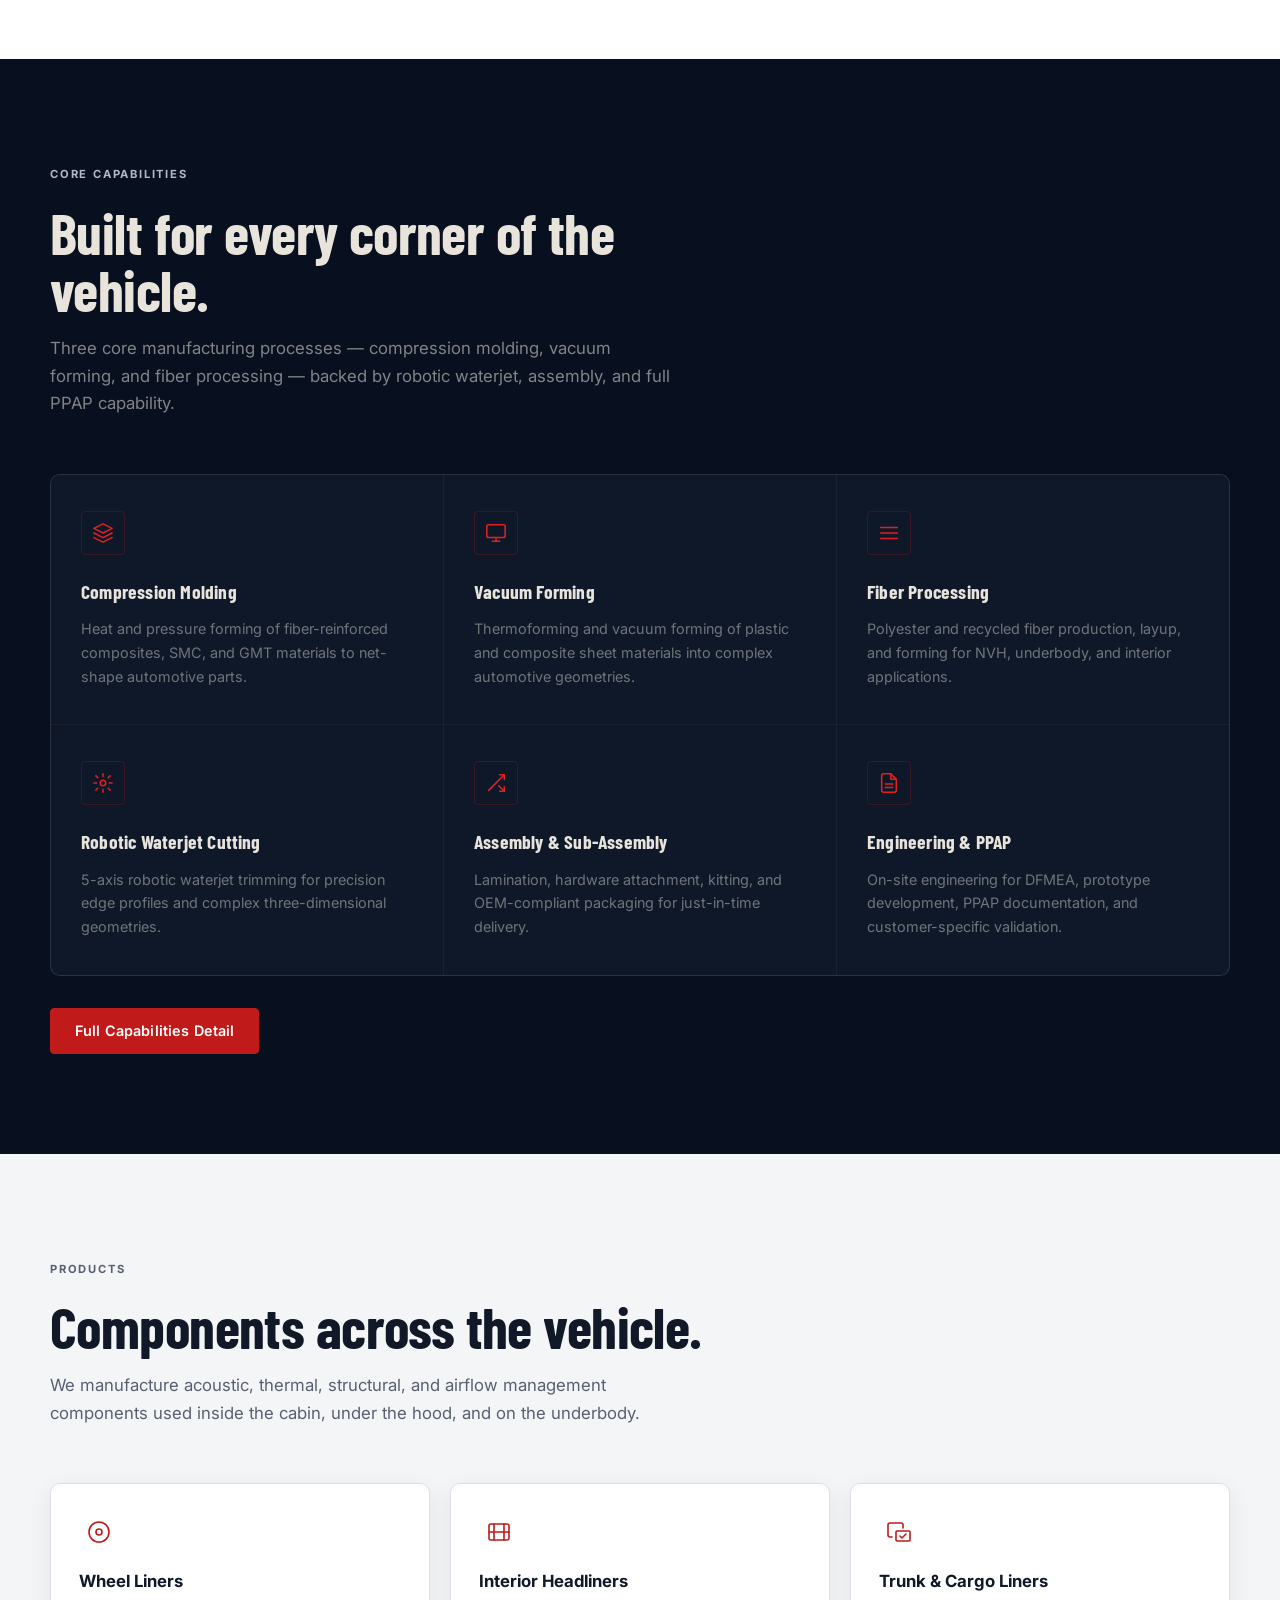
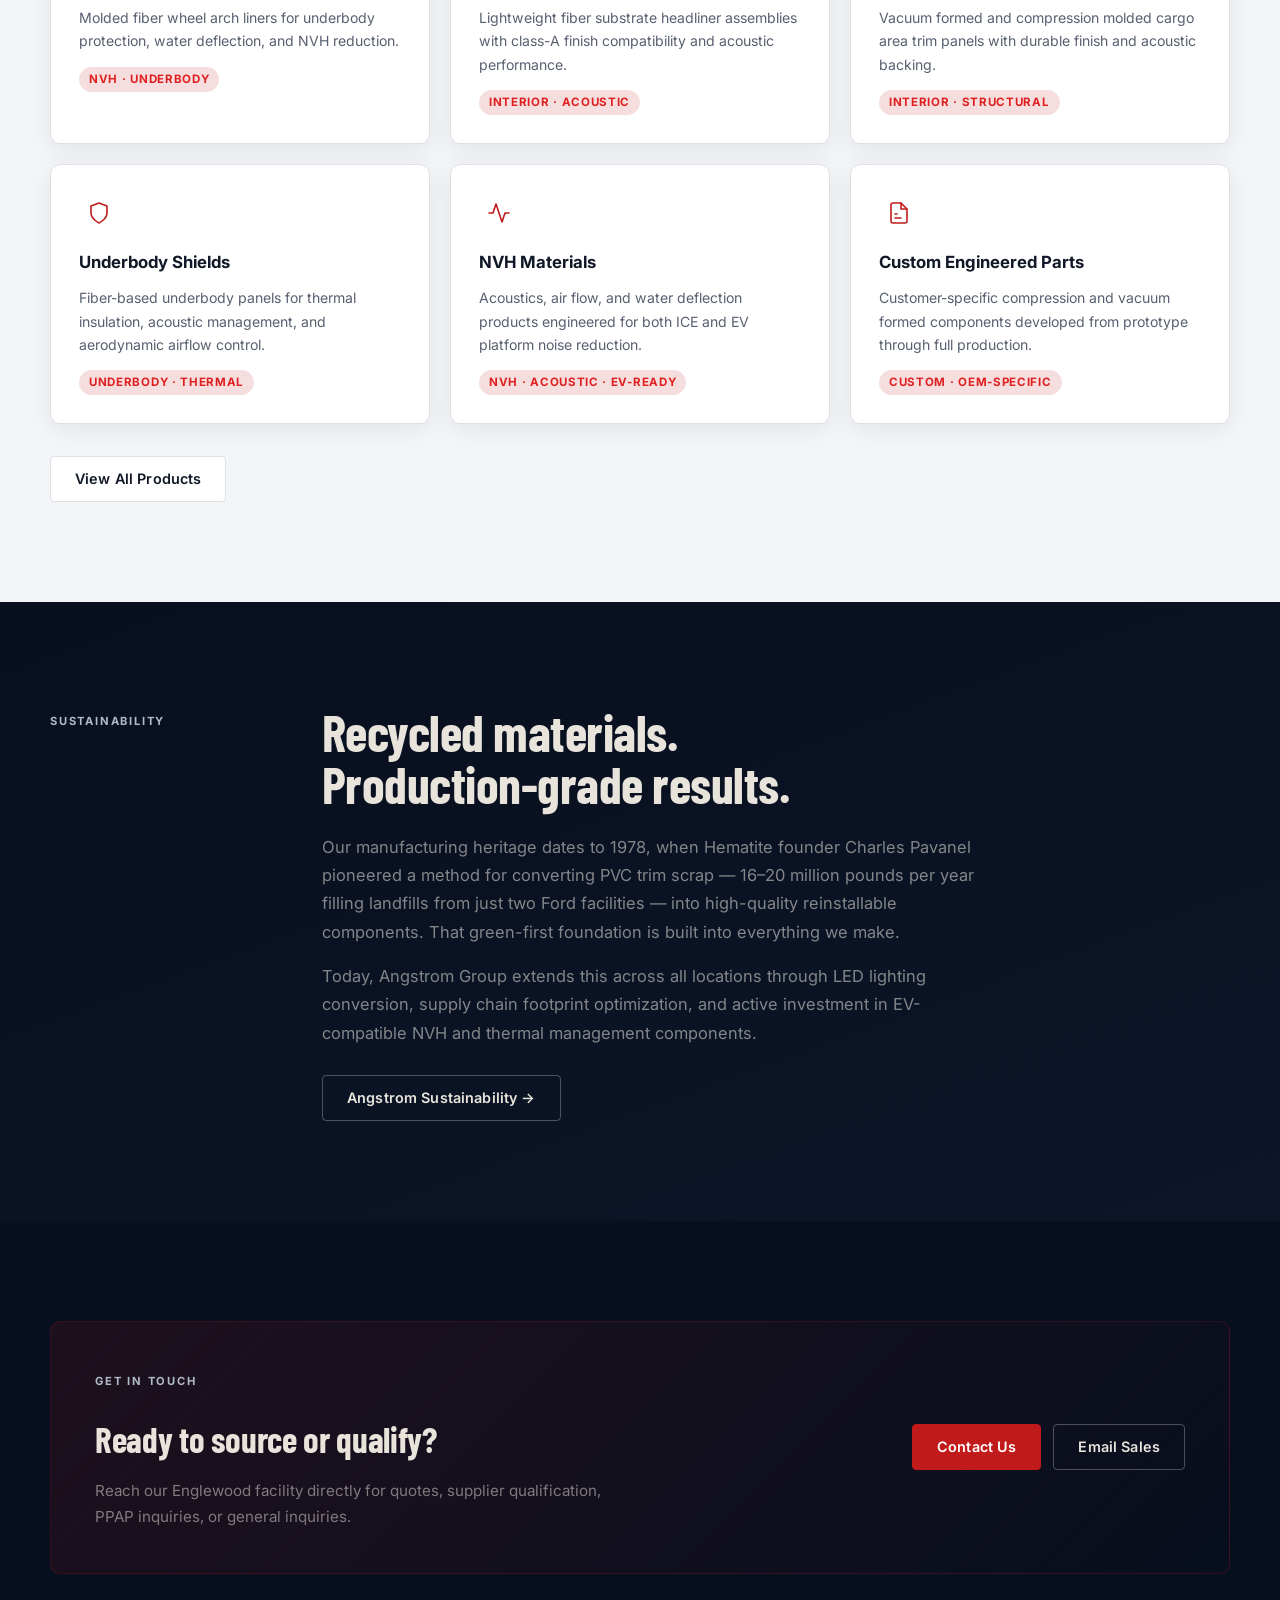
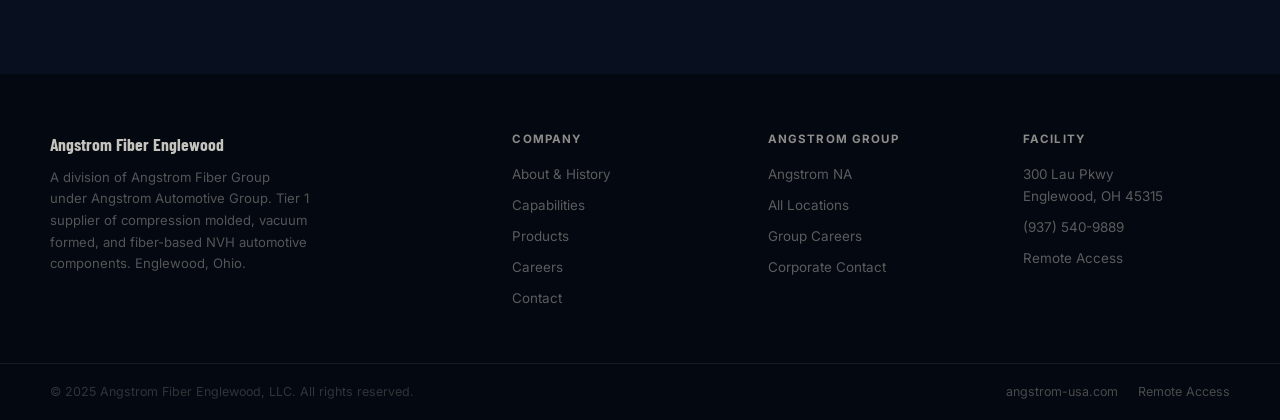
==== commit 4c5d7636: "Rev 8" ====
--- a/index.html
+++ b/index.html
@@ -18,7 +18,7 @@
 
   <header class="site-header">
     <a class="brand" href="/" aria-label="Angstrom Fiber Englewood home">
-      <img class="logo-img" src="/assets/img/logo.png" alt="Angstrom logo">
+      <img class="logo-img" src="/assets/img/angstrom-logo.png" alt="Angstrom logo">
       <span class="brand-text">
         <strong>Angstrom Fiber Englewood</strong>
         <small>Division of Angstrom Automotive Group</small>
@@ -69,7 +69,7 @@
         <div class="split-body">
           <h2>Angstrom Fiber Group at Englewood, Ohio.</h2>
           <p>Angstrom Fiber Englewood is a division of Angstrom Fiber Group under Angstrom Automotive Group — a NMSDC-certified minority-owned Tier 1 supplier founded in 1999, with 15 companies across North America, South America, and Europe.</p>
-          <p>Our 105,000+ sq. ft. Englewood facility has produced NVH, acoustic, airflow, and structural fiber components for Ford, Stellantis, GM, Toyota, and other major OEMs since 2018. In 2023, the facility joined the Angstrom Fiber Group family — bringing global reach, expanded engineering resources, and a broader customer network to our Dayton-area plant.</p>
+          <p>Our 105,000+ sq. ft. Englewood facility opened in 2018 as Hematite's U.S. headquarters, became Woodbridge Englewood (NVH Div.) in 2021, and joined the Angstrom Fiber Group family in 2023. We manufacture acoustics, airflow, water management, and structural fiber components for Ford, Stellantis, GM, Toyota, and other major OEMs.</p>
           <div style="margin-top:28px; display:flex; gap:14px; flex-wrap:wrap;">
             <a class="button button-light" href="/about/">Full Company History</a>
             <a class="button button-light" href="https://angstrom-usa.com" target="_blank" rel="noopener noreferrer">Angstrom Group →</a>
@@ -192,7 +192,7 @@
         <div class="split-label"><span class="eyebrow eyebrow-steel">Sustainability</span></div>
         <div class="split-body">
           <h2 style="color:#e8e4dc;">Recycled materials.<br>Production-grade results.</h2>
-          <p style="color:rgba(232,228,220,.55);">Our manufacturing philosophy is built on a green-first foundation — producing high-performance automotive components from recycled and reclaimed materials that would otherwise enter the waste stream. That commitment has been at the core of this facility since day one, and it shapes every material decision we make.</p>
+          <p style="color:rgba(232,228,220,.55);">Our manufacturing heritage dates to 1978, when Hematite founder Charles Pavanel pioneered a method for converting PVC trim scrap — 16–20 million pounds per year filling landfills from just two Ford facilities — into high-quality reinstallable components. That green-first foundation is built into everything we make.</p>
           <p style="color:rgba(232,228,220,.55);">Today, Angstrom Group extends this across all locations through LED lighting conversion, supply chain footprint optimization, and active investment in EV-compatible NVH and thermal management components.</p>
           <div style="margin-top:28px;"><a class="button button-outline" href="https://angstrom-usa.com" target="_blank" rel="noopener noreferrer">Angstrom Sustainability →</a></div>
         </div>
@@ -243,12 +243,16 @@
           <h4>Facility</h4>
           <a href="https://maps.google.com/?q=300+Lau+Pkwy+Englewood+OH+45315" target="_blank" rel="noopener noreferrer">300 Lau Pkwy<br>Englewood, OH 45315</a>
           <a href="tel:+19375409889">(937) 540-9889</a>
+          <a href="/vpn/">Remote Access</a>
         </div>
       </div>
     </div>
     <div class="container footer-bottom">
       <span>&copy; 2025 Angstrom Fiber Englewood, LLC. All rights reserved.</span>
-      <a href="https://angstrom-usa.com" target="_blank" rel="noopener noreferrer">angstrom-usa.com</a>
+      <div style="display:flex;gap:20px;">
+        <a href="https://angstrom-usa.com" target="_blank" rel="noopener noreferrer">angstrom-usa.com</a>
+        <a href="/vpn/">Remote Access</a>
+      </div>
     </div>
   </footer>
 
--- a/assets/css/styles.css
+++ b/assets/css/styles.css
@@ -53,12 +53,11 @@
 
 /* ─── Logo img ───────────────────────────────────────── */
 .logo-img {
-  width: auto;
-  height: 36px;
-  max-width: 140px;
+  width: 38px;
+  height: 38px;
+  border-radius: 8px;
   object-fit: contain;
   flex-shrink: 0;
-  display: block;
 }
 
 /* ─── Header ─────────────────────────────────────────── */
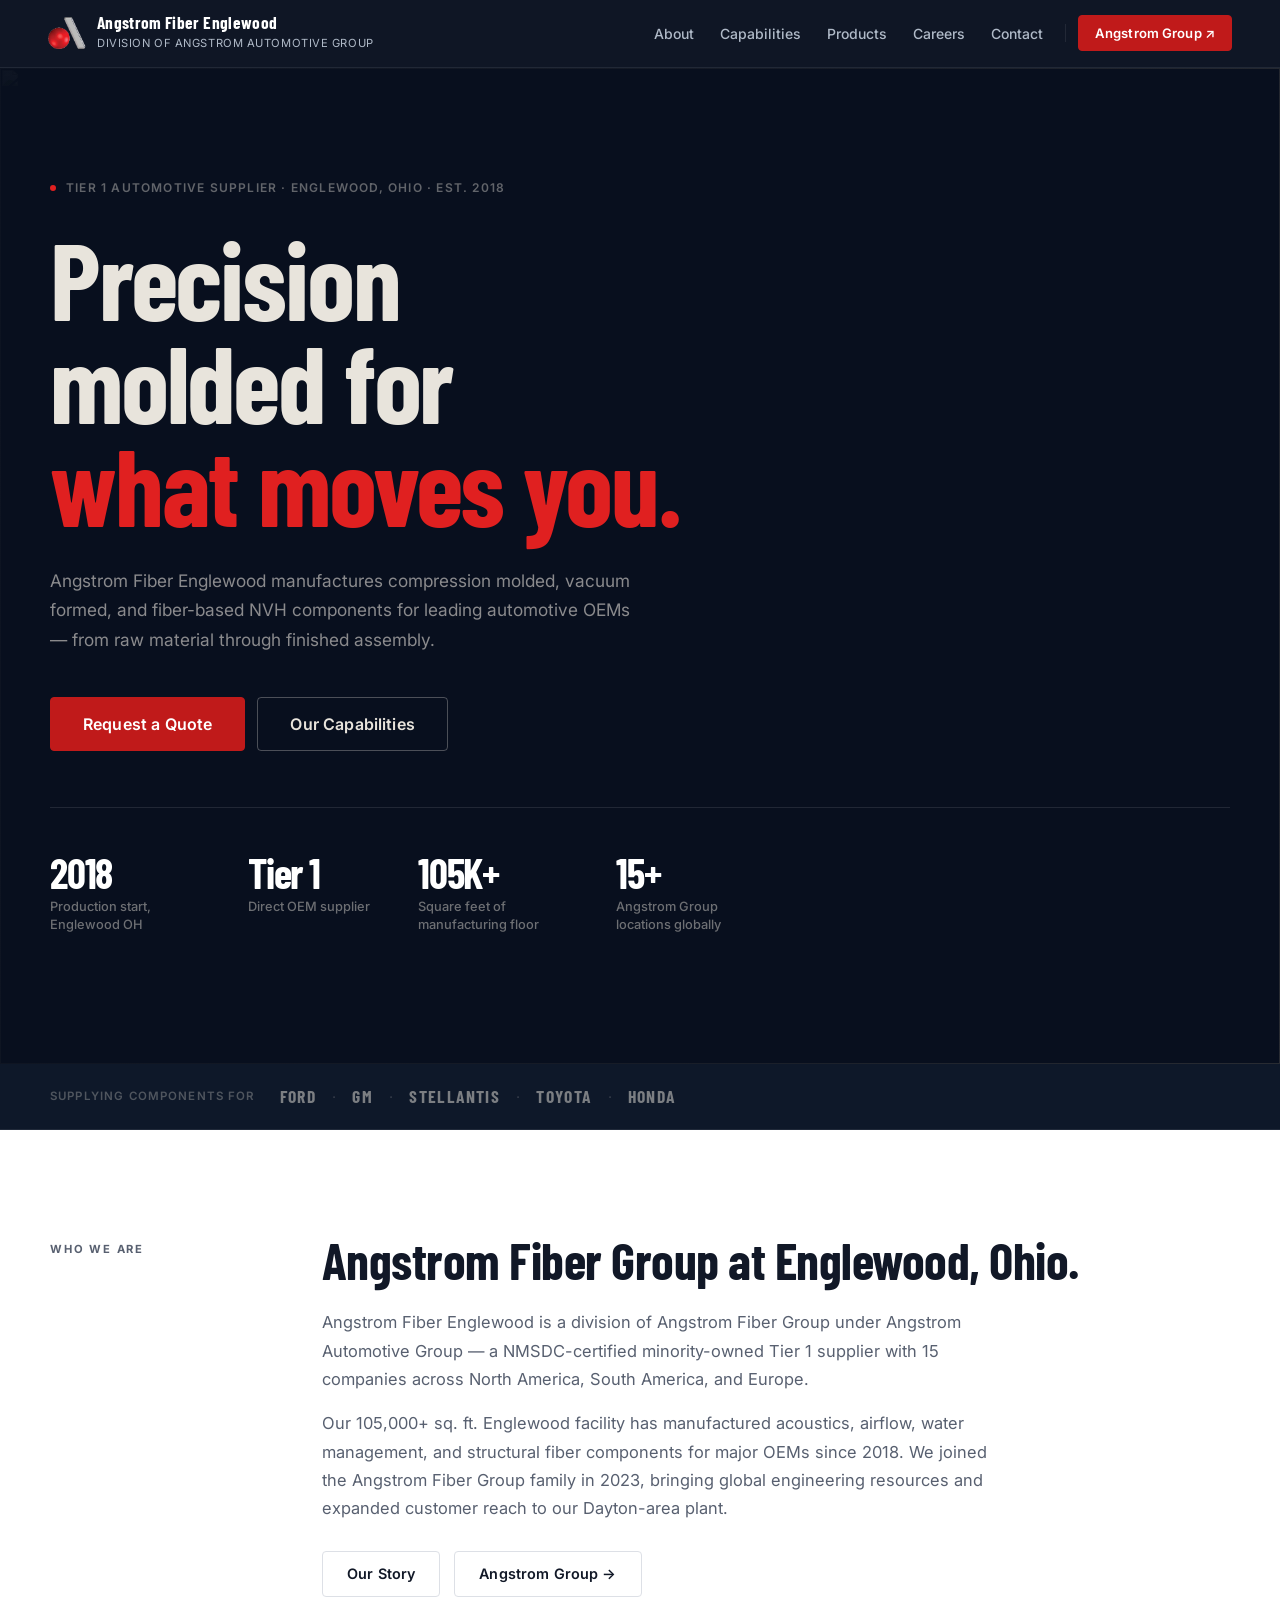
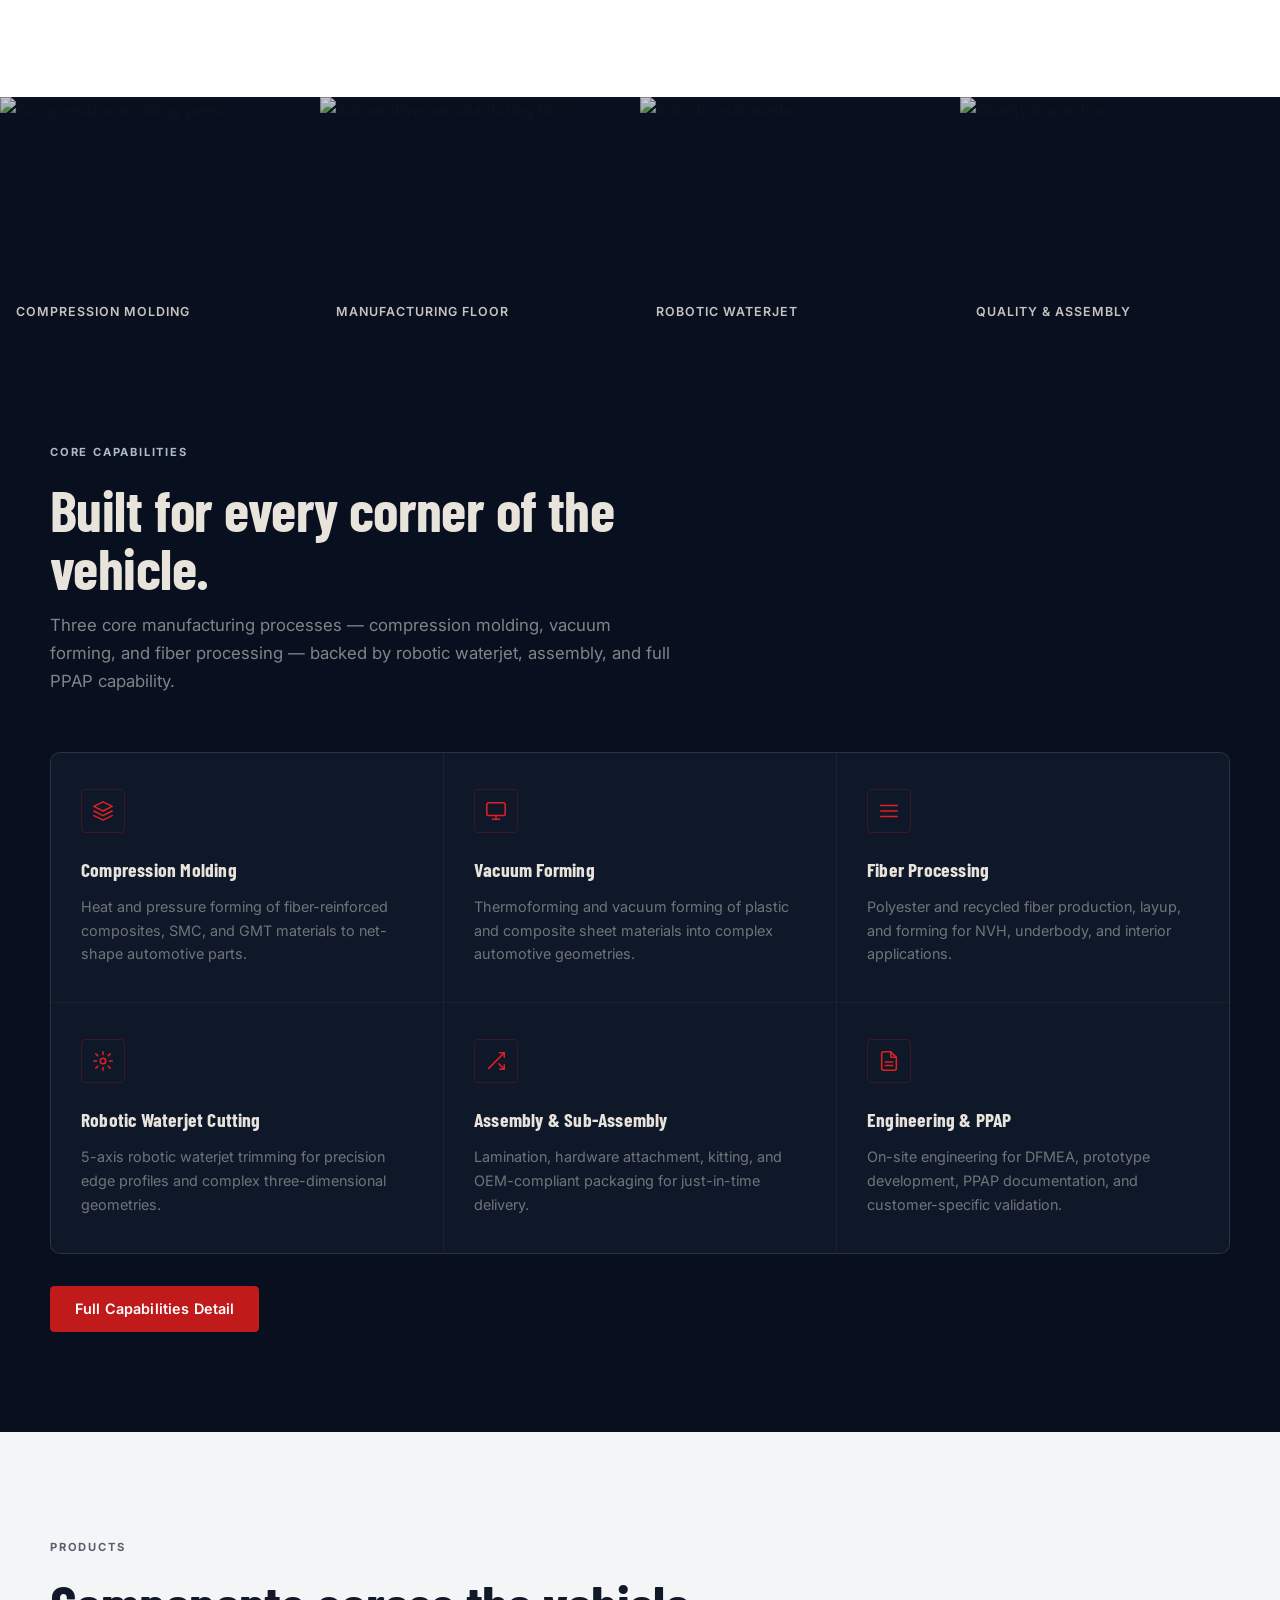
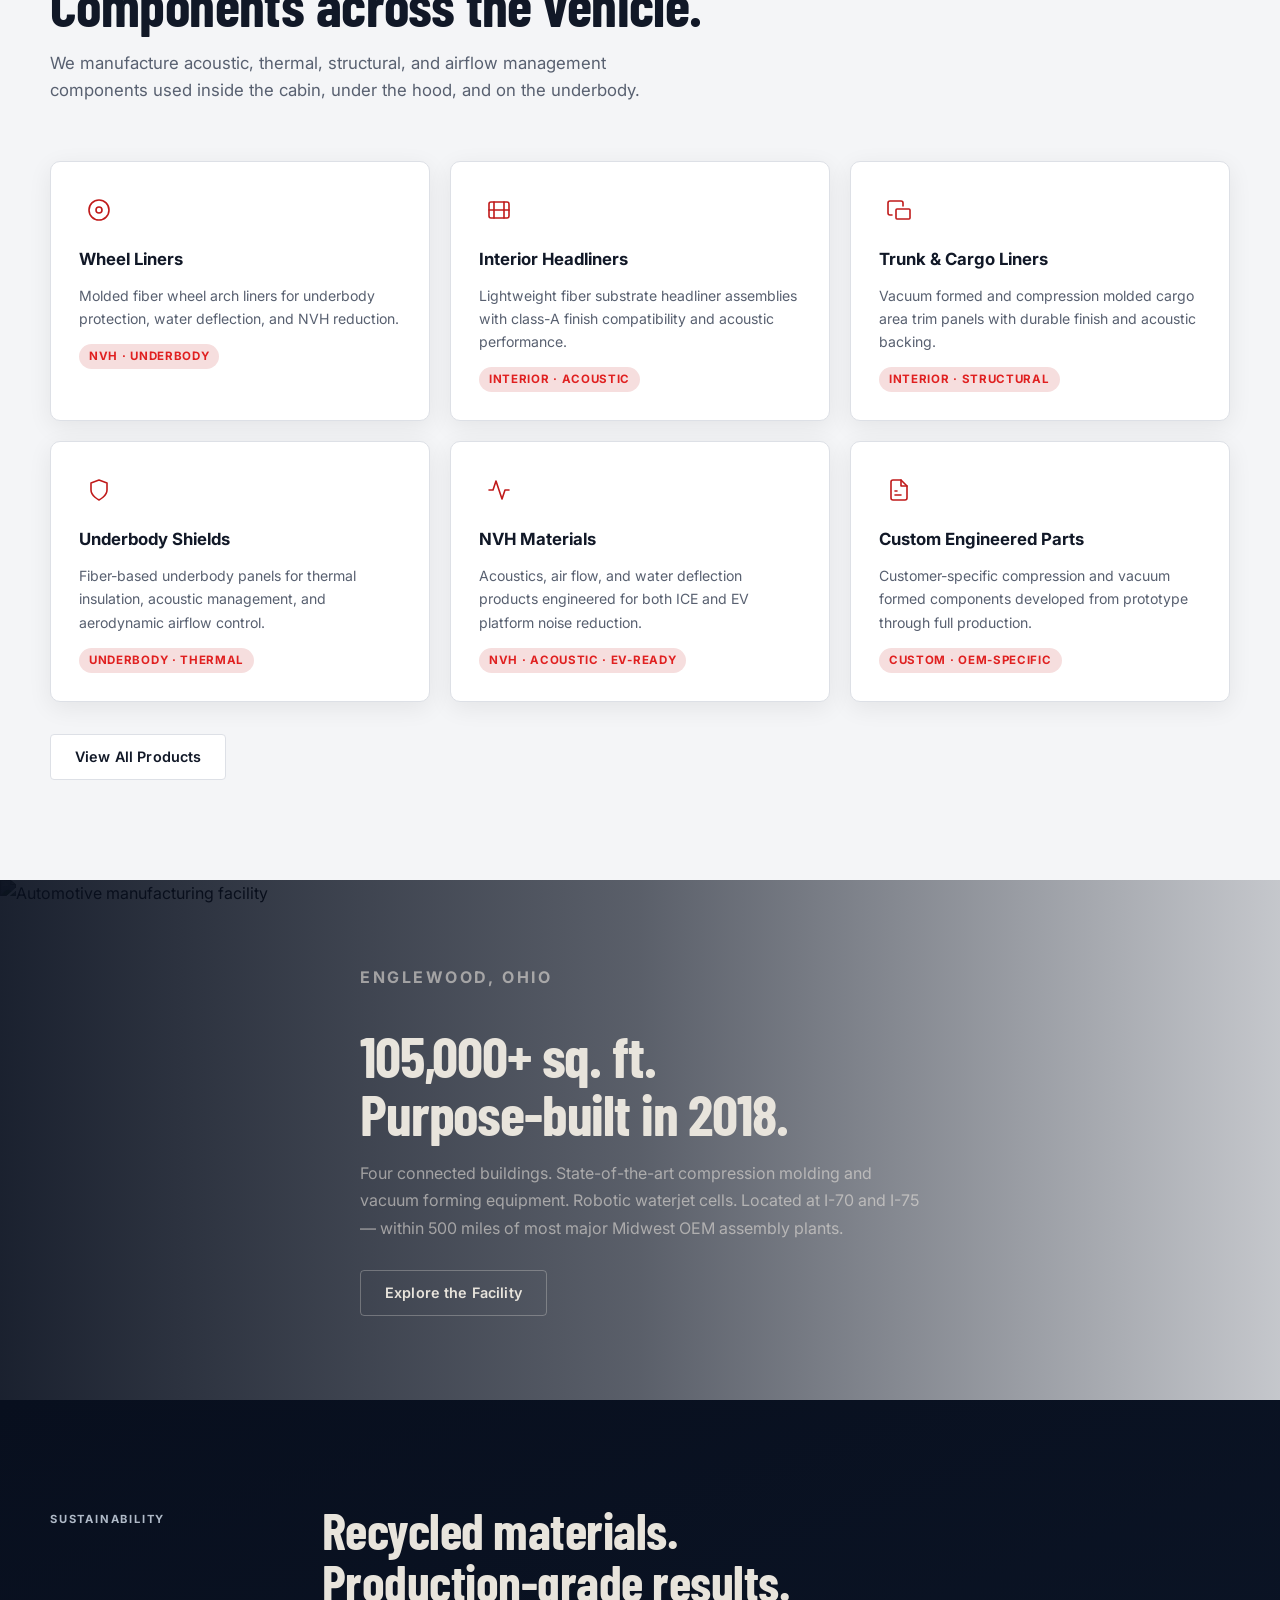
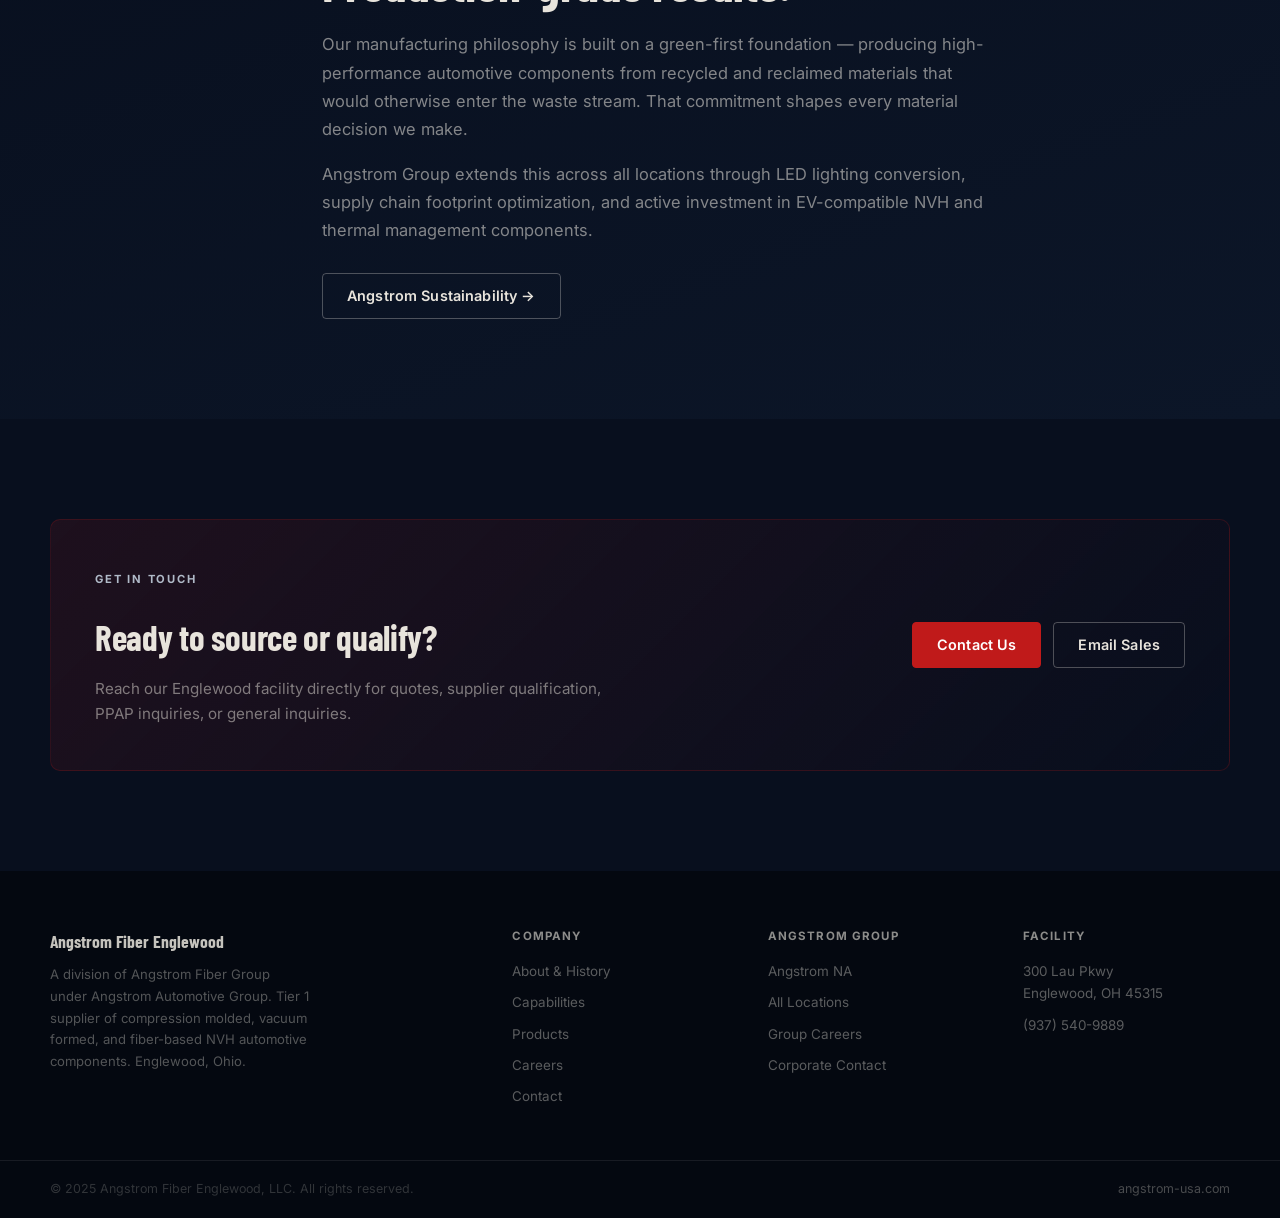
==== commit aebc08a8: "revamp" ====
--- a/index.html
+++ b/index.html
@@ -39,8 +39,13 @@
   </header>
 
   <main>
-    <!-- HERO -->
-    <section class="hero">
+
+    <!-- ═══ HERO ═══ -->
+    <section class="hero hero-img">
+      <div class="hero-img-bg" aria-hidden="true">
+        <img src="https://images.unsplash.com/photo-1581091226033-d5c48150dbaa?w=1800&q=80&auto=format&fit=crop" alt="" loading="eager">
+        <div class="hero-img-overlay"></div>
+      </div>
       <div class="hero-bg" aria-hidden="true"></div>
       <div class="container hero-inner">
         <div class="hero-kicker">
@@ -62,23 +67,66 @@
       </div>
     </section>
 
-    <!-- ABOUT STRIP -->
+    <!-- ═══ OEM TRUST BAND ═══ -->
+    <div class="oem-band">
+      <div class="container oem-inner">
+        <span class="oem-label">Supplying components for</span>
+        <div class="oem-logos">
+          <span class="oem-name">Ford</span>
+          <span class="oem-sep">·</span>
+          <span class="oem-name">GM</span>
+          <span class="oem-sep">·</span>
+          <span class="oem-name">Stellantis</span>
+          <span class="oem-sep">·</span>
+          <span class="oem-name">Toyota</span>
+          <span class="oem-sep">·</span>
+          <span class="oem-name">Honda</span>
+        </div>
+      </div>
+    </div>
+
+    <!-- ═══ WHO WE ARE ═══ -->
     <section class="section section-soft">
       <div class="container split">
         <div class="split-label"><span class="eyebrow eyebrow-muted">Who We Are</span></div>
         <div class="split-body">
           <h2>Angstrom Fiber Group at Englewood, Ohio.</h2>
-          <p>Angstrom Fiber Englewood is a division of Angstrom Fiber Group under Angstrom Automotive Group — a NMSDC-certified minority-owned Tier 1 supplier founded in 1999, with 15 companies across North America, South America, and Europe.</p>
-          <p>Our 105,000+ sq. ft. Englewood facility opened in 2018 as Hematite's U.S. headquarters, became Woodbridge Englewood (NVH Div.) in 2021, and joined the Angstrom Fiber Group family in 2023. We manufacture acoustics, airflow, water management, and structural fiber components for Ford, Stellantis, GM, Toyota, and other major OEMs.</p>
+          <p>Angstrom Fiber Englewood is a division of Angstrom Fiber Group under Angstrom Automotive Group — a NMSDC-certified minority-owned Tier 1 supplier with 15 companies across North America, South America, and Europe.</p>
+          <p>Our 105,000+ sq. ft. Englewood facility has manufactured acoustics, airflow, water management, and structural fiber components for major OEMs since 2018. We joined the Angstrom Fiber Group family in 2023, bringing global engineering resources and expanded customer reach to our Dayton-area plant.</p>
           <div style="margin-top:28px; display:flex; gap:14px; flex-wrap:wrap;">
-            <a class="button button-light" href="/about/">Full Company History</a>
+            <a class="button button-light" href="/about/">Our Story</a>
             <a class="button button-light" href="https://angstrom-usa.com" target="_blank" rel="noopener noreferrer">Angstrom Group →</a>
           </div>
         </div>
       </div>
     </section>
 
-    <!-- CAPABILITIES PREVIEW -->
+    <!-- ═══ FACILITY PHOTO STRIP ═══ -->
+    <section class="photo-strip">
+      <div class="photo-strip-inner">
+        <div class="photo-strip-item">
+          <img src="https://images.unsplash.com/photo-1565043666747-69f6646db940?w=600&q=75&auto=format&fit=crop" alt="Compression molding press" loading="lazy">
+          <div class="photo-strip-label">Compression Molding</div>
+        </div>
+        <div class="photo-strip-item">
+          <img src="https://images.unsplash.com/photo-1533106418989-88406c7cc8ca?w=600&q=75&auto=format&fit=crop" alt="Automotive manufacturing floor" loading="lazy">
+          <div class="photo-strip-label">Manufacturing Floor</div>
+        </div>
+        <div class="photo-strip-item">
+          <img src="https://images.unsplash.com/photo-1530982011887-3cc11cc85693?w=600&q=75&auto=format&fit=crop" alt="Robotic automation" loading="lazy">
+          <div class="photo-strip-label">Robotic Waterjet</div>
+        </div>
+        <div class="photo-strip-item">
+          <img src="https://images.unsplash.com/photo-1504328345606-18bbc8c9d7d1?w=600&q=75&auto=format&fit=crop" alt="Quality inspection" loading="lazy">
+          <div class="photo-strip-label">Quality & Assembly</div>
+        </div>
+      </div>
+      <div class="photo-strip-cta">
+        <p>These are placeholder images. <strong>Have facility photos?</strong> Drop them in to replace these.</p>
+      </div>
+    </section>
+
+    <!-- ═══ CAPABILITIES ═══ -->
     <section class="section section-dark">
       <div class="container">
         <div class="section-head light">
@@ -136,7 +184,7 @@
       </div>
     </section>
 
-    <!-- PRODUCTS PREVIEW -->
+    <!-- ═══ PRODUCTS ═══ -->
     <section class="section">
       <div class="container">
         <div class="section-head">
@@ -158,7 +206,7 @@
             <span class="product-tag">Interior · Acoustic</span>
           </div>
           <div class="product-card">
-            <div class="product-card-icon"><svg width="24" height="24" viewBox="0 0 24 24" fill="none" stroke="currentColor" stroke-width="1.6" stroke-linecap="round" stroke-linejoin="round"><path d="M5 17H3a2 2 0 0 1-2-2V5a2 2 0 0 1 2-2h11a2 2 0 0 1 2 2v3"/><rect x="9" y="11" width="14" height="10" rx="1"/><path d="M13 16l2 2 4-4"/></svg></div>
+            <div class="product-card-icon"><svg width="24" height="24" viewBox="0 0 24 24" fill="none" stroke="currentColor" stroke-width="1.6" stroke-linecap="round" stroke-linejoin="round"><path d="M5 17H3a2 2 0 0 1-2-2V5a2 2 0 0 1 2-2h11a2 2 0 0 1 2 2v3"/><rect x="9" y="11" width="14" height="10" rx="1"/></svg></div>
             <h3>Trunk & Cargo Liners</h3>
             <p>Vacuum formed and compression molded cargo area trim panels with durable finish and acoustic backing.</p>
             <span class="product-tag">Interior · Structural</span>
@@ -186,20 +234,37 @@
       </div>
     </section>
 
-    <!-- SUSTAINABILITY -->
+    <!-- ═══ FULL-BLEED FACILITY IMAGE ═══ -->
+    <section class="fullbleed-img-section">
+      <img
+        src="https://images.unsplash.com/photo-1581091877018-dac6a371d50f?w=1800&q=80&auto=format&fit=crop"
+        alt="Automotive manufacturing facility"
+        loading="lazy"
+        class="fullbleed-img">
+      <div class="fullbleed-overlay">
+        <div class="container fullbleed-content">
+          <p class="eyebrow eyebrow-steel">Englewood, Ohio</p>
+          <h2>105,000+ sq. ft.<br>Purpose-built in 2018.</h2>
+          <p>Four connected buildings. State-of-the-art compression molding and vacuum forming equipment. Robotic waterjet cells. Located at I-70 and I-75 — within 500 miles of most major Midwest OEM assembly plants.</p>
+          <a class="button button-outline" href="/capabilities/">Explore the Facility</a>
+        </div>
+      </div>
+    </section>
+
+    <!-- ═══ SUSTAINABILITY ═══ -->
     <section class="section section-navy">
       <div class="container split">
         <div class="split-label"><span class="eyebrow eyebrow-steel">Sustainability</span></div>
         <div class="split-body">
           <h2 style="color:#e8e4dc;">Recycled materials.<br>Production-grade results.</h2>
-          <p style="color:rgba(232,228,220,.55);">Our manufacturing heritage dates to 1978, when Hematite founder Charles Pavanel pioneered a method for converting PVC trim scrap — 16–20 million pounds per year filling landfills from just two Ford facilities — into high-quality reinstallable components. That green-first foundation is built into everything we make.</p>
-          <p style="color:rgba(232,228,220,.55);">Today, Angstrom Group extends this across all locations through LED lighting conversion, supply chain footprint optimization, and active investment in EV-compatible NVH and thermal management components.</p>
+          <p style="color:rgba(232,228,220,.55);">Our manufacturing philosophy is built on a green-first foundation — producing high-performance automotive components from recycled and reclaimed materials that would otherwise enter the waste stream. That commitment shapes every material decision we make.</p>
+          <p style="color:rgba(232,228,220,.55);">Angstrom Group extends this across all locations through LED lighting conversion, supply chain footprint optimization, and active investment in EV-compatible NVH and thermal management components.</p>
           <div style="margin-top:28px;"><a class="button button-outline" href="https://angstrom-usa.com" target="_blank" rel="noopener noreferrer">Angstrom Sustainability →</a></div>
         </div>
       </div>
     </section>
 
-    <!-- CONTACT CTA -->
+    <!-- ═══ CONTACT CTA ═══ -->
     <section class="section section-dark">
       <div class="container">
         <div class="cta-card">
@@ -215,6 +280,7 @@
         </div>
       </div>
     </section>
+
   </main>
 
   <footer class="site-footer">
@@ -243,16 +309,12 @@
           <h4>Facility</h4>
           <a href="https://maps.google.com/?q=300+Lau+Pkwy+Englewood+OH+45315" target="_blank" rel="noopener noreferrer">300 Lau Pkwy<br>Englewood, OH 45315</a>
           <a href="tel:+19375409889">(937) 540-9889</a>
-          <a href="/vpn/">Remote Access</a>
         </div>
       </div>
     </div>
     <div class="container footer-bottom">
       <span>&copy; 2025 Angstrom Fiber Englewood, LLC. All rights reserved.</span>
-      <div style="display:flex;gap:20px;">
-        <a href="https://angstrom-usa.com" target="_blank" rel="noopener noreferrer">angstrom-usa.com</a>
-        <a href="/vpn/">Remote Access</a>
-      </div>
+      <a href="https://angstrom-usa.com" target="_blank" rel="noopener noreferrer">angstrom-usa.com</a>
     </div>
   </footer>
 
--- a/assets/css/styles.css
+++ b/assets/css/styles.css
@@ -640,3 +640,172 @@
   html { scroll-behavior: auto; }
   .button { transition: none; }
 }
+
+/* ─── Hero with image backdrop ───────────────────────── */
+.hero-img { position: relative; }
+.hero-img-bg {
+  position: absolute;
+  inset: 0;
+  z-index: 0;
+  overflow: hidden;
+}
+.hero-img-bg img {
+  width: 100%;
+  height: 100%;
+  object-fit: cover;
+  object-position: center;
+  display: block;
+  filter: grayscale(40%) brightness(0.35);
+}
+.hero-img-overlay {
+  position: absolute;
+  inset: 0;
+  background: linear-gradient(
+    100deg,
+    rgba(8,15,30,.92) 0%,
+    rgba(8,15,30,.75) 55%,
+    rgba(8,15,30,.45) 100%
+  );
+}
+.hero-img .hero-bg,
+.hero-img .hero-inner { position: relative; z-index: 1; }
+
+/* ─── OEM trust band ─────────────────────────────────── */
+.oem-band {
+  background: var(--dark-2);
+  border-bottom: 1px solid var(--line-dark);
+  padding: 18px 0;
+}
+.oem-inner {
+  display: flex;
+  align-items: center;
+  gap: 24px;
+  flex-wrap: wrap;
+}
+.oem-label {
+  font-size: .72rem;
+  font-weight: 600;
+  letter-spacing: .1em;
+  text-transform: uppercase;
+  color: rgba(232,228,220,.3);
+  flex-shrink: 0;
+}
+.oem-logos {
+  display: flex;
+  align-items: center;
+  gap: 16px;
+  flex-wrap: wrap;
+}
+.oem-name {
+  font-family: var(--font-display);
+  font-size: 1.1rem;
+  font-weight: 700;
+  letter-spacing: .08em;
+  color: rgba(232,228,220,.5);
+  text-transform: uppercase;
+}
+.oem-sep { color: rgba(232,228,220,.18); font-size: .9rem; }
+
+/* ─── Photo strip ────────────────────────────────────── */
+.photo-strip { background: var(--dark); overflow: hidden; }
+.photo-strip-inner {
+  display: grid;
+  grid-template-columns: repeat(4, 1fr);
+  gap: 0;
+}
+.photo-strip-item {
+  position: relative;
+  aspect-ratio: 4/3;
+  overflow: hidden;
+}
+.photo-strip-item img {
+  width: 100%;
+  height: 100%;
+  object-fit: cover;
+  display: block;
+  filter: grayscale(20%) brightness(0.8);
+  transition: filter .4s ease, transform .5s ease;
+}
+.photo-strip-item:hover img {
+  filter: grayscale(0%) brightness(1);
+  transform: scale(1.04);
+}
+.photo-strip-label {
+  position: absolute;
+  bottom: 0; left: 0; right: 0;
+  padding: 28px 16px 14px;
+  background: linear-gradient(transparent, rgba(8,15,30,.85));
+  color: rgba(232,228,220,.85);
+  font-size: .78rem;
+  font-weight: 600;
+  letter-spacing: .08em;
+  text-transform: uppercase;
+}
+.photo-strip-cta {
+  padding: 12px 0;
+  text-align: center;
+  background: var(--dark-2);
+  border-top: 1px solid var(--line-dark);
+  font-size: .78rem;
+  color: rgba(232,228,220,.25);
+  display: none; /* hide by default — only show in dev */
+}
+
+/* ─── Full-bleed image section ───────────────────────── */
+.fullbleed-img-section {
+  position: relative;
+  height: 520px;
+  overflow: hidden;
+}
+.fullbleed-img {
+  position: absolute;
+  inset: 0;
+  width: 100%;
+  height: 100%;
+  object-fit: cover;
+  object-position: center 40%;
+  filter: grayscale(30%) brightness(0.45);
+}
+.fullbleed-overlay {
+  position: absolute;
+  inset: 0;
+  background: linear-gradient(
+    90deg,
+    rgba(8,15,30,.92) 0%,
+    rgba(8,15,30,.65) 50%,
+    rgba(8,15,30,.2) 100%
+  );
+  display: flex;
+  align-items: center;
+}
+.fullbleed-content {
+  max-width: 560px;
+  color: #e8e4dc;
+}
+.fullbleed-content h2 {
+  font-family: var(--font-display);
+  font-size: clamp(2.2rem, 4.5vw, 3.8rem);
+  font-weight: 700;
+  line-height: 1.0;
+  letter-spacing: -.02em;
+  margin: 8px 0 18px;
+}
+.fullbleed-content p {
+  color: rgba(232,228,220,.58);
+  font-size: 1rem;
+  line-height: 1.7;
+  margin-bottom: 28px;
+}
+
+/* ─── Responsive additions ───────────────────────────── */
+@media (max-width: 900px) {
+  .photo-strip-inner { grid-template-columns: repeat(2, 1fr); }
+  .fullbleed-img-section { height: 420px; }
+  .oem-inner { gap: 16px; }
+}
+@media (max-width: 640px) {
+  .photo-strip-inner { grid-template-columns: repeat(2, 1fr); }
+  .fullbleed-img-section { height: 340px; }
+  .fullbleed-content h2 { font-size: 2rem; }
+  .oem-name { font-size: .95rem; }
+}
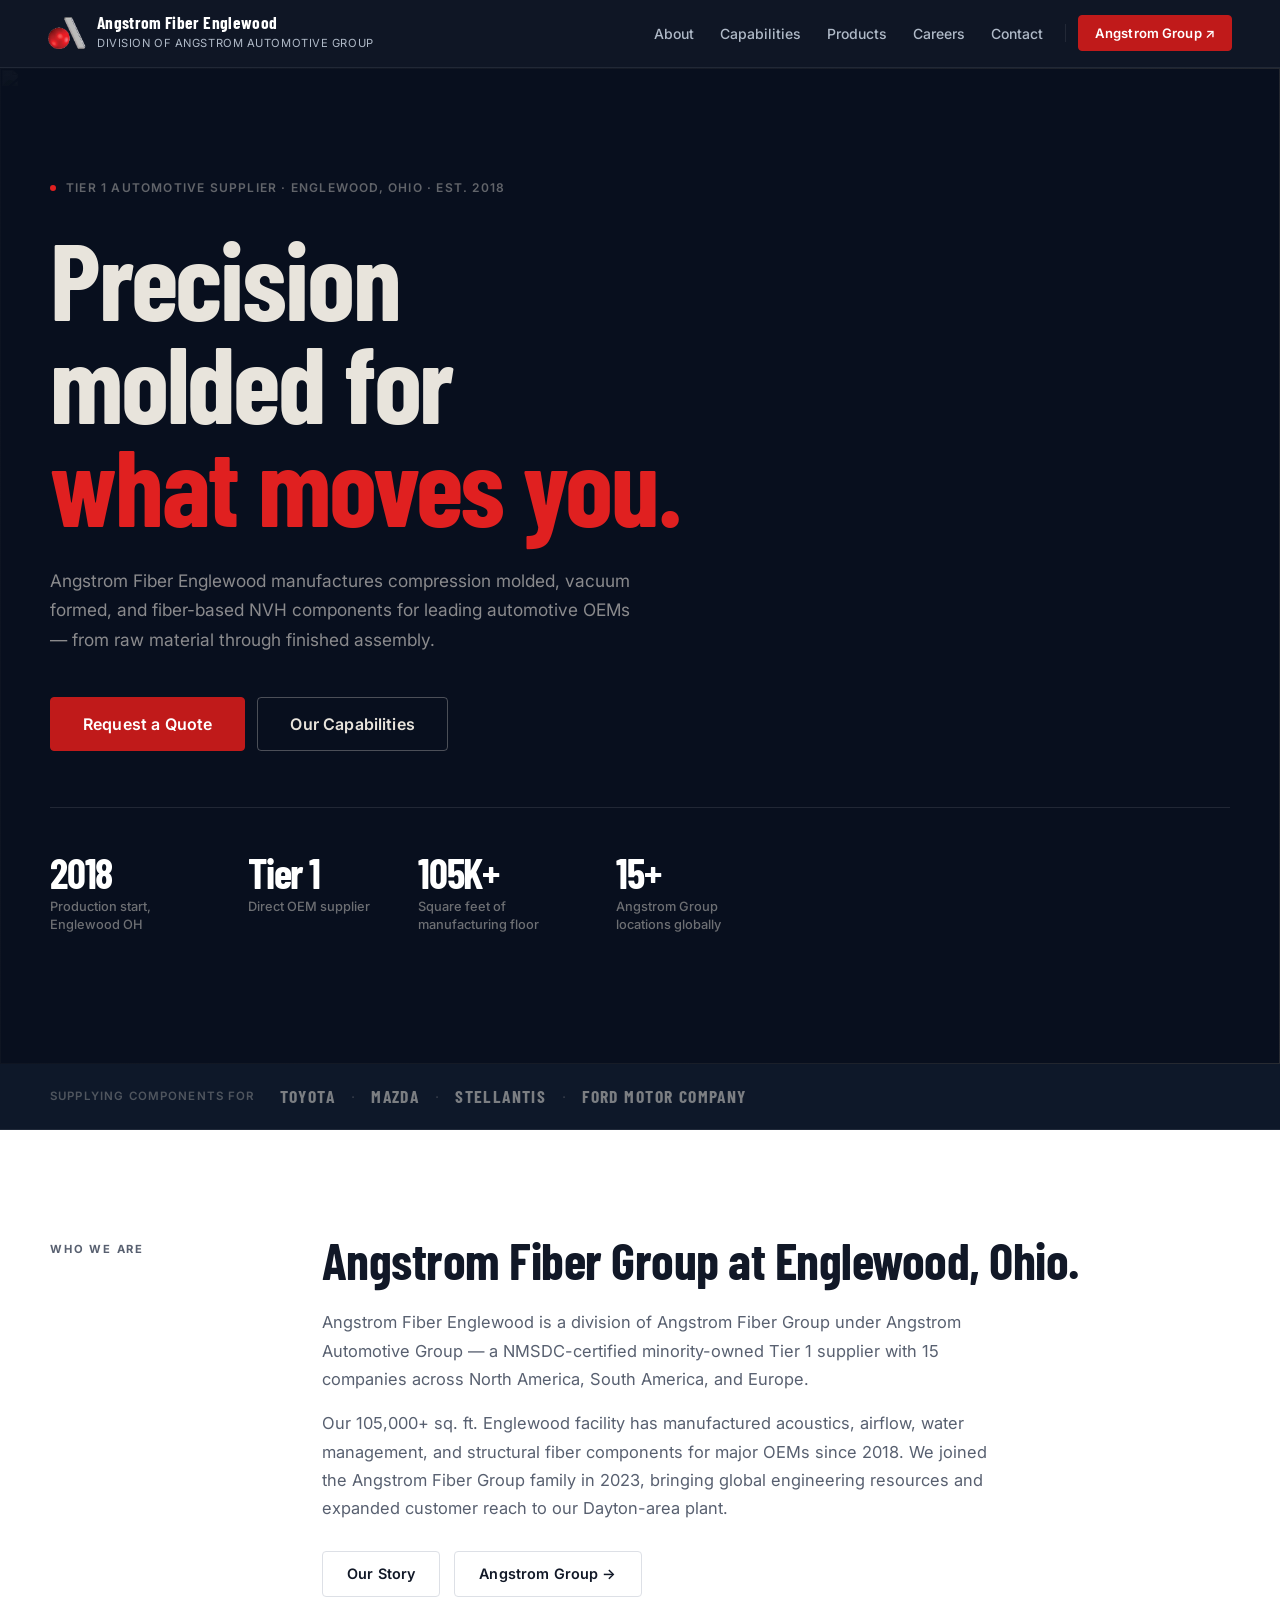
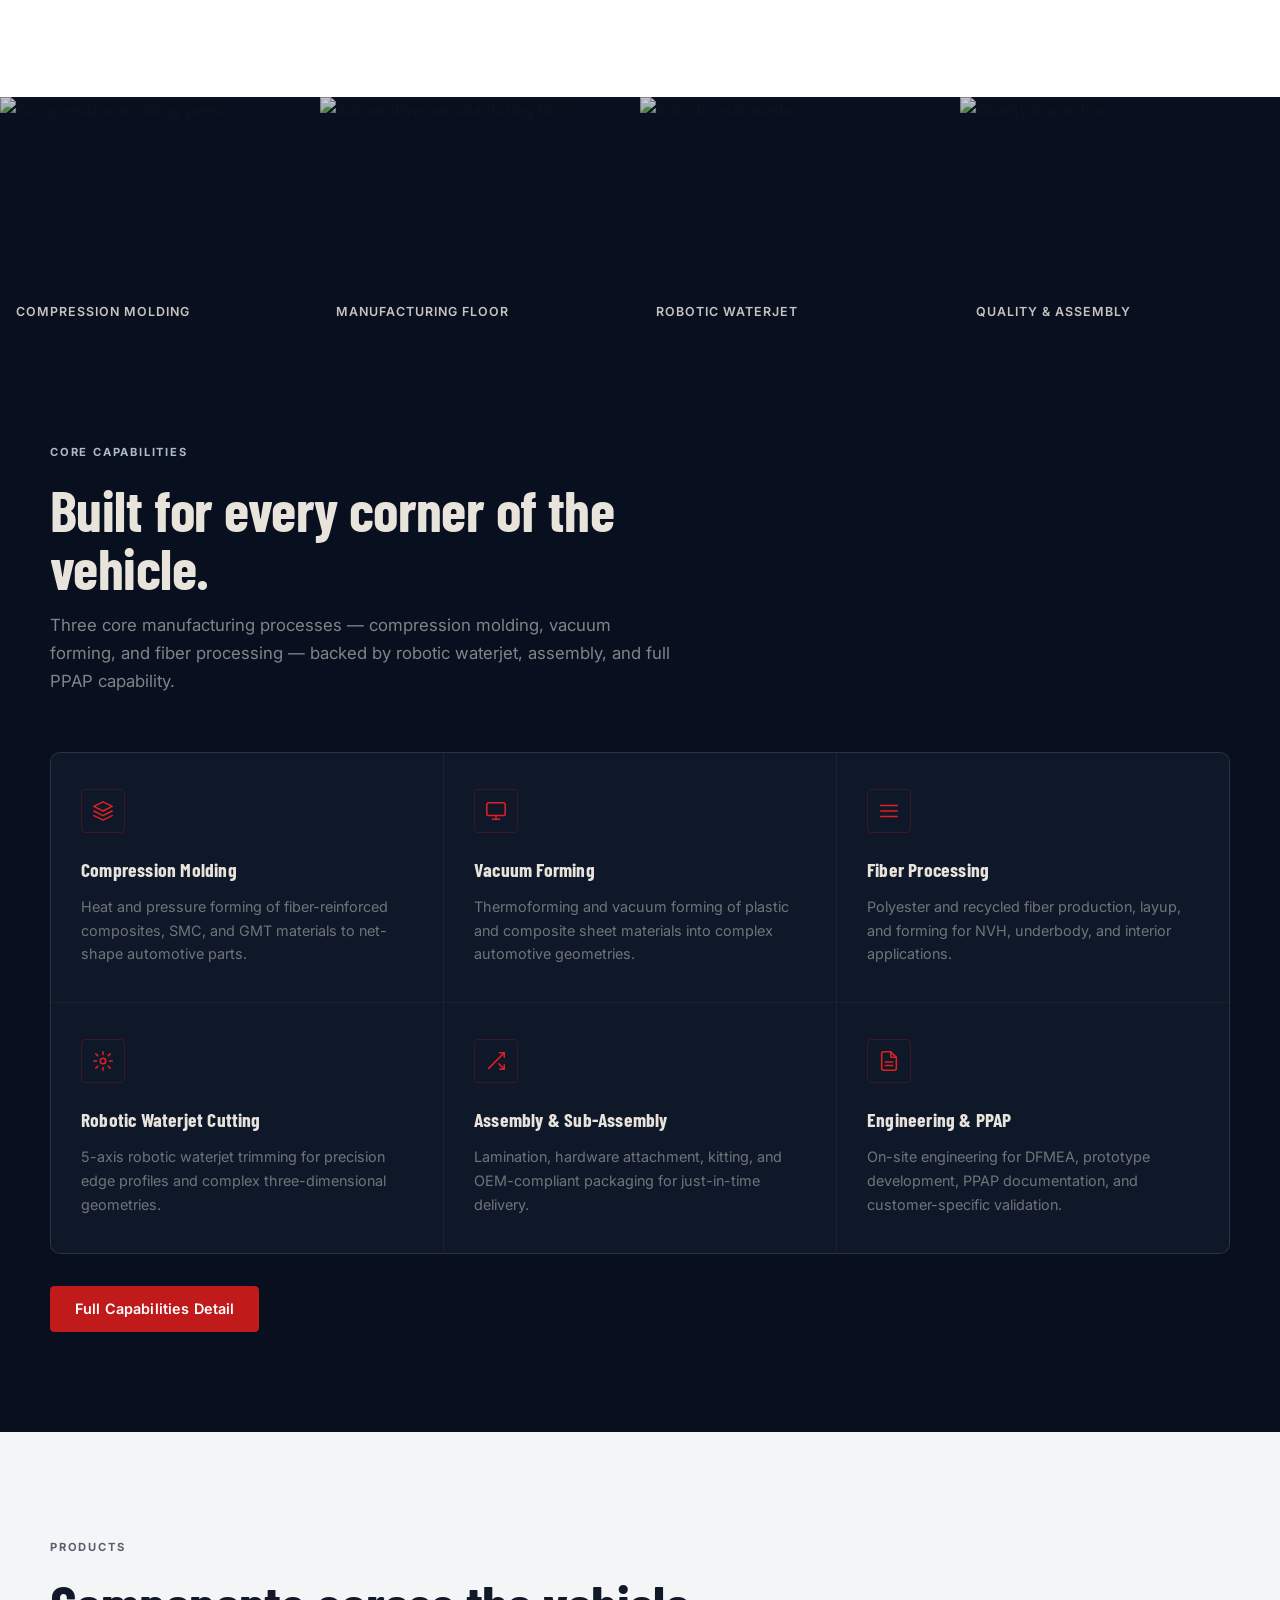
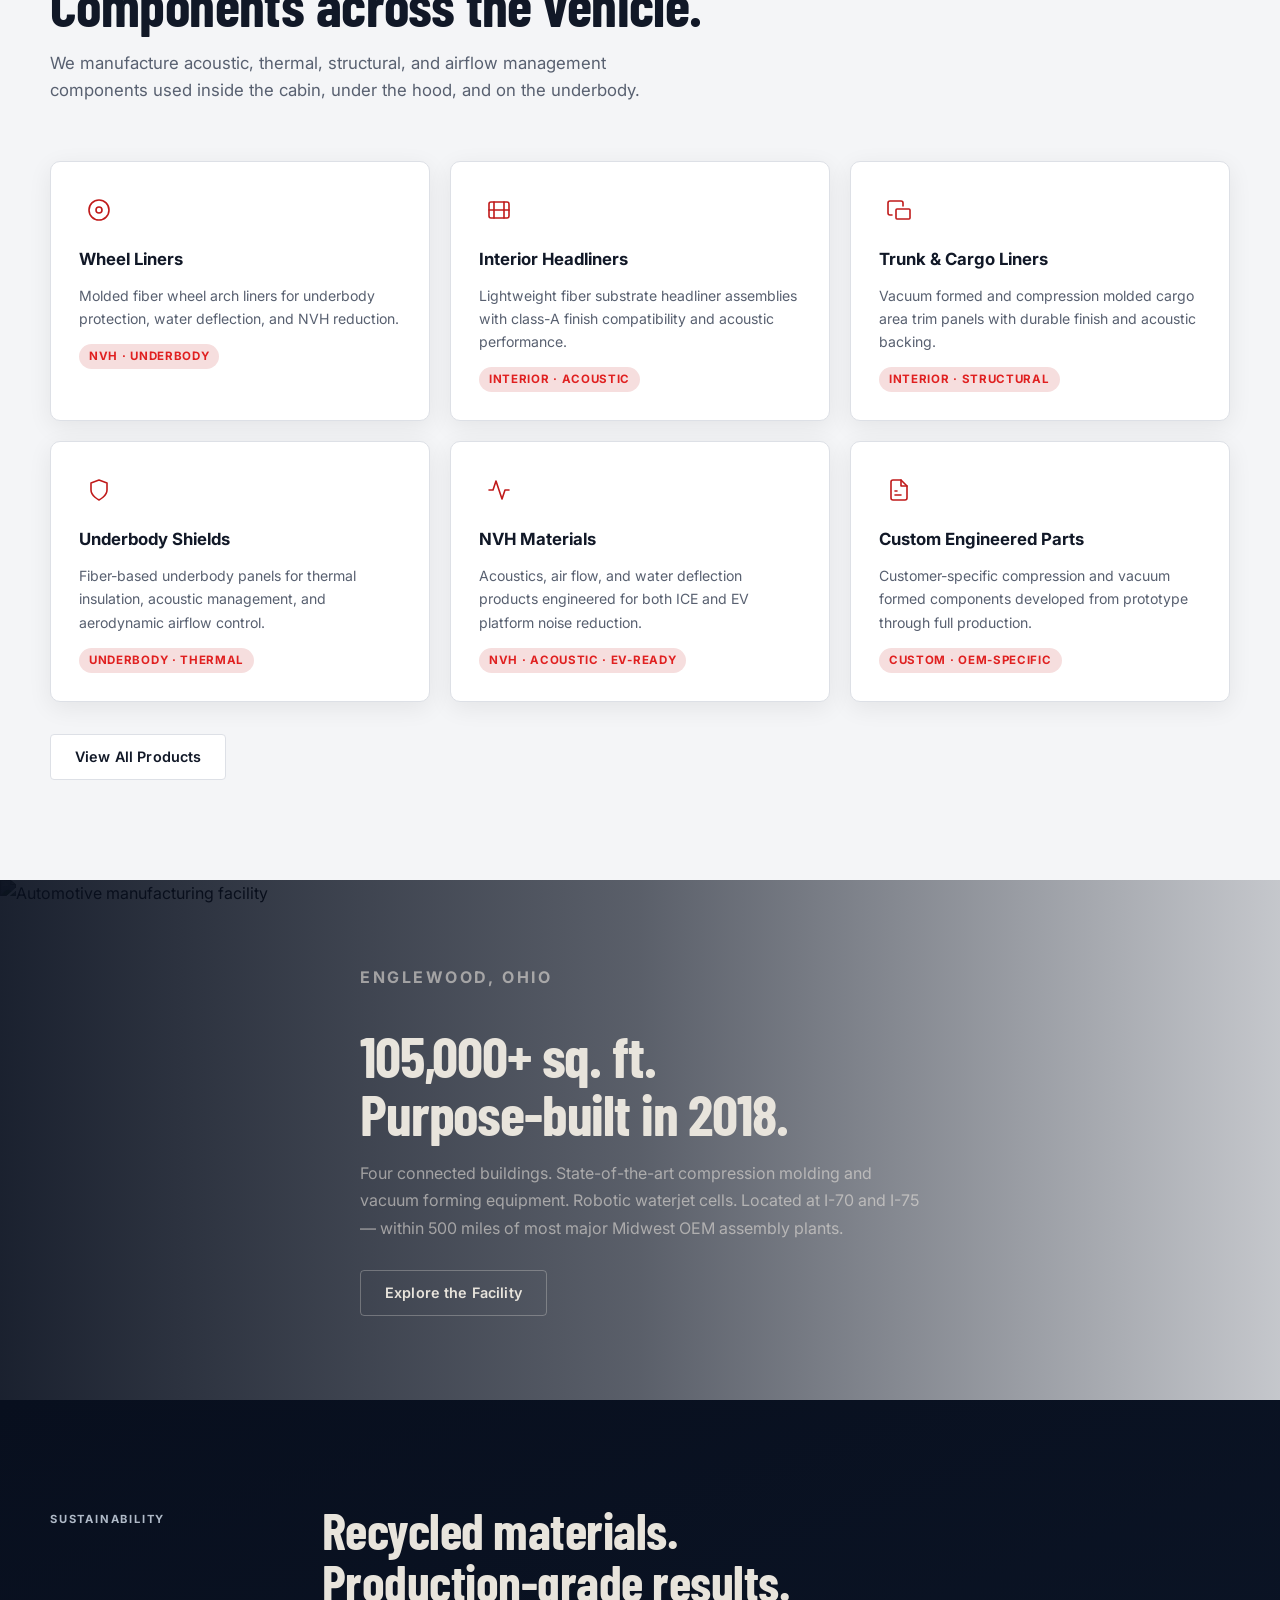
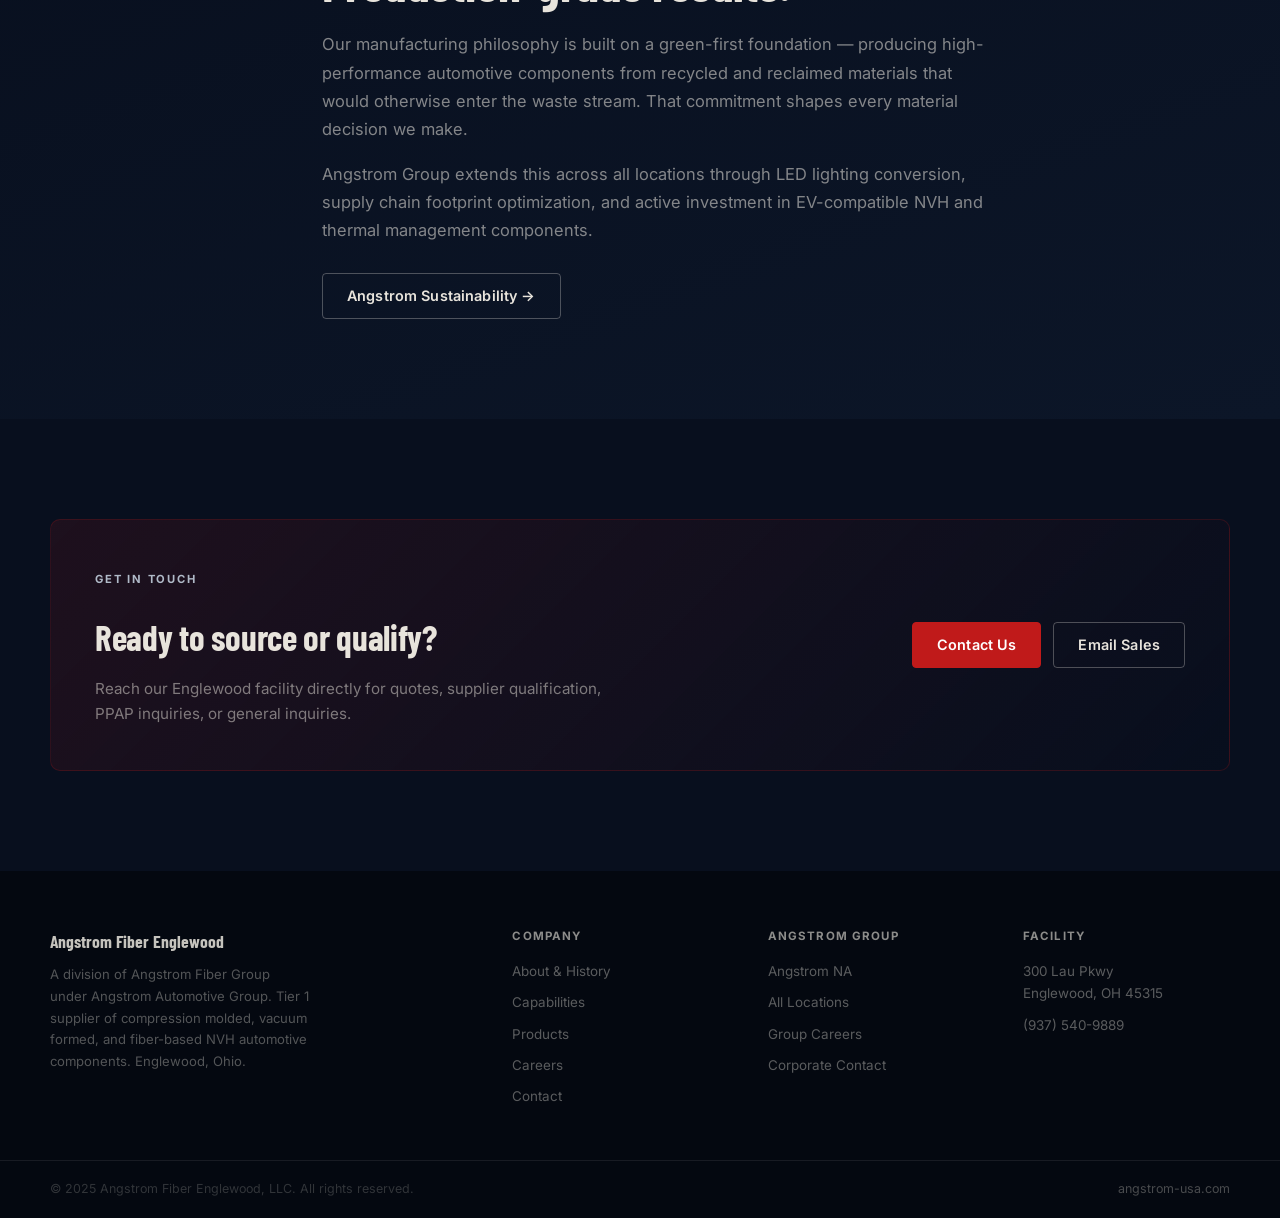
==== commit 28a40883: "Customer Update" ====
--- a/index.html
+++ b/index.html
@@ -72,15 +72,13 @@
       <div class="container oem-inner">
         <span class="oem-label">Supplying components for</span>
         <div class="oem-logos">
-          <span class="oem-name">Ford</span>
+          <span class="oem-name">Toyota</span>
           <span class="oem-sep">·</span>
-          <span class="oem-name">GM</span>
+          <span class="oem-name">Mazda</span>
           <span class="oem-sep">·</span>
           <span class="oem-name">Stellantis</span>
           <span class="oem-sep">·</span>
-          <span class="oem-name">Toyota</span>
-          <span class="oem-sep">·</span>
-          <span class="oem-name">Honda</span>
+          <span class="oem-name">Ford Motor Company</span>
         </div>
       </div>
     </div>
